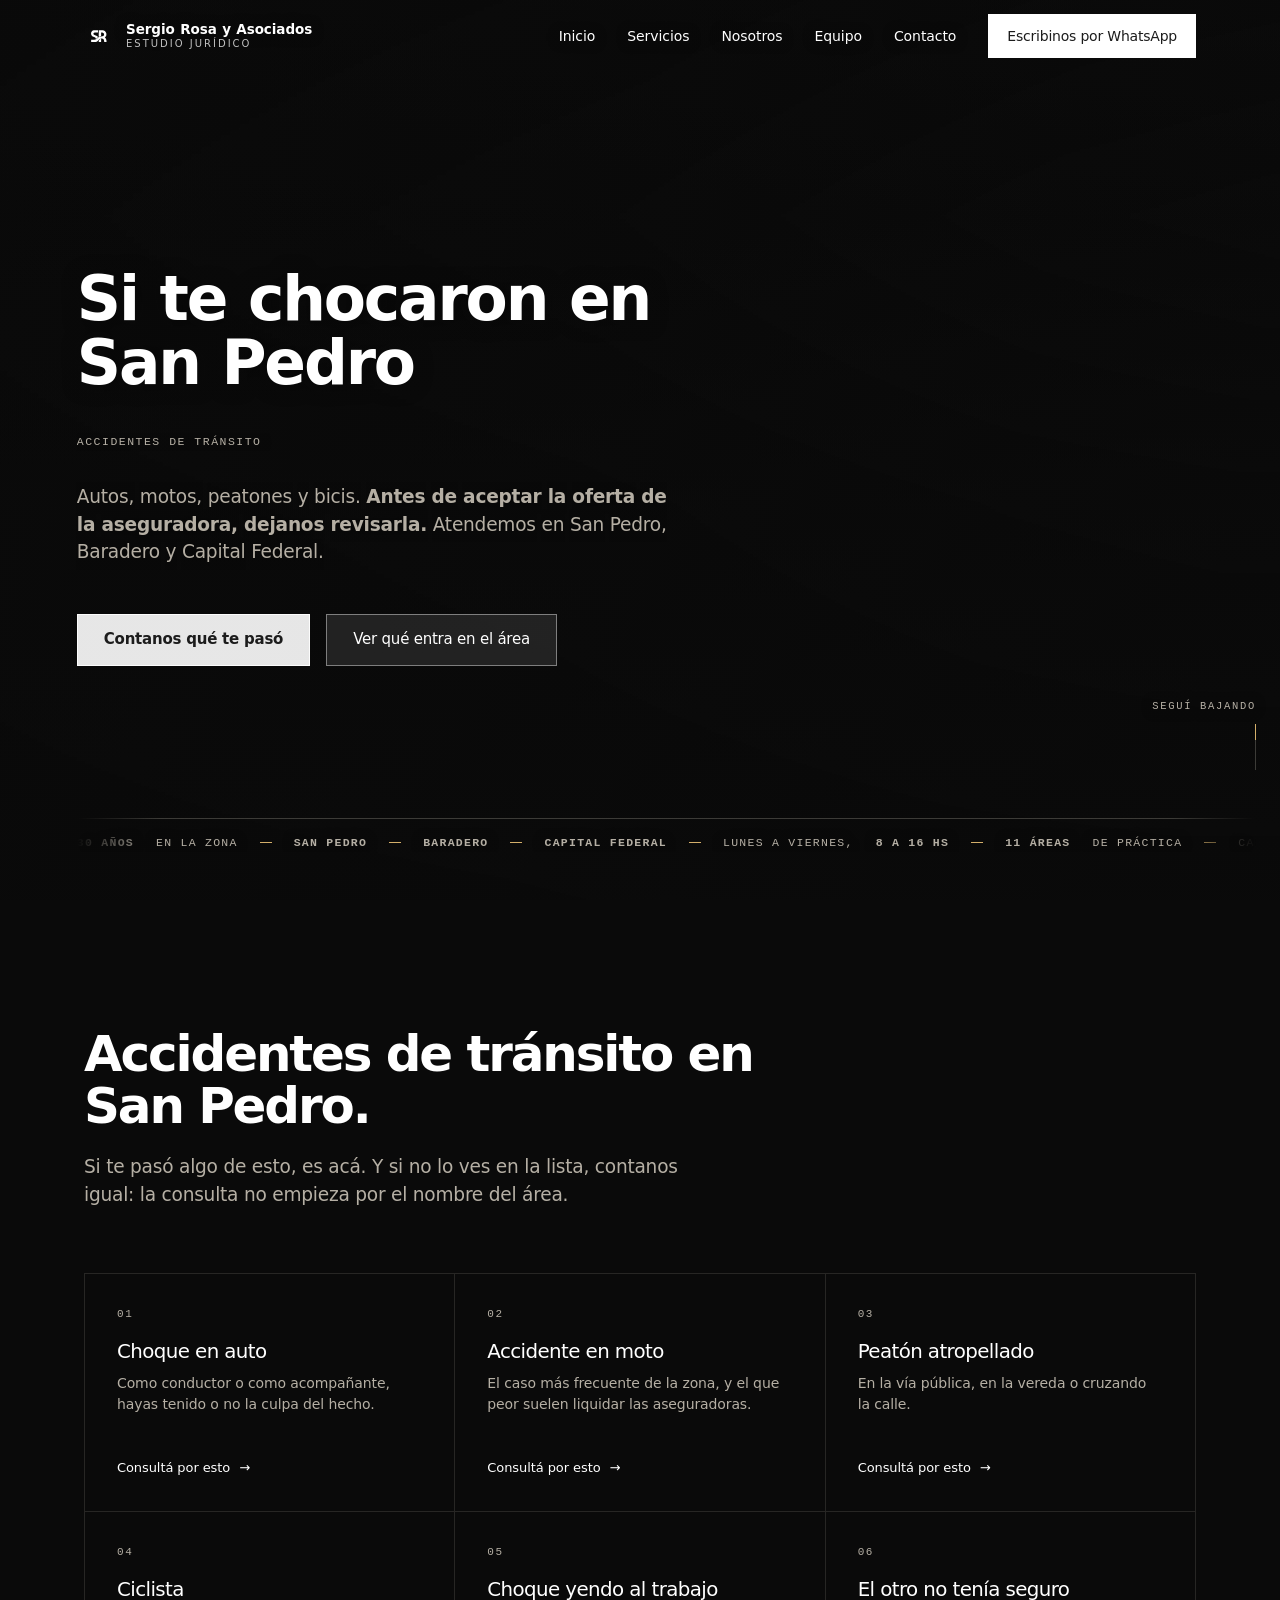
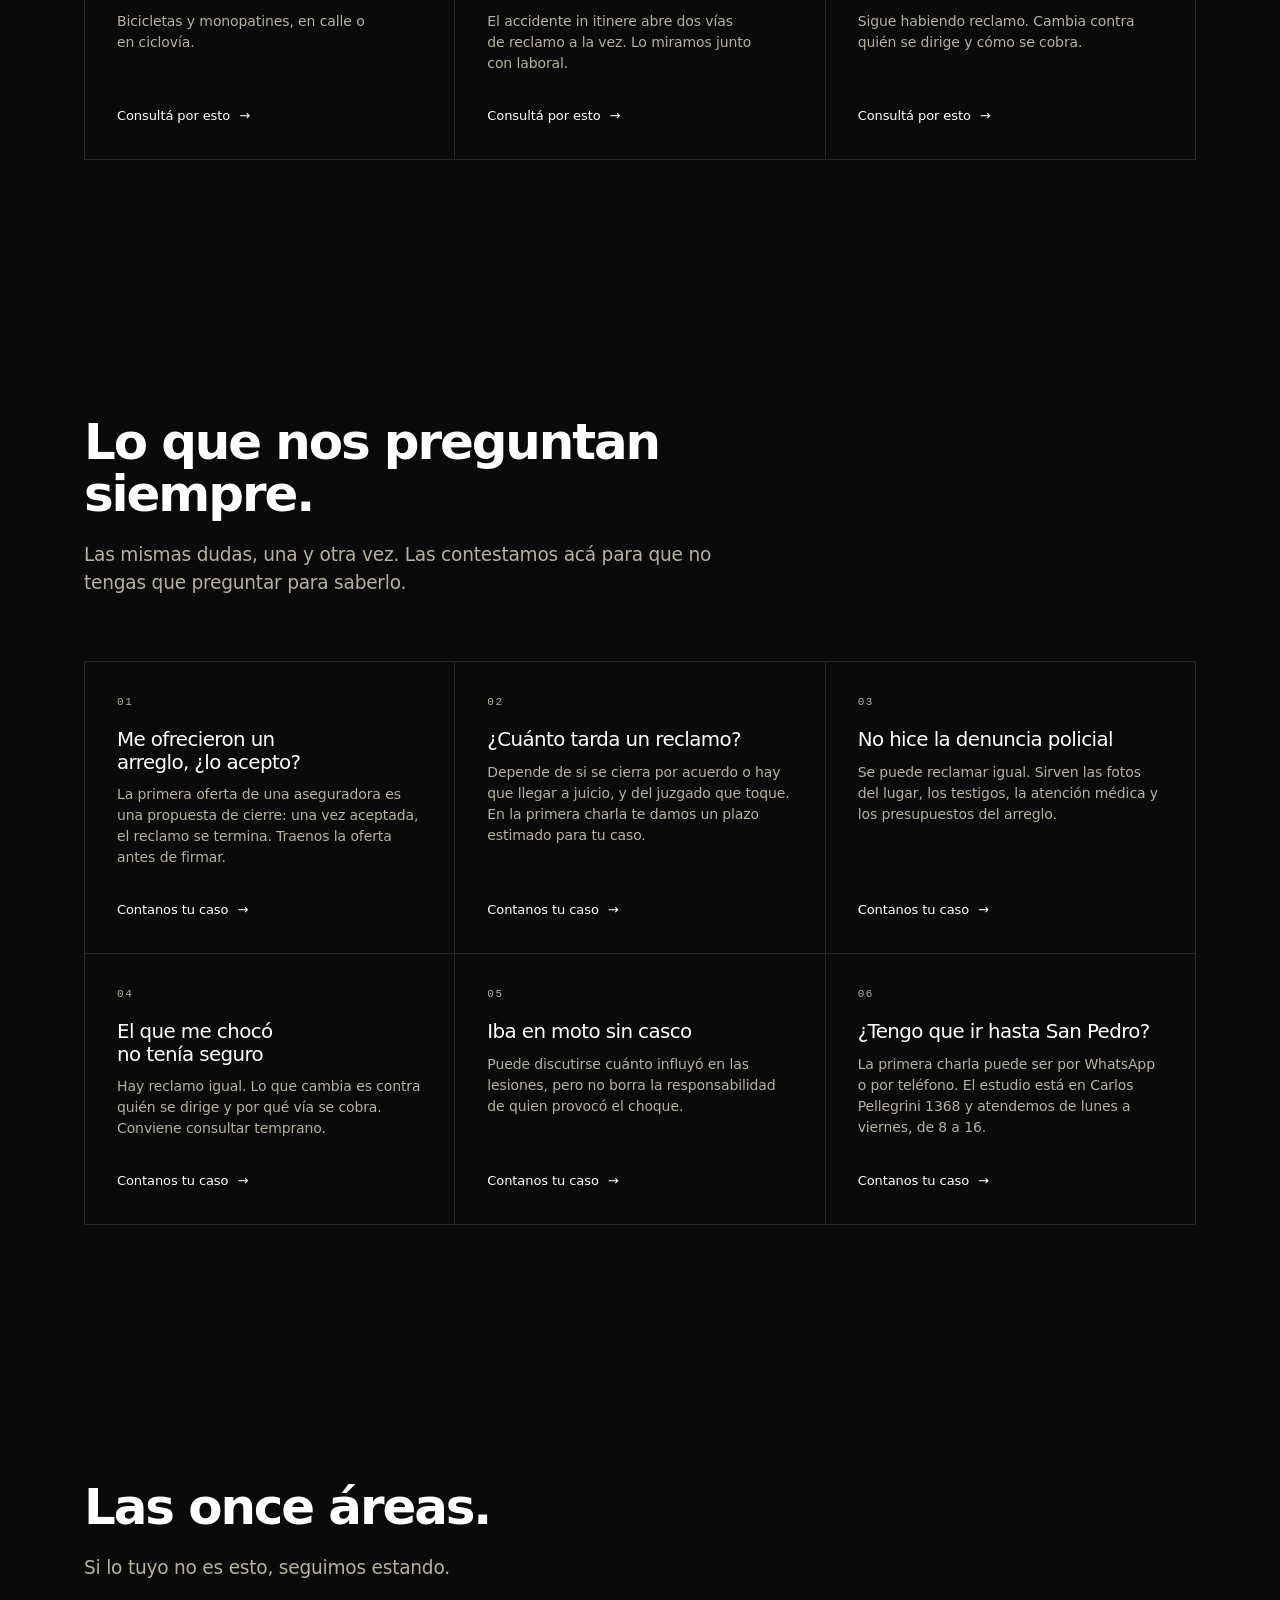
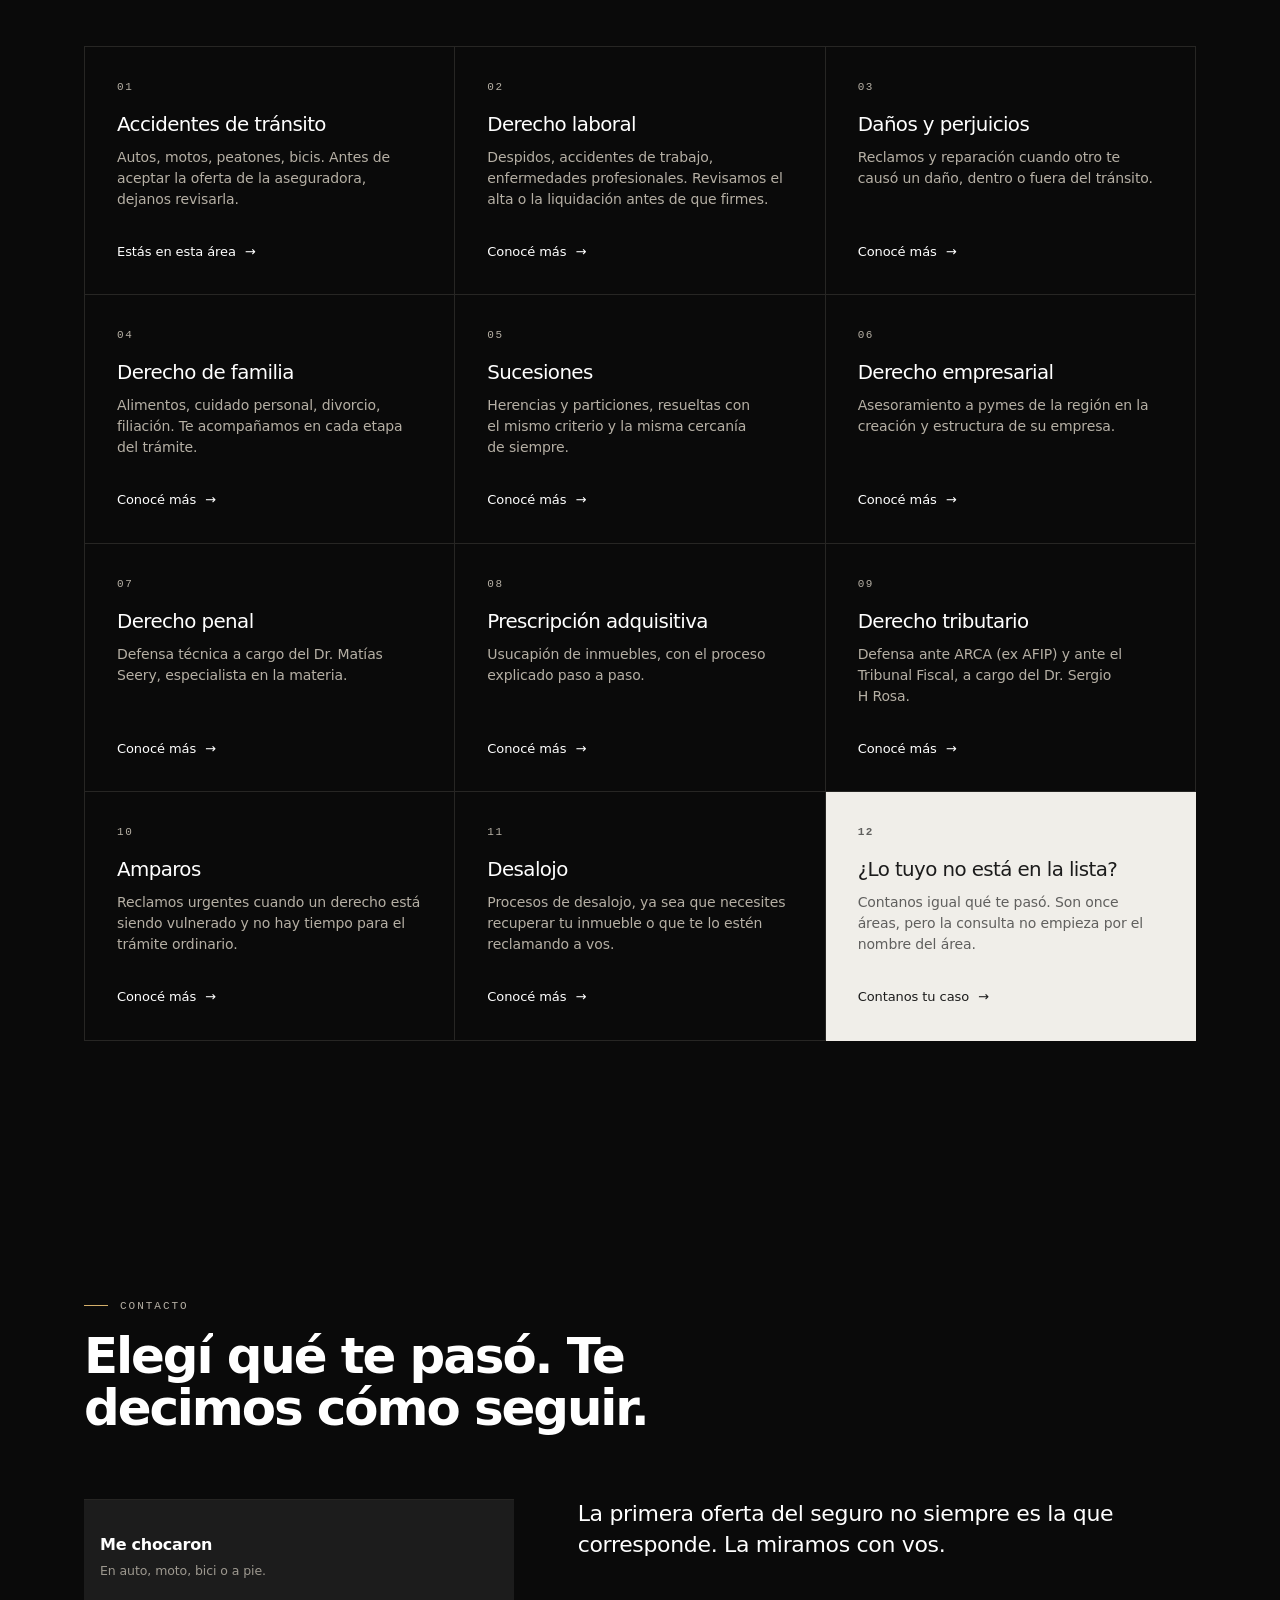
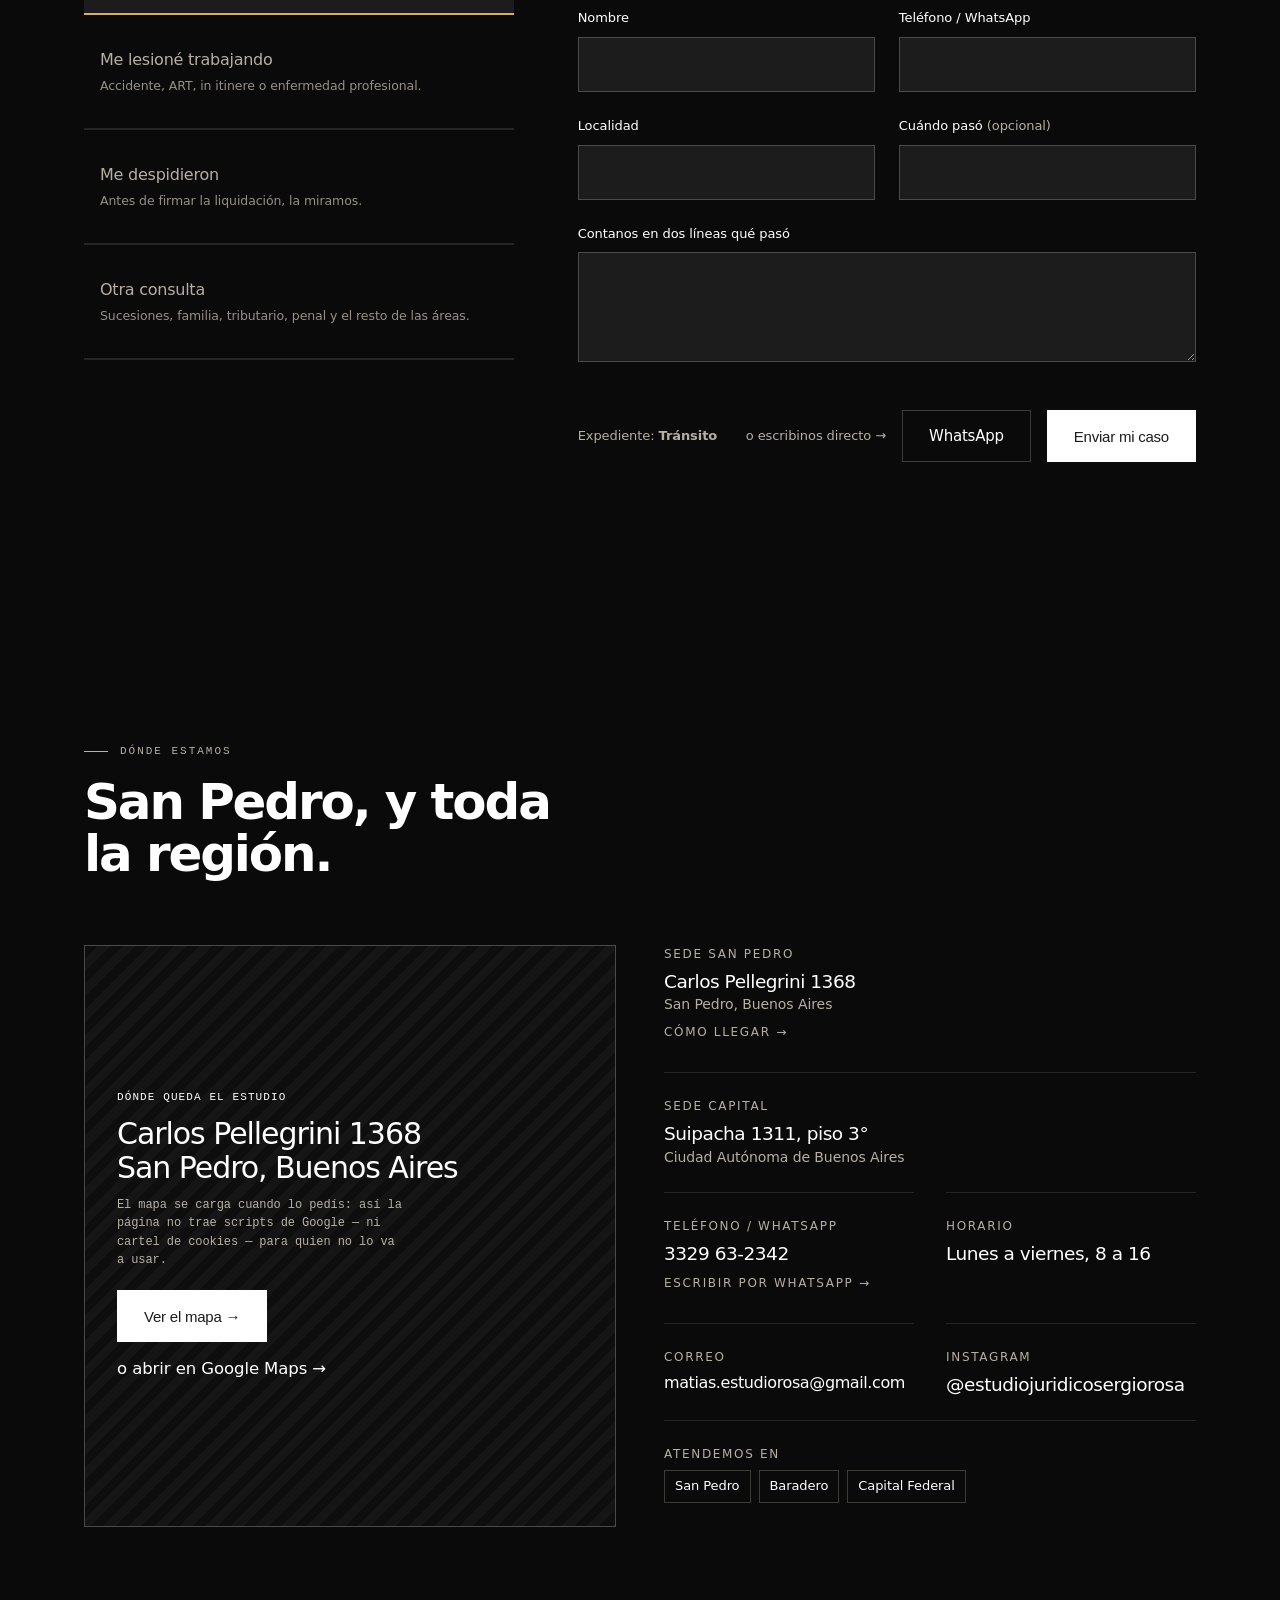
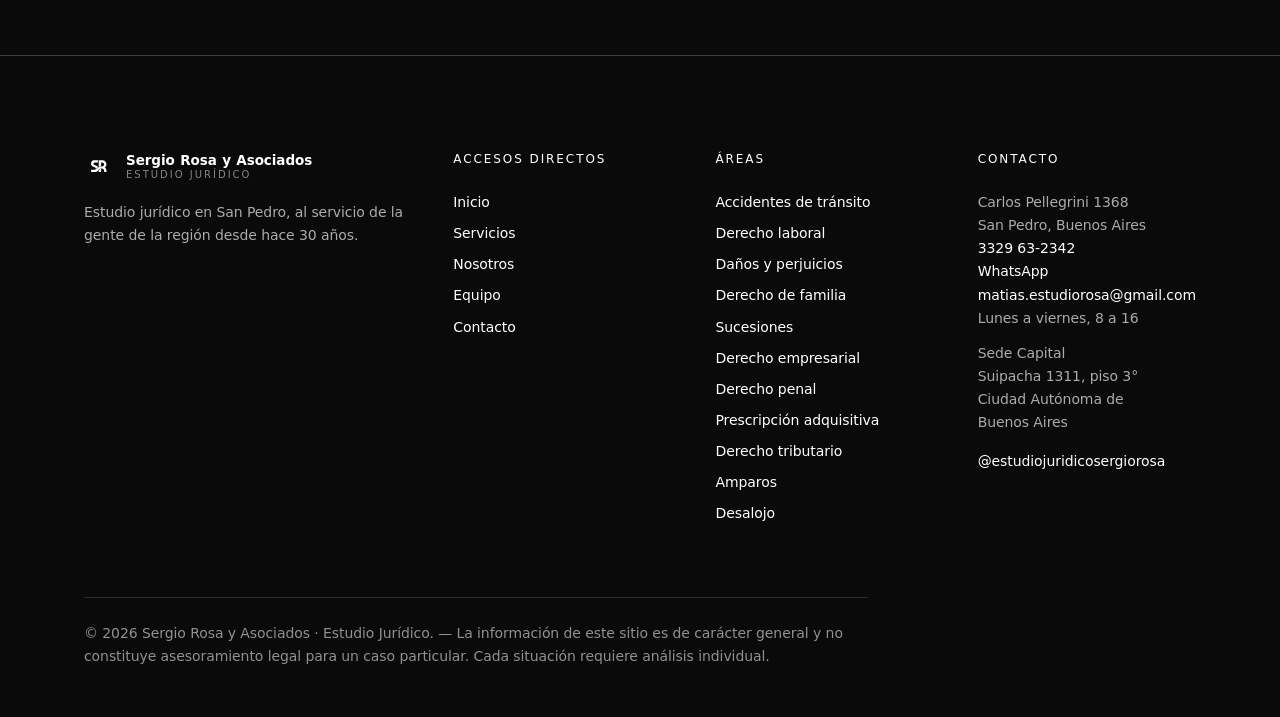
==== accidentes-de-transito/index.html @ 4fc7b3a5 "Arregla la foto rota de las once areas, el pie y los campos del formulario El srcset del hero, que e" ====
<!DOCTYPE html>
<html lang="es-AR">
<head>
<meta charset="utf-8">
<meta name="viewport" content="width=device-width, initial-scale=1">
<title>Abogados en accidentes de tránsito en San Pedro — Sergio Rosa y Asociados</title>
<meta name="description" content="Abogados de accidentes de tránsito en San Pedro. Autos, motos, peatones y bicis. Antes de aceptar la oferta de la aseguradora, dejanos revisarla.">

<!-- Inter e Inter Tight embebidas en base64 desde clientes/sergio-rosa/entregables/
     inter.b64 e intertight.b64 (06-08 y 09-08). Cero CDN, igual que carrusel-base.html
     — BRIEF §A. Subset "latin" de Google Fonts, variable 400-900: cubre español
     (incluye Latin-1 Supplement, o sea tildes, ñ, ¿¡) sin cargar cirílico ni griego. -->


<link rel="stylesheet" href="../assets/estilos.css">
<style>
.pag-area .hero h1{font-size:clamp(34px,4.8vw,64px);line-height:1.05;max-width:18ch}
.pag-area .hero .lead{margin-top:var(--s4)}
</style>
</head>

<body class="sin-js telonando pag-area">

<!-- Barra de lectura. Vacía a propósito: el script le escribe --p en cada
     cuadro. Si el script no corre, queda una hairline invisible de 2px. -->
<b class="lectura" aria-hidden="true"><i></i></b>

<!-- 00 · TELÓN DE APERTURA — ver el bloque 01bis del <style> y telon() en el
     script. Vive fuera de <main> porque no es contenido: es la puerta. Las dos
     piezas van aria-hidden y sin nada enfocable adentro, así que para un lector
     de pantalla la página empieza en el header, como si el telón no existiera.
     La cuenta tampoco se anuncia: es un reloj, no información. -->
<div class="telon" id="telon" aria-hidden="true">
  <b class="telon__hoja"></b>
  <div class="telon__carga"><b class="telon__n" id="telonN">00</b><span class="telon__pc">%</span></div>
  <b class="telon__barra"><i></i></b>
</div>
<!-- El símbolo va SUELTO, hermano del telón y no hijo: es lo único que no sube
     con la hoja — se queda y viaja hasta el logo del header. -->
<div class="telon__sim" id="telonSim" aria-hidden="true"><svg viewBox="0 0 457 400" aria-hidden="true" focusable="false"><g transform="matrix(1,0,0,1,-3923.354078,-158.025554)"><g transform="matrix(0.356776,0,0,0.555556,3448.841753,158.025554)"><g transform="matrix(2.802878,0,0,1.8,1236.584161,35.594531)"><path d="M258.048,99.5C258.078,93.491 257.628,93.314 258.483,92.484C259.584,91.413 307.264,91.829 316.451,92.914C346.125,96.418 371.962,115.927 376.005,146.579C381.258,186.409 351.3,201.871 351.451,203.509C351.551,204.592 377.373,219.098 377.834,258.494C377.932,266.887 378.706,272.646 375.508,272.681C372.946,272.709 349.258,272.97 343.488,272.68C340.162,272.513 341.296,265.444 341.23,260.502C340.918,237.223 325.502,214.862 291.483,221.414C245.831,230.206 252.517,272.878 191.5,272.678C142.924,272.519 142.022,273.547 141.359,271.555C140.894,270.159 141.195,242.054 141.222,239.489C141.257,236.24 143.247,237.23 187.5,237.123C238.66,236.998 238.598,201.641 278.624,188.931C294.86,183.775 333.405,190.224 339.122,164.405C347.506,126.538 299.865,124.809 295.595,126.717C293.698,127.566 294.889,152.628 294.604,177.504C294.561,181.219 289.948,179.3 278.487,182.455C263.169,186.672 257.847,193.965 257.923,189.47C258.05,182.019 258.049,182.032 258.048,99.5Z" style="fill:#FFFFFF"></path><path d="M182.438,93.039C187.383,92.597 206.771,90.863 244.482,91.919C247.77,92.011 246.756,99.046 246.755,106.5C246.752,124.997 247.821,127.551 243.501,127.556C197.184,127.608 179.642,124.742 176.884,140.578C172.396,166.348 208.242,162.283 231.679,180.225C233.549,181.657 235.34,183.229 237.025,184.967C242.688,190.808 246.248,198.343 246.216,199.541C246.134,202.605 211.42,232.283 212.926,224.536C218.326,196.763 179.887,203.649 154.678,180.305C131.675,159.004 131.346,102.297 182.438,93.039Z" style="fill:#FFFFFF"></path><path d="M258.034,264.501C257.982,260.584 257.538,249.121 258.766,247.705C271.79,232.69 287.699,228.707 290.606,227.979C295.001,226.878 294.602,229.029 294.603,233.499C294.609,271.275 294.875,272.562 292.515,272.671C292.154,272.687 260.01,272.682 259.467,272.653C257.344,272.538 258.03,266.775 258.034,264.501Z" style="fill:#FFFFFF"></path></g></g></g></svg></div>

<!-- 01 · HEADER -->
<header class="head" id="inicio">
  <div class="env head__in">
    <a class="marca" href="../index.html" aria-label="Sergio Rosa y Asociados — inicio">
      <svg viewBox="0 0 457 400" aria-hidden="true" focusable="false"><g transform="matrix(1,0,0,1,-3923.354078,-158.025554)"><g transform="matrix(0.356776,0,0,0.555556,3448.841753,158.025554)"><g transform="matrix(2.802878,0,0,1.8,1236.584161,35.594531)"><path d="M258.048,99.5C258.078,93.491 257.628,93.314 258.483,92.484C259.584,91.413 307.264,91.829 316.451,92.914C346.125,96.418 371.962,115.927 376.005,146.579C381.258,186.409 351.3,201.871 351.451,203.509C351.551,204.592 377.373,219.098 377.834,258.494C377.932,266.887 378.706,272.646 375.508,272.681C372.946,272.709 349.258,272.97 343.488,272.68C340.162,272.513 341.296,265.444 341.23,260.502C340.918,237.223 325.502,214.862 291.483,221.414C245.831,230.206 252.517,272.878 191.5,272.678C142.924,272.519 142.022,273.547 141.359,271.555C140.894,270.159 141.195,242.054 141.222,239.489C141.257,236.24 143.247,237.23 187.5,237.123C238.66,236.998 238.598,201.641 278.624,188.931C294.86,183.775 333.405,190.224 339.122,164.405C347.506,126.538 299.865,124.809 295.595,126.717C293.698,127.566 294.889,152.628 294.604,177.504C294.561,181.219 289.948,179.3 278.487,182.455C263.169,186.672 257.847,193.965 257.923,189.47C258.05,182.019 258.049,182.032 258.048,99.5Z" style="fill:#1C1C1C"></path><path d="M182.438,93.039C187.383,92.597 206.771,90.863 244.482,91.919C247.77,92.011 246.756,99.046 246.755,106.5C246.752,124.997 247.821,127.551 243.501,127.556C197.184,127.608 179.642,124.742 176.884,140.578C172.396,166.348 208.242,162.283 231.679,180.225C233.549,181.657 235.34,183.229 237.025,184.967C242.688,190.808 246.248,198.343 246.216,199.541C246.134,202.605 211.42,232.283 212.926,224.536C218.326,196.763 179.887,203.649 154.678,180.305C131.675,159.004 131.346,102.297 182.438,93.039Z" style="fill:#1C1C1C"></path><path d="M258.034,264.501C257.982,260.584 257.538,249.121 258.766,247.705C271.79,232.69 287.699,228.707 290.606,227.979C295.001,226.878 294.602,229.029 294.603,233.499C294.609,271.275 294.875,272.562 292.515,272.671C292.154,272.687 260.01,272.682 259.467,272.653C257.344,272.538 258.03,266.775 258.034,264.501Z" style="fill:#1C1C1C"></path></g></g></g></svg>
      <span class="marca__txt"><b>Sergio Rosa y Asociados</b><span>Estudio Jurídico</span></span>
    </a>
    <nav class="nav" aria-label="Principal">
      <a href="../index.html"><span class="barre">Inicio</span></a>
      <a href="../index.html#servicios"><span class="barre">Servicios</span></a>
      <a href="../index.html#nosotros"><span class="barre">Nosotros</span></a>
      <a href="../index.html#equipo"><span class="barre">Equipo</span></a>
      <a href="#contacto"><span class="barre">Contacto</span></a>
    </nav>
    <button class="head__menu" id="abrir" aria-label="Abrir menú" aria-expanded="false"><b></b><b></b><b></b></button>
    <a class="btn" href="https://wa.me/5493329632342?text=Hola%20Sergio%2C%20c%C3%B3mo%20est%C3%A1s%3F%20Necesito%20ayuda%20con%20mi%20situaci%C3%B3n%2C%20en%20el%20pr%C3%B3ximo%20mensaje%20te%20cuento%20m%C3%A1s." target="_blank" rel="noopener" aria-label="Escribinos por WhatsApp">
      <svg class="btn__ic" viewBox="0 0 24 24" aria-hidden="true" focusable="false"><path d="M12 2C6.48 2 2 6.48 2 12c0 1.85.5 3.58 1.36 5.07L2 22l5.05-1.33A9.94 9.94 0 0 0 12 22c5.52 0 10-4.48 10-10S17.52 2 12 2zm0 18.15c-1.6 0-3.1-.44-4.38-1.2l-.31-.19-3.05.8.81-2.97-.2-.31A8.15 8.15 0 1 1 20.15 12 8.16 8.16 0 0 1 12 20.15zm4.52-6.1c-.25-.12-1.47-.72-1.7-.81-.23-.08-.39-.12-.56.12-.17.25-.64.81-.78.97-.14.17-.29.19-.54.06-.25-.12-1.04-.38-1.99-1.22-.74-.65-1.23-1.46-1.38-1.71-.14-.25-.02-.38.11-.51.11-.11.25-.29.37-.43.12-.14.16-.25.25-.41.08-.17.04-.31-.02-.43-.06-.12-.56-1.35-.77-1.85-.2-.48-.41-.42-.56-.43h-.48c-.17 0-.43.06-.66.31-.23.25-.86.84-.86 2.04 0 1.2.88 2.37 1 2.53.12.17 1.73 2.64 4.2 3.7.59.25 1.05.4 1.41.51.59.19 1.13.16 1.56.1.48-.07 1.47-.6 1.68-1.18.21-.58.21-1.08.14-1.18-.06-.11-.23-.17-.48-.29z"/></svg>
      <span class="btn__txt">Escribinos por WhatsApp</span>
    </a>
  </div>
</header>

<div class="panel" id="panel" aria-hidden="true">
  <button id="cerrar" aria-label="Cerrar menú">✕</button>
  <a href="../index.html">Inicio</a>
  <a href="../index.html#servicios">Servicios</a>
  <a href="../index.html#nosotros">Nosotros</a>
  <a href="../index.html#equipo">Equipo</a>
  <a href="#contacto">Contacto</a>
</div>

<main>
<section class="hero sec--dark">
    <div class="hero__foto"><img src="../assets/img/sergio-rosa-abogado-san-pedro.webp" srcset="../assets/img/sergio-rosa-abogado-san-pedro-800.webp 800w, ../assets/img/sergio-rosa-abogado-san-pedro-1200.webp 1200w, ../assets/img/sergio-rosa-abogado-san-pedro.webp 1600w" sizes="100vw" fetchpriority="high" alt="Dr. Sergio Rosa" width="1600" height="1067"></div>
    <div class="env">
      <h1 data-anim data-no-split>Si te chocaron en San Pedro</h1>

      <!-- Doce situaciones, una por área de práctica. El ORDEN es el del
           bloque 04 de acá abajo: volumen real de consulta, tránsito y
           laboral primero. La palabra frena el scroll; el área evita que
           "negaron" o "intimaron" queden colgadas sin sujeto. -->
      <div class="hero__meta" aria-hidden="true" data-anim>
        <b class="hero__prog"></b>
        <span class="hero__area"><span class="hero__areavia"><span>Accidentes de tránsito</span></span></span>
      </div>

      <!-- La bajada del hero dice, desde el 18-08 y a pedido del cliente, lo que
           el estudio considera lo más importante de todo: qué hace con lo que le
           traés. Reemplaza a la de trayectoria + honorarios.
           Los dos <strong> no cambian de color: cambian de peso, 400 → 600.
           ⚠️ Lo que se fue con la bajada vieja: "recién entonces hablamos de
           honorarios", que era el reemplazo aprobado del §D-1 de "gratis". Los
           treinta años y las tres ciudades NO se perdieron — siguen en la cinta
           de acá abajo, en nosotros, en equipo y en el pie. La página vuelve a
           no decir en ninguna parte cómo se cobra. -->
      <p class="lead" data-anim>Autos, motos, peatones y bicis. <strong>Antes de aceptar la oferta de la aseguradora, dejanos revisarla.</strong> Atendemos en San Pedro, Baradero y Capital Federal.</p>

      <div class="hero__cta" data-anim>
        <a class="btn" href="https://wa.me/5493329632342?text=Hola%20Sergio%2C%20c%C3%B3mo%20est%C3%A1s%3F%20Necesito%20ayuda%20con%20mi%20situaci%C3%B3n%2C%20en%20el%20pr%C3%B3ximo%20mensaje%20te%20cuento%20m%C3%A1s." target="_blank" rel="noopener">Contanos qué te pasó</a>
        <a class="btn btn--gh" href="#situaciones">Ver qué entra en el área</a>
      </div>

      <a class="hero__baja" href="#situaciones" data-anim>
        <span class="hero__bajaT">Seguí bajando</span>
        <b class="hero__bajaL" aria-hidden="true"></b>
      </a>

      <!-- 03 · CONTADOR — pasó de tres fichas con count-up a esta cinta.
           Mismos datos (§1 del BRIEF), aria-hidden porque los mismos números
           están en texto accesible en nosotros, equipo, contacto y pie. -->
      <div class="hero__cinta" aria-hidden="true" data-anim>
        <div class="hero__pista">
          <div class="hero__set"><span class="hero__dato"><b>30 años</b> en la zona</span><span class="hero__dato"><b>San Pedro</b></span><span class="hero__dato"><b>Baradero</b></span><span class="hero__dato"><b>Capital Federal</b></span><span class="hero__dato">Lunes a viernes, <b>8 a 16 hs</b></span><span class="hero__dato"><b>11 áreas</b> de práctica</span><span class="hero__dato">Carlos Pellegrini <b>1368</b></span><span class="hero__dato">Suipacha <b>1311</b>, CABA</span></div>
          <div class="hero__set"><span class="hero__dato"><b>30 años</b> en la zona</span><span class="hero__dato"><b>San Pedro</b></span><span class="hero__dato"><b>Baradero</b></span><span class="hero__dato"><b>Capital Federal</b></span><span class="hero__dato">Lunes a viernes, <b>8 a 16 hs</b></span><span class="hero__dato"><b>11 áreas</b> de práctica</span><span class="hero__dato">Carlos Pellegrini <b>1368</b></span><span class="hero__dato">Suipacha <b>1311</b>, CABA</span></div>
        </div>
      </div>
    </div>
  </section>

  <section class="sec sec--dark" id="situaciones">
    <div class="env">
      <h2 data-anim style="margin:0 0 20px;max-width:22ch">Accidentes de tránsito en San Pedro.</h2>
      <p class="lead" data-anim>Si te pasó algo de esto, es acá. Y si no lo ves en la lista, contanos igual: la consulta no empieza por el nombre del área.</p>
      <div class="srv srvN">
          <a class="srv__c" href="#contacto" data-motivo="choque" data-anim="cortina">
            <div class="srv__b">
              <span class="srv__n">01</span>
              <h3>Choque en auto</h3>
              <p>Como conductor o como acompañante, hayas tenido o no la culpa del hecho.</p>
            </div>
            <span class="srv__mas">Consultá por esto <i>→</i></span>
          </a>
          <a class="srv__c" href="#contacto" data-motivo="choque" data-anim="cortina">
            <div class="srv__b">
              <span class="srv__n">02</span>
              <h3>Accidente en moto</h3>
              <p>El caso más frecuente de la zona, y el que peor suelen liquidar las aseguradoras.</p>
            </div>
            <span class="srv__mas">Consultá por esto <i>→</i></span>
          </a>
          <a class="srv__c" href="#contacto" data-motivo="choque" data-anim="cortina">
            <div class="srv__b">
              <span class="srv__n">03</span>
              <h3>Peatón atropellado</h3>
              <p>En la vía pública, en la vereda o cruzando la calle.</p>
            </div>
            <span class="srv__mas">Consultá por esto <i>→</i></span>
          </a>
          <a class="srv__c" href="#contacto" data-motivo="choque" data-anim="cortina">
            <div class="srv__b">
              <span class="srv__n">04</span>
              <h3>Ciclista</h3>
              <p>Bicicletas y monopatines, en calle o en ciclovía.</p>
            </div>
            <span class="srv__mas">Consultá por esto <i>→</i></span>
          </a>
          <a class="srv__c" href="#contacto" data-motivo="trabajo" data-anim="cortina">
            <div class="srv__b">
              <span class="srv__n">05</span>
              <h3>Choque yendo al trabajo</h3>
              <p>El accidente in itinere abre dos vías de reclamo a la vez. Lo miramos junto con laboral.</p>
            </div>
            <span class="srv__mas">Consultá por esto <i>→</i></span>
          </a>
          <a class="srv__c" href="#contacto" data-motivo="choque" data-anim="cortina">
            <div class="srv__b">
              <span class="srv__n">06</span>
              <h3>El otro no tenía seguro</h3>
              <p>Sigue habiendo reclamo. Cambia contra quién se dirige y cómo se cobra.</p>
            </div>
            <span class="srv__mas">Consultá por esto <i>→</i></span>
          </a>
        </div>
    </div>
  </section>


  <section class="sec sec--dark" id="preguntas">
    <div class="env">
      <h2 data-anim style="margin:0 0 20px;max-width:22ch">Lo que nos preguntan siempre.</h2>
      <p class="lead" data-anim>Las mismas dudas, una y otra vez. Las contestamos acá para que no tengas que preguntar para saberlo.</p>
      <div class="srv srvN">
          <a class="srv__c" href="#contacto" data-motivo="choque" data-anim="cortina">
            <div class="srv__b">
              <span class="srv__n">01</span>
              <h3>Me ofrecieron un arreglo, ¿lo acepto?</h3>
              <p>La primera oferta de una aseguradora es una propuesta de cierre: una vez aceptada, el reclamo se termina. Traenos la oferta antes de firmar.</p>
            </div>
            <span class="srv__mas">Contanos tu caso <i>→</i></span>
          </a>
          <a class="srv__c" href="#contacto" data-motivo="choque" data-anim="cortina">
            <div class="srv__b">
              <span class="srv__n">02</span>
              <h3>¿Cuánto tarda un reclamo?</h3>
              <p>Depende de si se cierra por acuerdo o hay que llegar a juicio, y del juzgado que toque. En la primera charla te damos un plazo estimado para tu caso.</p>
            </div>
            <span class="srv__mas">Contanos tu caso <i>→</i></span>
          </a>
          <a class="srv__c" href="#contacto" data-motivo="choque" data-anim="cortina">
            <div class="srv__b">
              <span class="srv__n">03</span>
              <h3>No hice la denuncia policial</h3>
              <p>Se puede reclamar igual. Sirven las fotos del lugar, los testigos, la atención médica y los presupuestos del arreglo.</p>
            </div>
            <span class="srv__mas">Contanos tu caso <i>→</i></span>
          </a>
          <a class="srv__c" href="#contacto" data-motivo="choque" data-anim="cortina">
            <div class="srv__b">
              <span class="srv__n">04</span>
              <h3>El que me chocó no tenía seguro</h3>
              <p>Hay reclamo igual. Lo que cambia es contra quién se dirige y por qué vía se cobra. Conviene consultar temprano.</p>
            </div>
            <span class="srv__mas">Contanos tu caso <i>→</i></span>
          </a>
          <a class="srv__c" href="#contacto" data-motivo="choque" data-anim="cortina">
            <div class="srv__b">
              <span class="srv__n">05</span>
              <h3>Iba en moto sin casco</h3>
              <p>Puede discutirse cuánto influyó en las lesiones, pero no borra la responsabilidad de quien provocó el choque.</p>
            </div>
            <span class="srv__mas">Contanos tu caso <i>→</i></span>
          </a>
          <a class="srv__c" href="#contacto" data-motivo="choque" data-anim="cortina">
            <div class="srv__b">
              <span class="srv__n">06</span>
              <h3>¿Tengo que ir hasta San Pedro?</h3>
              <p>La primera charla puede ser por WhatsApp o por teléfono. El estudio está en Carlos Pellegrini 1368 y atendemos de lunes a viernes, de 8 a 16.</p>
            </div>
            <span class="srv__mas">Contanos tu caso <i>→</i></span>
          </a>
        </div>
    </div>
  </section>


  <section class="sec sec--dark" id="otras">
    <div class="env">
      <h2 data-anim style="margin:0 0 20px;max-width:22ch">Las once áreas.</h2>
      <p class="lead" data-anim>Si lo tuyo no es esto, seguimos estando.</p>
      <div class="srv srvN">
          <a class="srv__c" href="#situaciones" data-anim="cortina">
            <div class="srv__b">
              <span class="srv__n">01</span>
              <h3>Accidentes de tránsito</h3>
              <p>Autos, motos, peatones, bicis. Antes de aceptar la oferta de la aseguradora, dejanos revisarla.</p>
            </div>
            <span class="srv__mas">Estás en esta área <i>→</i></span>
          </a>
          <a class="srv__c" href="../derecho-laboral/index.html" data-anim="cortina">
            <div class="srv__b">
              <span class="srv__n">02</span>
              <h3>Derecho laboral</h3>
              <p>Despidos, accidentes de trabajo, enfermedades profesionales. Revisamos el alta o la liquidación antes de que firmes.</p>
            </div>
            <span class="srv__mas">Conocé más <i>→</i></span>
          </a>
          <a class="srv__c" href="../danos-y-perjuicios/index.html" data-anim="cortina">
            <div class="srv__b">
              <span class="srv__n">03</span>
              <h3>Daños y perjuicios</h3>
              <p>Reclamos y reparación cuando otro te causó un daño, dentro o fuera del tránsito.</p>
            </div>
            <span class="srv__mas">Conocé más <i>→</i></span>
          </a>
          <a class="srv__c" href="../derecho-de-familia/index.html" data-anim="cortina">
            <div class="srv__b">
              <span class="srv__n">04</span>
              <h3>Derecho de familia</h3>
              <p>Alimentos, cuidado personal, divorcio, filiación. Te acompañamos en cada etapa del trámite.</p>
            </div>
            <span class="srv__mas">Conocé más <i>→</i></span>
          </a>
          <a class="srv__c" href="../sucesiones/index.html" data-anim="cortina">
            <div class="srv__b">
              <span class="srv__n">05</span>
              <h3>Sucesiones</h3>
              <p>Herencias y particiones, resueltas con el mismo criterio y la misma cercanía de siempre.</p>
            </div>
            <span class="srv__mas">Conocé más <i>→</i></span>
          </a>
          <a class="srv__c" href="../derecho-empresarial/index.html" data-anim="cortina">
            <div class="srv__b">
              <span class="srv__n">06</span>
              <h3>Derecho empresarial</h3>
              <p>Asesoramiento a pymes de la región en la creación y estructura de su empresa.</p>
            </div>
            <span class="srv__mas">Conocé más <i>→</i></span>
          </a>
          <a class="srv__c" href="../derecho-penal/index.html" data-anim="cortina">
            <div class="srv__b">
              <span class="srv__n">07</span>
              <h3>Derecho penal</h3>
              <p>Defensa técnica a cargo del Dr. Matías Seery, especialista en la materia.</p>
            </div>
            <span class="srv__mas">Conocé más <i>→</i></span>
          </a>
          <a class="srv__c" href="../prescripcion-adquisitiva/index.html" data-anim="cortina">
            <div class="srv__b">
              <span class="srv__n">08</span>
              <h3>Prescripción adquisitiva</h3>
              <p>Usucapión de inmuebles, con el proceso explicado paso a paso.</p>
            </div>
            <span class="srv__mas">Conocé más <i>→</i></span>
          </a>
          <a class="srv__c" href="../derecho-tributario/index.html" data-anim="cortina">
            <div class="srv__b">
              <span class="srv__n">09</span>
              <h3>Derecho tributario</h3>
              <p>Defensa ante ARCA (ex AFIP) y ante el Tribunal Fiscal, a cargo del Dr. Sergio H Rosa.</p>
            </div>
            <span class="srv__mas">Conocé más <i>→</i></span>
          </a>
          <a class="srv__c" href="../amparos/index.html" data-anim="cortina">
            <div class="srv__b">
              <span class="srv__n">10</span>
              <h3>Amparos</h3>
              <p>Reclamos urgentes cuando un derecho está siendo vulnerado y no hay tiempo para el trámite ordinario.</p>
            </div>
            <span class="srv__mas">Conocé más <i>→</i></span>
          </a>
          <a class="srv__c" href="../desalojo/index.html" data-anim="cortina">
            <div class="srv__b">
              <span class="srv__n">11</span>
              <h3>Desalojo</h3>
              <p>Procesos de desalojo, ya sea que necesites recuperar tu inmueble o que te lo estén reclamando a vos.</p>
            </div>
            <span class="srv__mas">Conocé más <i>→</i></span>
          </a>
          <a class="srv__c srv__c--cta" href="#contacto" data-motivo="otra" data-anim="cortina">
            <div class="srv__b">
              <span class="srv__n">12</span>
              <h3>¿Lo tuyo no está en la lista?</h3>
              <p>Contanos igual qué te pasó. Son once áreas, pero la consulta no empieza por el nombre del área.</p>
            </div>
            <span class="srv__mas">Contanos tu caso <i>→</i></span>
          </a>
        </div>
    </div>
  </section>

<section class="sec sec--dark" id="contacto">
    <div class="env">
      <p class="kick" data-anim>Contacto</p>
      <h2 data-anim style="margin:16px 0 20px;max-width:20ch">Elegí qué te pasó. Te decimos cómo seguir.</h2>

      <!-- DESTINO: matias.estudiorosa@gmail.com. Sin servidor, el envío arma el mail con los datos
           del formulario y lo abre en el cliente de correo de la persona. Es el
           único destino posible en un archivo que abre con doble clic; si más
           adelante hay un servicio de formularios, se cambia sólo el submit. -->
      <!-- El movimiento pasó del <form> entero a sus dos mitades (12-08): las
           pestañas entran desde la izquierda y el panel desde la derecha, y el
           bloque se abre como una carpeta. Va en .leg__rail y no en .leg__col
           porque la columna es sticky y no se le cuelga un filtro encima. -->
      <form class="leg" id="form" novalidate>
        <div class="leg__col">
          <!-- Patrón ARIA de pestañas completo (14-08): cada tab con id para que
               el panel lo pueda nombrar, y un solo tabindex=0 en la seleccionada
               —el resto en -1— porque declarar role="tablist" es un contrato:
               quien usa lector de pantalla espera moverse con las flechas y que
               el grupo entero ocupe una sola parada de tabulación. Las flechas
               las cablea el <script> del final. -->
          <div class="leg__rail" role="tablist" aria-label="Qué te pasó" id="rail" data-anim="izq">
            <button class="leg__tab" role="tab" id="tab-choque" aria-selected="true" aria-controls="panel-contacto" tabindex="0" data-motivo="choque" type="button">
              <span>Me chocaron</span><i>En auto, moto, bici o a pie.</i>
            </button>
            <button class="leg__tab" role="tab" id="tab-trabajo" aria-selected="false" aria-controls="panel-contacto" tabindex="-1" data-motivo="trabajo" type="button">
              <span>Me lesioné trabajando</span><i>Accidente, ART, in itinere o enfermedad profesional.</i>
            </button>
            <button class="leg__tab" role="tab" id="tab-despido" aria-selected="false" aria-controls="panel-contacto" tabindex="-1" data-motivo="despido" type="button">
              <span>Me despidieron</span><i>Antes de firmar la liquidación, la miramos.</i>
            </button>
            <button class="leg__tab" role="tab" id="tab-otra" aria-selected="false" aria-controls="panel-contacto" tabindex="-1" data-motivo="otra" type="button">
              <span>Otra consulta</span><i>Sucesiones, familia, tributario, penal y el resto de las áreas.</i>
            </button>
          </div>
        </div>

        <div class="leg__panel" role="tabpanel" id="panel-contacto" aria-labelledby="tab-choque" data-anim="der">
          <p class="leg__voz" id="voz">La primera oferta del seguro no siempre es la que corresponde. La miramos con vos.</p>

          <!-- Nada de subir documentación, fotos del accidente ni datos del
               expediente: son datos sensibles y el formulario no es el lugar. -->
          <div class="campos" style="margin-top:var(--s5)">
            <div class="campo">
              <label for="nombre">Nombre</label>
              <input id="nombre" name="nombre" type="text" autocomplete="name" required>
            </div>
            <div class="campo">
              <label for="tel">Teléfono / WhatsApp</label>
              <input id="tel" name="tel" type="tel" inputmode="tel" autocomplete="tel" required>
            </div>
            <div class="campo">
              <label for="loc">Localidad</label>
              <input id="loc" name="localidad" type="text" autocomplete="address-level2">
            </div>
            <div class="campo">
              <label for="cuando">Cuándo pasó <i>(opcional)</i></label>
              <input id="cuando" name="cuando" type="text">
            </div>
            <div class="campo campo--full">
              <label for="detalle">Contanos en dos líneas qué pasó</label>
              <textarea id="detalle" name="detalle"></textarea>
            </div>
          </div>

          <div class="form__pie">
            <span class="form__nota" style="margin:0">Expediente: <b class="leg__tag" id="voz-tag">Tránsito</b></span>
            <div class="form__der">
              <span class="form__o">o escribinos directo →</span>
              <a class="btn btn--gh" href="https://wa.me/5493329632342?text=Hola%20Sergio%2C%20c%C3%B3mo%20est%C3%A1s%3F%20Necesito%20ayuda%20con%20mi%20situaci%C3%B3n%2C%20en%20el%20pr%C3%B3ximo%20mensaje%20te%20cuento%20m%C3%A1s." target="_blank" rel="noopener">WhatsApp</a>
              <button class="btn form__env" type="submit">Enviar mi caso</button>
            </div>
          </div>
          <p class="form__nota" id="aviso" role="status"></p>
        </div>

        <input type="hidden" name="motivo" id="motivo-real" value="choque">
      </form>

      <!-- Reemplaza al formulario en el mismo lugar, sin que la página salte.
           El texto es el decidido en el BRIEF: pregunta que desafía arriba,
           "Caso aceptado." abajo. -->
      <div class="listo oculto" id="listo" role="status">
        <p class="paso__t" style="margin:0">Confirmación</p>
        <h3>Caso aceptado.</h3>
        <p>Te escribimos por WhatsApp para contarte si hay caso. Atendemos de lunes a viernes, de 8 a 16.</p>
        <p class="hueco__d" style="margin-top:20px">Se abre tu correo con la consulta armada. Si no se abrió, escribinos a <a href="mailto:matias.estudiorosa@gmail.com">matias.estudiorosa@gmail.com</a> o llamá al <a href="tel:+543329632342">3329 63-2342</a>.</p>
      </div>
    </div>
  </section>
<section class="sec sec--dark" id="donde">
    <div class="env">
      <p class="kick" data-anim>Dónde estamos</p>
      <h2 data-anim style="margin-top:16px;max-width:20ch">San Pedro, y toda la región.</h2>
      <div class="mapa-grid">
        <!-- El embed de Google carga scripts y arrastra cartel de cookies.
             Va una imagen del mapa embebida en el archivo, con link a Google Maps:
             cero scripts, cero cartel, un clic más. -->
        <div class="mapa" id="mapa" data-anim="izq">
          <div class="mapa__pre">
            <p class="hueco__t">Dónde queda el estudio</p>
            <h3>Carlos Pellegrini 1368<br>San Pedro, Buenos Aires</h3>
            <p class="hueco__d" style="max-width:40ch">El mapa se carga cuando lo pedís: así la página no trae scripts de Google — ni cartel de cookies — para quien no lo va a usar.</p>
            <button class="btn" type="button" id="mapa-load">Ver el mapa →</button>
            <p style="margin-top:4px"><a href="https://maps.app.goo.gl/MZXgna2a5sL994fv5" target="_blank" rel="noopener"><span class="barre">o abrir en Google Maps →</span></a></p>
          </div>
        </div>
        <div class="ficha" data-anim="der">
          <div class="f-full"><span>Sede San Pedro</span><h3>Carlos Pellegrini 1368</h3><p>San Pedro, Buenos Aires</p>
            <p style="margin-top:8px"><a href="https://maps.app.goo.gl/MZXgna2a5sL994fv5" target="_blank" rel="noopener"><span class="barre">Cómo llegar →</span></a></p></div>
          <div class="f-full"><span>Sede Capital</span><h3>Suipacha 1311, piso 3°</h3><p>Ciudad Autónoma de Buenos Aires</p></div>
          <div><span>Teléfono / WhatsApp</span><h3><a href="tel:+543329632342">3329 63-2342</a></h3>
            <p style="margin-top:8px"><a href="https://wa.me/5493329632342?text=Hola%20Sergio%2C%20c%C3%B3mo%20est%C3%A1s%3F%20Necesito%20ayuda%20con%20mi%20situaci%C3%B3n%2C%20en%20el%20pr%C3%B3ximo%20mensaje%20te%20cuento%20m%C3%A1s." target="_blank" rel="noopener"><span class="barre">Escribir por WhatsApp →</span></a></p></div>
          <div><span>Horario</span><h3>Lunes a viernes, 8 a 16</h3></div>
          <div><span>Correo</span><h3 style="font-size:16px"><a href="mailto:matias.estudiorosa@gmail.com">matias.estudiorosa@gmail.com</a></h3></div>
          <!-- Handle cerrado el 2026-08-07: @estudiojuridicosergiorosa.
               Se cambió antes de que la cuenta tuviera volumen — con un solo post
               publicado era el momento más barato y no vuelve. -->
          <div><span>Instagram</span><h3><a href="https://instagram.com/estudiojuridicosergiorosa" target="_blank" rel="noopener">@estudiojuridicosergiorosa</a></h3></div>
          <div class="f-full"><span>Atendemos en</span>
            <div class="pills"><i>San Pedro</i><i>Baradero</i><i>Capital Federal</i></div></div>
        </div>
      </div>
    </div>
  </section>
</main>

<!-- 10 · FOOTER -->
<footer class="foot">
  <div class="env">
    <div class="foot__grid">
      <div data-anim>
        <a class="marca" href="../index.html">
          <svg viewBox="0 0 457 400" aria-hidden="true" focusable="false"><g transform="matrix(1,0,0,1,-3923.354078,-158.025554)"><g transform="matrix(0.356776,0,0,0.555556,3448.841753,158.025554)"><g transform="matrix(2.802878,0,0,1.8,1236.584161,35.594531)"><path d="M258.048,99.5C258.078,93.491 257.628,93.314 258.483,92.484C259.584,91.413 307.264,91.829 316.451,92.914C346.125,96.418 371.962,115.927 376.005,146.579C381.258,186.409 351.3,201.871 351.451,203.509C351.551,204.592 377.373,219.098 377.834,258.494C377.932,266.887 378.706,272.646 375.508,272.681C372.946,272.709 349.258,272.97 343.488,272.68C340.162,272.513 341.296,265.444 341.23,260.502C340.918,237.223 325.502,214.862 291.483,221.414C245.831,230.206 252.517,272.878 191.5,272.678C142.924,272.519 142.022,273.547 141.359,271.555C140.894,270.159 141.195,242.054 141.222,239.489C141.257,236.24 143.247,237.23 187.5,237.123C238.66,236.998 238.598,201.641 278.624,188.931C294.86,183.775 333.405,190.224 339.122,164.405C347.506,126.538 299.865,124.809 295.595,126.717C293.698,127.566 294.889,152.628 294.604,177.504C294.561,181.219 289.948,179.3 278.487,182.455C263.169,186.672 257.847,193.965 257.923,189.47C258.05,182.019 258.049,182.032 258.048,99.5Z"></path><path d="M182.438,93.039C187.383,92.597 206.771,90.863 244.482,91.919C247.77,92.011 246.756,99.046 246.755,106.5C246.752,124.997 247.821,127.551 243.501,127.556C197.184,127.608 179.642,124.742 176.884,140.578C172.396,166.348 208.242,162.283 231.679,180.225C233.549,181.657 235.34,183.229 237.025,184.967C242.688,190.808 246.248,198.343 246.216,199.541C246.134,202.605 211.42,232.283 212.926,224.536C218.326,196.763 179.887,203.649 154.678,180.305C131.675,159.004 131.346,102.297 182.438,93.039Z"></path><path d="M258.034,264.501C257.982,260.584 257.538,249.121 258.766,247.705C271.79,232.69 287.699,228.707 290.606,227.979C295.001,226.878 294.602,229.029 294.603,233.499C294.609,271.275 294.875,272.562 292.515,272.671C292.154,272.687 260.01,272.682 259.467,272.653C257.344,272.538 258.03,266.775 258.034,264.501Z"></path></g></g></g></svg>
          <span class="marca__txt"><b>Sergio Rosa y Asociados</b><span>Estudio Jurídico</span></span>
        </a>
        <p style="margin-top:20px">Estudio jurídico en San Pedro, al servicio de la gente de la región desde hace 30 años.</p>
      </div>
      <div data-anim>
        <h3>Accesos directos</h3>
        <ul>
          <li><a href="../index.html">Inicio</a></li>
          <li><a href="../index.html#servicios">Servicios</a></li>
          <li><a href="../index.html#nosotros">Nosotros</a></li>
          <li><a href="../index.html#equipo">Equipo</a></li>
          <li><a href="#contacto">Contacto</a></li>
        </ul>
      </div>
      <div data-anim>
        <h3>Áreas</h3>
        <ul>
          <li><a href="../accidentes-de-transito/index.html">Accidentes de tránsito</a></li>
          <li><a href="../derecho-laboral/index.html">Derecho laboral</a></li>
          <li><a href="../danos-y-perjuicios/index.html">Daños y perjuicios</a></li>
          <li><a href="../derecho-de-familia/index.html">Derecho de familia</a></li>
          <li><a href="../sucesiones/index.html">Sucesiones</a></li>
          <li><a href="../derecho-empresarial/index.html">Derecho empresarial</a></li>
          <li><a href="../derecho-penal/index.html">Derecho penal</a></li>
          <li><a href="../prescripcion-adquisitiva/index.html">Prescripción adquisitiva</a></li>
          <li><a href="../derecho-tributario/index.html">Derecho tributario</a></li>
          <li><a href="../amparos/index.html">Amparos</a></li>
          <li><a href="../desalojo/index.html">Desalojo</a></li>
        </ul>
      </div>
      <div data-anim>
        <h3>Contacto</h3>
        <p>Carlos Pellegrini 1368<br>San Pedro, Buenos Aires<br><a href="tel:+543329632342">3329 63-2342</a><br><a href="https://wa.me/5493329632342?text=Hola%20Sergio%2C%20c%C3%B3mo%20est%C3%A1s%3F%20Necesito%20ayuda%20con%20mi%20situaci%C3%B3n%2C%20en%20el%20pr%C3%B3ximo%20mensaje%20te%20cuento%20m%C3%A1s." target="_blank" rel="noopener">WhatsApp</a><br><a href="mailto:matias.estudiorosa@gmail.com">matias.estudiorosa@gmail.com</a><br>Lunes a viernes, 8 a 16</p>
        <p style="margin-top:12px">Sede Capital<br>Suipacha 1311, piso 3°<br>Ciudad Autónoma de Buenos Aires</p>
        <p style="margin-top:16px"><a href="https://instagram.com/estudiojuridicosergiorosa" target="_blank" rel="noopener">@estudiojuridicosergiorosa</a></p>
      </div>
    </div>
    <!-- El descargo va acá y en ningún otro lado. -->
    <p class="legal" data-anim>© 2026 Sergio Rosa y Asociados · Estudio Jurídico. — La información de este sitio es de carácter general y no constituye asesoramiento legal para un caso particular. Cada situación requiere análisis individual.</p>
  </div>
</footer>

<!-- 11 · BARRA FIJA — solo celular. Aparece después del hero y se esconde
     mientras el formulario está en pantalla, para no competir con "Enviar mi caso".
     WhatsApp confirmado el 06-08: es el atajo de quien ya decidió escribir. -->
<nav class="barra" id="barra" aria-label="Acciones rápidas">
  <a href="https://wa.me/5493329632342?text=Hola%20Sergio%2C%20c%C3%B3mo%20est%C3%A1s%3F%20Necesito%20ayuda%20con%20mi%20situaci%C3%B3n%2C%20en%20el%20pr%C3%B3ximo%20mensaje%20te%20cuento%20m%C3%A1s." target="_blank" rel="noopener">Escribir por WhatsApp</a>
  <a href="tel:+543329632342">Llamar</a>
</nav>

<!-- GSAP 3.13.0 + ScrollTrigger, embebidos (2026-08-18). La regla del BRIEF §A
     "sin GSAP ni ninguna librería" quedó levantada por decisión del usuario;
     la que NO se levanta es "cero CDN", así que la librería viaja adentro del
     archivo y el sitio sigue abriendo offline y sin un solo pedido externo.
     La usa un solo bloque: el zoom de palabra del equipo. La copia maestra
     está en sergio-rosa-web/design/vendor/. -->
<script src="../assets/sitio.js"></script>

<script src="../assets/sitio-2.js"></script>

<script type="application/ld+json">
{
  "@context": "https://schema.org",
  "@graph": [
    {
      "@type": "LegalService",
      "name": "Sergio Rosa y Asociados",
      "description": "Estudio jurídico en San Pedro, Buenos Aires. Once áreas de práctica.",
      "areaServed": [
        {"@type": "City", "name": "San Pedro"},
        {"@type": "City", "name": "Baradero"},
        {"@type": "City", "name": "Ciudad Autónoma de Buenos Aires"}
      ],
      "address": {
        "@type": "PostalAddress",
        "streetAddress": "Carlos Pellegrini 1368",
        "addressLocality": "San Pedro",
        "addressRegion": "Buenos Aires",
        "addressCountry": "AR"
      },
      "telephone": "+54-3329-63-2342",
      "email": "matias.estudiorosa@gmail.com",
      "openingHours": "Mo-Fr 08:00-16:00",
      "knowsAbout": ["Accidentes de tránsito","Derecho laboral","Daños y perjuicios","Derecho de familia","Sucesiones","Derecho empresarial","Derecho penal","Prescripción adquisitiva","Derecho tributario","Amparos","Desalojo"]
    },
    {
      "@type": "BreadcrumbList",
      "itemListElement": [
        {"@type": "ListItem", "position": 1, "name": "Inicio"},
        {"@type": "ListItem", "position": 2, "name": "Áreas de práctica"},
        {"@type": "ListItem", "position": 3, "name": "Accidentes de tránsito"}
      ]
    },
    {
      "@type": "FAQPage",
      "mainEntity": [
        {"@type": "Question", "name": "Me ofrecieron un arreglo, ¿lo acepto?",
         "acceptedAnswer": {"@type": "Answer", "text": "La primera oferta de una aseguradora es una propuesta de cierre: una vez aceptada, el reclamo se termina. Traenos la oferta antes de firmar."}},
        {"@type": "Question", "name": "¿Cuánto tarda un reclamo?",
         "acceptedAnswer": {"@type": "Answer", "text": "Depende de si se cierra por acuerdo o hay que llegar a juicio, y del juzgado que toque. En la primera charla te damos un plazo estimado para tu caso."}},
        {"@type": "Question", "name": "No hice la denuncia policial",
         "acceptedAnswer": {"@type": "Answer", "text": "Se puede reclamar igual. Sirven las fotos del lugar, los testigos, la atención médica y los presupuestos del arreglo."}},
        {"@type": "Question", "name": "El que me chocó no tenía seguro",
         "acceptedAnswer": {"@type": "Answer", "text": "Hay reclamo igual. Lo que cambia es contra quién se dirige y por qué vía se cobra. Conviene consultar temprano."}},
        {"@type": "Question", "name": "Iba en moto sin casco",
         "acceptedAnswer": {"@type": "Answer", "text": "Puede discutirse cuánto influyó en las lesiones, pero no borra la responsabilidad de quien provocó el choque."}},
        {"@type": "Question", "name": "¿Tengo que ir hasta San Pedro?",
         "acceptedAnswer": {"@type": "Answer", "text": "La primera charla puede ser por WhatsApp o por teléfono. El estudio está en Carlos Pellegrini 1368 y atendemos de lunes a viernes, de 8 a 16."}}
      ]
    }
  ]
}
</script>
</body>
</html>
---- assets/estilos.css ----
/* ══════════════════════════════════════════════════════════════════════════
   Hoja de estilos del sitio, fuera del HTML (2026-08-23).
   La comparten la home y las once páginas de área: el navegador la baja UNA
   vez. Las únicas url() que tiene son las de las tipografías, relativas a este
   archivo, así que vale igual desde cualquier carpeta.
   Generada por design/externalizar-css-js.mjs — no editar a mano.
   ══════════════════════════════════════════════════════════════════════════ */

/* Las dos tipografías, ya no escritas adentro del HTML sino apuntando a los
   archivos de assets/fonts/ (2026-08-23). Subset "latin" de Google Fonts,
   variable 400-900: cubre español —incluido Latin-1 Supplement, o sea tildes,
   ñ, ¿¡— sin cargar cirílico ni griego. Sigue sin haber CDN: los archivos son
   nuestros.

   Este bloque queda como <style> a propósito: el paso siguiente
   (externalizar-css-js.mjs) lo funde con la hoja grande en un solo
   assets/estilos.css. Así el navegador descubre la tipografía apenas parsea la
   hoja que ya iba a pedir igual, sin un archivo aparte ni un <link rel=preload>.

   🔴 El preload se probó y se sacó. Precargar una tipografía obliga a poner
   crossorigin, y por file:// Chromium rechaza ese pedido —origen "null"— y
   deja un error rojo en la consola cada vez que alguien abre la página con
   doble clic, que es justo como se revisa acá. Lo que ganaba era poco:
   font-display:swap ya evita el texto invisible, y el telón de apertura tapa
   esos milisegundos. Fundirla en la hoja da casi lo mismo y no rompe nada. */
@font-face{
  font-family:'Inter';
  src:url(fonts/inter.woff2) format('woff2');
  font-weight:400 900;
  font-display:swap;
}
@font-face{
  font-family:'Inter Tight';
  src:url(fonts/inter-tight.woff2) format('woff2');
  font-weight:400 900;
  font-display:swap;
}


:root{
  /* PRIMITIVAS — los cuatro del manual, más el hueso.
     🔴 El hueso NO está en el manual de marca: es un color nuevo, pedido el
     06-08 porque el blanco puro resultaba duro. Es un neutro tibio, o sea que
     no rompe el "predominio de neutros", pero es una decisión de marca y la
     valida Sergio antes de publicar. Está tirado al mismo hue que el dorado
     (~40°) con saturación bajísima, así que lee emparentado y no amarillo. */
  --blanco:#FFFFFF;
  --hueso:#F0EEE9;
  --grafito:#1C1C1C;
  --onix:#0A0A0A;
  --dorado:#D4AF6A;

  /* ROLES — esto es lo que remapea .sec--dark. Todo lo que abajo use estos
     tokens cambia de tema solo, sin una regla por selector. */
  --fondo:var(--hueso);
  --superficie:#F7F5F1;                 /* elevada: va hacia el blanco */
  --texto:var(--grafito);
  --linea:rgba(28,28,28,.14);
  --linea-suave:rgba(28,28,28,.08);
  --tenue:rgba(28,28,28,.68);           /* .62 -> .68: sobre hueso el .62 caía debajo de 4.5:1 */
  /* el rayado de los huecos marcados, también como rol: se da vuelta con el tema */
  --trama:repeating-linear-gradient(135deg,#FFFFFF,#FFFFFF 9px,#F7F5F1 9px,#F7F5F1 18px);
  --trama-borde:rgba(28,28,28,.34);

  --s1:8px; --s2:16px; --s3:24px; --s4:32px; --s5:48px;
  --s6:64px; --s7:96px; --s8:128px;

  /* La marca es Inter. Inter Tight es la misma familia con letras más angostas
     y espaciado más cerrado: se pide primero y se cae a Inter si no está.
     Embebida el 09-08, ya no debería caer a la variante ancha. */
  --tipo:'Inter Tight','Inter',system-ui,-apple-system,'Segoe UI',Helvetica,Arial,sans-serif;
  --ancho:1160px;
  --ease:cubic-bezier(.22,.61,.24,1);
  --mono:ui-monospace,SFMono-Regular,Menlo,Consolas,monospace;

  /* --- las tres curvas del movimiento (2026-08-12) ---
     Antes había una sola (--ease) y todo entraba igual: 16px y opacidad. Para
     que la página se sienta viva bajando hacen falta tres gestos distintos y
     no tres velocidades del mismo:
       --salida  expo-out. Frena larguísimo al final. Es la de las entradas:
                 el elemento llega rápido y se acomoda sin rebote. Ya estaba
                 escrita a mano en cuatro lugares del archivo; ahora es token.
       --resorte overshoot corto. Se pasa un 4% y vuelve. Va sólo en el
                 desplazamiento, NUNCA en opacidad ni en blur: un fundido que
                 se pasa de 1 parpadea.
       --ease    la de siempre, para hovers y estados. No se toca. */
  --salida:cubic-bezier(.16,1,.3,1);
  --resorte:cubic-bezier(.22,1.12,.36,1);
}

*{box-sizing:border-box}
html{-webkit-text-size-adjust:100%;scroll-behavior:smooth}
body{
  margin:0;background:var(--fondo);color:var(--texto);
  font-family:var(--tipo);
  font-size:16.5px;font-weight:400;line-height:1.58;letter-spacing:-.005em;
  font-optical-sizing:auto;
  overflow-x:hidden;text-wrap:pretty;-webkit-font-smoothing:antialiased;
}
img,svg{max-width:100%;display:block}
a{color:var(--texto);text-decoration:none}
a:hover{text-decoration:underline;text-decoration-color:var(--dorado);text-underline-offset:4px;text-decoration-thickness:2px}
:focus-visible{outline:2px solid var(--texto);outline-offset:3px;border-radius:2px}
h1,h2,h3,p,ul,ol,figure{margin:0}
ul{padding:0;list-style:none}

.env{width:100%;max-width:var(--ancho);margin:0 auto;padding:0 var(--s3)}
.sec{padding:var(--s8) 0;border-top:1px solid var(--linea-suave)}

/* Cabecera de sección centrada. Nace en servicios y equipo (08-08) y va como
   clase y no como estilo inline en cada h2 porque son dos secciones que tienen
   que quedar iguales: con inline, la próxima que se centre vuelve a copiar tres
   propiedades a mano y a la tercera ya no coinciden.
   El max-width va acá adentro y no en el h2 porque un max-width con margin:0
   no centra: hace falta margin-inline:auto, y si el h2 trae el margen escrito
   inline —como venían los dos— la regla de la hoja pierde por especificidad. */
.cab{text-align:center;margin-bottom:var(--s6)}
.cab h2{max-width:22ch;margin:0 auto}
.cab .lead{max-width:58ch;margin:18px auto 0}

/* Texto solo para lector de pantalla — usado por primera vez en el titular
   del hero, que rota visualmente pero necesita anunciarse como una frase
   completa una sola vez. Utilidad general, no scoped a una sección. */
.sr{
  position:absolute;width:1px;height:1px;padding:0;margin:-1px;overflow:hidden;
  clip:rect(0 0 0 0);clip-path:inset(50%);white-space:nowrap;border:0;
}

/* ---------- alternancia de fondo: hueso / ónix ----------
   Pedido el 06-08. El ritmo lo lleva una clase explícita y NO un :nth-child, a
   propósito: el bloque 07 (reseñas) se saca entero si no aparece la ficha de
   Google, y con nth-child se daría vuelta toda la página sola. Si ese día llega,
   se le pasa .sec--dark a #contacto y listo.

   No es una inversión mecánica del tema claro: el oscuro tiene su propia
   elevación (grafito sobre ónix), su propio secundario —crema tibia, tirada al
   dorado, en vez de gris lavado— y sus propias hairlines. Lo único que se
   repite son las primitivas del manual.

   Todo lo que abajo usa --texto / --tenue / --linea / --superficie / --trama
   cambia de tema solo. Las reglas sueltas de acá son para lo que se pinta con
   una primitiva y no con un rol. */
.sec--dark{
  background:var(--onix);
  --fondo:var(--onix);
  --superficie:var(--grafito);          /* la elevación sube, no baja */
  --texto:var(--blanco);
  --tenue:rgba(242,234,219,.74);        /* crema tibia: sale del dorado, no es gris */
  --linea:rgba(242,234,219,.22);
  --linea-suave:rgba(242,234,219,.12);
  --trama:repeating-linear-gradient(135deg,#0E0E0E,#0E0E0E 9px,#151515 9px,#151515 18px);
  --trama-borde:rgba(242,234,219,.30);
  color:var(--texto);
  border-top-color:transparent;         /* el cambio de color ya separa */
}
.sec--dark + .sec{border-top-color:transparent}
/* el botón sólido se da vuelta: sobre ónix, grafito sobre grafito no existe */
.sec--dark .btn{background:var(--blanco);color:var(--grafito);border-color:var(--blanco)}
.sec--dark .btn:hover{background:#E8E4DB;color:var(--grafito)}
.sec--dark .btn--gh{background:transparent;color:var(--texto);border-color:var(--linea)}
.sec--dark .btn--gh:hover{background:rgba(242,234,219,.07);color:var(--texto);border-color:var(--texto)}
.sec--dark :focus-visible{outline-color:var(--texto)}
/* Los campos del formulario, por la misma razón que el botón: estaban pintados
   con primitivas (--blanco de fondo, --grafito de texto y de borde al foco), no
   con roles, así que #contacto se fue a ónix y los cinco campos se quedaron
   blancos — cinco rectángulos duros sobre negro. Acá siguen al tema como el
   resto: la superficie sube a grafito, igual que cualquier otra elevación
   oscura, y el foco se marca con --texto, que sobre ónix se ve.
   `color-scheme` es lo que hace que el cursor, la selección y la barra del
   textarea los pinte oscuros el propio navegador; el bloque de autocompletado
   de abajo existe porque Chrome pisa el fondo con un amarillo suyo y sin eso
   el rectángulo blanco volvía apenas la persona autocompletaba el nombre. */
.sec--dark .campo input,.sec--dark .campo textarea{
  background:var(--superficie);color:var(--texto);
  border-color:var(--linea);color-scheme:dark;
}
.sec--dark .campo input:focus,.sec--dark .campo textarea:focus{border-color:var(--texto)}
.sec--dark .campo input:-webkit-autofill,
.sec--dark .campo input:-webkit-autofill:hover,
.sec--dark .campo input:-webkit-autofill:focus{
  -webkit-text-fill-color:var(--texto);
  -webkit-box-shadow:0 0 0 100px var(--superficie) inset;
  caret-color:var(--texto);
}

/* pesos con rol: 600 titulares · 500 subtítulos · 450 destacados · 400 cuerpo.
   Bajados el 06-08: con Inter Tight apretada, 900 se veía cargado.

   ── EL DESTAQUE ES PESO, NUNCA COLOR (2026-08-14) ────────────────────────
   La regla que ya regía el lead del hero y las pestañas del formulario pasa
   a valer en todo el archivo. Tres puntos:

     1 · Adentro de un párrafo nadie cambia de color. <strong> y <b> heredan
         el color del texto que los rodea (color:inherit) y sólo suben de
         peso, 400 → 600. La Inter Tight variable embebida da los dos pesos
         sin pedir un archivo más.
     2 · El dorado no toca una sola letra. Sigue siendo el acento de la marca
         —§2 del BRIEF— pero como MARCA GRÁFICA: la rayita del kicker, el
         punto del riel, el frente del riel, la barra de lectura, el guion de
         la cinta, el borde de la pestaña activa, el subrayado del hover.
         Nunca como color de tipografía. De paso saca de la cancha el único
         par que el manual desaconseja (dorado sobre claro en texto chico).
     3 · Activo / inactivo se dice con peso. El color sigue marcando ROL
         —principal (--texto) contra metadato (--tenue)—, que es otra cosa:
         eso no es énfasis, es de qué tipo de dato se trata.               */
h1{font-size:clamp(42px,7.2vw,88px);line-height:1;letter-spacing:-.035em;font-weight:600;color:var(--texto);word-spacing:.04em}
h2{font-size:clamp(30px,3.9vw,50px);line-height:1.04;letter-spacing:-.042em;font-weight:600;color:var(--texto)}
h3{font-size:18.5px;line-height:1.28;letter-spacing:-.025em;font-weight:500;color:var(--texto)}
.lead{font-size:clamp(16.5px,1.45vw,19.5px);line-height:1.5;letter-spacing:-.012em;color:var(--tenue);max-width:54ch}
.lead strong{font-weight:600;color:inherit}

.kick{font-family:var(--mono);font-size:11px;letter-spacing:.18em;text-transform:uppercase;font-weight:400;color:var(--tenue)}
/* la rayita dorada se dibuja sola cuando el rótulo entra: el guiño más chico
   del sistema, y el que más se repite (cinco bloques). transform-origin:left
   para que crezca hacia el texto y no desde el aire. */
.kick::before{
  content:"";display:inline-block;width:24px;height:1px;background:var(--dorado);
  vertical-align:middle;margin-right:12px;
  transform:scaleX(0);transform-origin:left center;
  transition:transform .62s var(--salida) var(--d,0ms);
}
.kick.vista::before,.sin-js .kick::before{transform:none}

/* ---------- botones ---------- */
.btn{
  display:inline-flex;align-items:center;justify-content:center;gap:10px;
  min-height:52px;padding:0 26px;border:1px solid var(--grafito);
  font-size:15px;font-weight:450;letter-spacing:-.015em;
  background:var(--grafito);color:var(--blanco);cursor:pointer;white-space:nowrap;
  transition:background .28s var(--ease),transform .28s var(--ease),border-color .28s var(--ease);
}
.btn:hover{background:var(--onix);color:var(--blanco);text-decoration:none;transform:translateY(-1px)}
.btn:active{transform:scale(.97)}
.btn--gh{background:transparent;color:var(--grafito);border-color:var(--linea)}
.btn--gh:hover{background:transparent;color:var(--grafito);border-color:var(--grafito)}
/* marcador de dato pendiente dentro de un control: mismo lenguaje que los huecos */
.pend{
  font-family:var(--mono);font-size:10px;letter-spacing:.08em;text-transform:uppercase;
  border:1px dashed currentColor;padding:3px 6px;opacity:.75;white-space:nowrap;
}

.barre{position:relative;display:inline-block}
.barre::after{
  content:"";position:absolute;left:0;bottom:-4px;height:2px;width:100%;
  background:var(--dorado);transform:scaleX(0);transform-origin:left center;
  transition:transform .42s var(--ease);
}
a:hover>.barre::after,.barre:hover::after{transform:scaleX(1)}

/* ---------- huecos marcados ---------- */
.hueco{
  border:1px dashed var(--trama-borde);
  background:var(--trama);
  padding:var(--s4);display:flex;flex-direction:column;justify-content:center;gap:8px;
}
.hueco__t{font-family:var(--mono);font-size:11px;letter-spacing:.1em;text-transform:uppercase;color:var(--texto)}
/* nota al pie de un bloque incompleto. Era un style inline con el dashed
   escrito a mano en tres lugares; como clase se da vuelta con el tema. */
.nota{border:1px dashed var(--trama-borde);padding:12px 14px}
.hueco__d{font-family:var(--mono);font-size:12px;color:var(--tenue);line-height:1.55}

/* ---------- 01 header ---------- */
.head{
  position:fixed;top:0;left:0;right:0;z-index:40;
  background:transparent;border-bottom:1px solid transparent;
  transition:background .24s var(--ease),border-color .24s var(--ease),backdrop-filter .24s var(--ease),
             transform .42s var(--salida);
}
/* Se esconde bajando y vuelve al primer scroll hacia arriba (2026-08-12).
   Devuelve 72px de alto real en celular, que es donde se lee esta página, y
   el gesto de volver hace que la barra se sienta viva y no pegada. Nunca se
   esconde arriba de todo, con el menú abierto, ni con un campo del
   formulario enfocado — ver alScroll() en el script. */
.head[data-oculto="si"]{transform:translate3d(0,-102%,0)}
/* 🔴 Y el quinto caso, que es al revés: con una ficha del equipo abierta el
   header se ESCONDE sí o sí (18-08). La ficha ocupa la pantalla entera y su ✕
   vive en la esquina de arriba a la derecha con z-index 7, adentro de la
   sección; el header es fixed con z-index 40, así que le caía justo encima y
   se comía el clic —medido: elementFromPoint sobre el ✕ devolvía el header y
   no el botón, o sea que en escritorio la ficha no se podía cerrar con el
   mouse; sólo con Escape—. Va por clase y no por data-oculto porque ese
   atributo lo reescribe alScroll() en cada scroll y volvería a taparlo. Gana
   por especificidad (0,2,1 contra 0,2,0) sin necesidad de !important. */
body.ficha-abierta .head{transform:translate3d(0,-102%,0)}

/* --- barra de lectura ---
   Hairline dorada arriba de todo, fuera del header para que no se vaya con
   él cuando se esconde. Es la única pieza nueva de interfaz: dice cuánto
   falta, que en una página larga de una sola columna no se ve de otra forma. */
.lectura{
  position:fixed;top:0;left:0;right:0;height:2px;z-index:60;pointer-events:none;
  background:transparent;
}
.lectura i{
  display:block;height:100%;background:var(--dorado);
  transform:scaleX(var(--p,0));transform-origin:left center;
}
.head[data-fijo="si"]{
  background:rgba(240,238,233,.92);backdrop-filter:saturate(1.4) blur(12px);
  border-bottom-color:var(--dorado);
}
/* Sobre la foto del hero el header no tiene fondo: todo pasa a blanco, con
   sombra de texto para que aguante cualquier zona de la imagen. Al ganar el
   fondo blanco (data-fijo="si") vuelve a grafito. */
.head:not([data-fijo="si"]) .marca__txt b{color:#fff;text-shadow:0 1px 12px rgba(10,10,10,.5)}
.head:not([data-fijo="si"]) .marca__txt span{color:rgba(255,255,255,.74)}
/* !important y no a secas: los tres <path> del simbolo traen style="fill:#1C1C1C"
   escrito en el archivo, y un estilo en linea le gana a la hoja. Sin esto la
   regla existia pero no hacia nada: el simbolo quedaba grafito sobre la foto
   del hero, o sea invisible - se veia el texto de la marca y al lado un hueco.
   Con data-fijo="si" (header con fondo) el inline vuelve a mandar y el logo es
   grafito otra vez, como siempre. */
.head:not([data-fijo="si"]) .marca svg path{fill:#fff!important}
.head:not([data-fijo="si"]) .nav a{color:#fff;text-shadow:0 1px 12px rgba(10,10,10,.5)}
.head:not([data-fijo="si"]) .head__menu{color:#fff}
.head:not([data-fijo="si"]) .btn{background:var(--blanco);color:var(--grafito);border-color:var(--blanco)}
.head:not([data-fijo="si"]) .btn:hover{background:var(--blanco);color:var(--grafito);transform:translateY(-1px)}
.head:not([data-fijo="si"]) :focus-visible{outline-color:#fff}
.head__in{display:flex;align-items:center;gap:var(--s4);min-height:72px}
.marca{display:flex;align-items:center;gap:12px;flex:none}
.marca:hover{text-decoration:none}
.marca svg{width:30px;height:26px}
.marca__txt{display:flex;flex-direction:column;line-height:1.25}
.marca__txt b{font-size:13.5px;font-weight:600;letter-spacing:-.005em;word-spacing:.06em;color:var(--grafito)}
.marca__txt span{font-size:10px;letter-spacing:.2em;text-transform:uppercase;color:var(--tenue)}
.nav{display:flex;gap:var(--s4);margin-left:auto;align-items:center}
.nav a{font-size:14px;color:var(--grafito)}
.nav a:hover{text-decoration:none}
.head .btn{min-height:44px;padding:0 18px;font-size:14px;flex:none;gap:8px}
.head .btn__ic{display:none;width:20px;height:20px;flex:none;fill:currentColor}
/* padding 14 y no 10: es el control principal de navegación en celular y con
   10 medía 42×35, por debajo del objetivo táctil. Con 14 queda 50×43 sin que
   cambie un pixel de lo que se ve —las tres barras siguen igual (14-08). */
.head__menu{display:none;margin-left:auto;background:none;border:0;padding:14px;cursor:pointer;color:var(--grafito)}
.head__menu b{display:block;width:22px;height:1.5px;background:currentColor}
.head__menu b+b{margin-top:5px}
@media (max-width:980px){
  .head__in{min-height:60px;gap:var(--s2)}
  .nav{display:none}
  .head__menu{display:block}
  /* el botón de WhatsApp no se colapsa nunca */
  .head .btn{margin-left:0}
}
/* Auditoría 08-08: a 375px el logo (203px) + hamburguesa (42px) + este botón
   (201px) no entran — el botón queda con el 63% fuera de la pantalla e
   inclicable, oculto en silencio por el overflow-x:hidden del body. Achicar
   la bajada del logo no libera ancho (marca__txt estira ambas líneas al
   ancho del título, medido en el DOM). Colapsa a ícono-only en vez de
   desaparecer: sigue siendo el CTA #1 del sitio en el dispositivo real de
   Carlos/Roberto/Diego, solo que ahora entra. 560px porque a esa medida el
   botón entero todavía respeta el padding del .env (var(--s3)); por debajo
   ya lo pisa. */
@media (max-width:560px){
  .head .btn{width:44px;min-height:44px;padding:0;gap:0}
  .head .btn__txt{
    position:absolute;width:1px;height:1px;padding:0;margin:-1px;overflow:hidden;
    clip:rect(0 0 0 0);clip-path:inset(50%);white-space:nowrap;border:0;
  }
  .head .btn__ic{display:block}
}
/* panel a pantalla completa, entra desde la derecha */
.panel{
  position:fixed;inset:0;z-index:45;background:var(--hueso);
  display:flex;flex-direction:column;justify-content:center;gap:var(--s2);padding:var(--s6) var(--s3);
  transform:translate3d(100%,0,0);transition:transform .32s var(--ease);
  visibility:hidden;
}
.panel[data-abierto="si"]{transform:none;visibility:visible}
.panel a{font-size:28px;font-weight:600;letter-spacing:-.04em}
.panel button{
  position:absolute;top:14px;right:14px;background:none;border:1px solid var(--linea);
  width:44px;height:44px;font-size:20px;cursor:pointer;color:var(--grafito);
}

/* ---------- 01bis · telón de apertura (2026-08-19) ----------
   Pedido del usuario con ario.law y roeh.com de referencia. Se compararon seis
   variantes en `design/telon-variantes.html` — está elegida la F.

   QUÉ ES: una hoja ónix a pantalla completa con el símbolo enorme colgado del
   borde izquierdo, y la cuenta de carga en la esquina de abajo a la derecha.
   Cuando la página termina de cargar, la hoja sube y el símbolo se contrae
   hasta su lugar exacto en el header.

   Cuatro decisiones que valen el comentario:
   · EL SÍMBOLO NO SE DESVANECE: viaja. El clon nace calzado sobre el logo real
     —el script le copia left/top/width/height— y volver a transform:none ES el
     vuelo, así que el destino no puede desviarse. Por eso vive FUERA de .telon:
     si fuera hijo, subiría con la hoja en vez de quedarse.
   · EL SÍMBOLO CUELGA DEL MISMO MARGEN QUE EL TITULAR DEL HERO
     (clamp(24px,6vw,80px)). No está centrado: la página entera cuelga sus cosas
     del borde izquierdo real y el telón no es la excepción.
   · LA CUENTA Y LA BARRA SON EL MISMO DATO, y no dos adornos sueltos: las dos
     salen de cuenta.v. Suben hasta 92 con el reloj y saltan a 100 cuando el load
     llega de verdad — el 100 significa "cargó", no "se cumplió el tiempo".
   · NO EXISTE sin JS, sin GSAP, con reduce, ni al recargar a mitad de página, y
     el script lo saca por tiempo (tope de 4s) aunque el load nunca llegue. Son
     las únicas formas de quedar tapado para siempre, y todas tienen salida.   */
.telon{position:fixed;inset:0;z-index:90}
.sin-js .telon,.sin-js .telon__sim{display:none}
.telon__hoja{
  position:absolute;inset:0;display:block;background:var(--onix);
  will-change:transform;
}
/* el ónix no queda plano detrás de un símbolo de este porte: el resplandor va
   corrido a la izquierda, o sea detrás del símbolo y no en el medio de la nada */
.telon__hoja::before{
  content:"";position:absolute;inset:0;
  background:radial-gradient(90% 70% at 26% 50%,rgba(212,175,106,.13),transparent 66%);
}
/* LA CARGA. Abajo a la derecha: el símbolo se fue a la izquierda y esa esquina
   quedó vacía — es el contrapeso, y de paso lo único que dice cuánto falta. */
.telon__carga{
  position:absolute;right:0;bottom:0;left:0;z-index:3;
  padding:0 clamp(24px,6vw,80px) clamp(26px,4vw,40px);
  display:flex;align-items:flex-end;justify-content:flex-end;gap:8px;
  pointer-events:none;
}
.telon__n{
  font-family:var(--mono);font-weight:500;color:#fff;
  font-size:clamp(38px,6.4vw,86px);line-height:.86;letter-spacing:-.03em;
  font-variant-numeric:tabular-nums;   /* si no, el número baila mientras cuenta */
}
.telon__pc{
  font-family:var(--mono);font-size:clamp(11px,1.2vw,15px);color:var(--dorado);
  letter-spacing:.12em;padding-bottom:6px;
}
/* la barra va a sangre contra el borde de abajo: es el piso de la pantalla
   llenándose, no un widget apoyado en el medio */
.telon__barra{
  position:absolute;left:0;right:0;bottom:0;height:2px;z-index:4;
  background:rgba(255,255,255,.1);overflow:hidden;
}
.telon__barra>i{display:block;height:100%;background:var(--dorado);transform:scaleX(0);transform-origin:left center}
/* el clon que viaja: nace con las medidas del logo del header y el script le
   escribe el transform que lo lleva a su tamaño grande */
.telon__sim{
  position:fixed;z-index:94;pointer-events:none;visibility:hidden;
  transform-origin:0 0;color:#fff;
}
.telon__sim svg{display:block;width:100%;height:100%}
/* el logo real espera apagado y vuelve con un cruce de 240ms cuando el clon
   aterriza: así un píxel de diferencia en la medición no se lee como salto */
.marca{transition:opacity .22s var(--ease)}
.telonando:not(.sin-js) .marca{opacity:0}

/* ---------- 02 hero ---------- */
/* Retrato de Sergio en el estudio (estantería con códigos y biblioteca),
   a sangre — reemplaza a la foto de la fachada el 2026-08-10, pedido directo
   del usuario: la cara del titular pesa más que el edificio. La sección
   sigue en tema oscuro completo con .sec--dark: los roles (--texto, --tenue,
   --linea) se dan vuelta solos, en vez de un puñado de rgba(255,255,255,…)
   escritos a mano. */
.hero{
  position:relative;min-height:100svh;display:flex;flex-direction:column;
  align-items:flex-start;justify-content:flex-end;
  text-align:left;padding:var(--s7) 0 var(--s5);overflow:hidden;
}
/* El encuadre está resuelto EN EL ARCHIVO (recortado a 1600×1067, aspecto
   1,5, Sergio a la derecha del centro) y no acá, mismo motivo que con la
   fachada: object-position por porcentaje recortaba distinto en cada ancho
   de viewport. Sin blur (pedido del usuario 2026-08-10: se veía como foto
   rota) — el ruido de los lomos de libros de la estantería se controla solo
   con brightness/saturate más bajos, no con desenfoque. object-position
   corrido a la derecha (68%) y no al centro: al 50% la cara quedaba
   demasiado cerca de la columna de texto en anchos intermedios (tablet/
   notebook chico), donde el recorte de cover ya no muestra el archivo
   entero. */
/* Dos capas para dos movimientos que no se pisan: la ENTRADA vive en el
   contenedor (aparece y se acomoda de 1,04 a 1 al abrir la página) y el
   PARALAJE vive en la imagen (--py, que reescribe el script en cada cuadro
   mientras bajás). Si los dos escribieran transform sobre el mismo nodo, el
   último en pintar borraría al otro. */
.hero__foto{
  position:absolute;inset:0;z-index:0;
  opacity:0;transform:scale(1.04);
}
.hero.entra .hero__foto{
  opacity:1;transform:none;
  transition:opacity 1s var(--salida),transform 1.8s var(--salida);
}
.sin-js .hero__foto{opacity:1;transform:none}
.hero__foto img{
  width:100%;height:100%;object-fit:cover;object-position:68% 46%;
  /* 1,08 y no 1,04: el 8% de sobrante es lo que se come el paralaje sin
     dejar ver el borde de la foto por arriba o por abajo (±28px, ver el
     tope en el script). */
  transform:translate3d(0,var(--py,0px),0) scale(1.08);transform-origin:center;
  filter:saturate(.5) contrast(1.02) brightness(.6);
}
/* El vertical deja respirar arriba y cierra fuerte de la mitad para abajo,
   que es donde vive todo el texto; el horizontal cierra fuerte la columna
   izquierda (donde cae el h1) y deja ver a Sergio, que en el archivo ya
   quedó ubicado a la derecha. */
.hero__foto::after{
  content:"";position:absolute;inset:0;
  background:
    linear-gradient(180deg,rgba(10,10,10,.42) 0%,rgba(10,10,10,.14) 24%,rgba(10,10,10,.55) 56%,rgba(10,10,10,.85) 100%),
    linear-gradient(100deg,rgba(10,10,10,.72) 0%,rgba(10,10,10,.42) 46%,rgba(10,10,10,.1) 76%,transparent 92%);
}
/* El resto del sitio usa .env centrado a --ancho (1160px) porque son
   bloques de contenido, no fotos a sangre. El hero es la única sección con
   foto de borde a borde: con el mismo .env, en una pantalla ancha el título
   arranca 150-400px adentro del borde real de la ventana, un hueco enorme de
   pared vacía antes de la primera letra — pedido del usuario 2026-08-10.
   Acá el texto cuelga del borde real con su propio padding, no del centrado
   del sitio. */
.hero .env{position:relative;z-index:1;max-width:none;width:100%;padding-left:clamp(24px,6vw,80px);padding-right:var(--s3)}
.hero h1,.hero .lead{text-shadow:0 1px 18px rgba(10,10,10,.62)}
.hero__areavia>span,.hero__bajaT,.hero__dato{text-shadow:0 1px 12px rgba(10,10,10,.7)}

/* --- el titular: "Si te" fijo + doce situaciones que rotan, una por área ---
   En el orden de volumen real de consulta, el mismo de la retícula de
   servicios: tránsito y laboral se llevan los primeros siete segundos de
   cada vuelta, que es lo que ve el 90% de las visitas. Sin ese orden el hero
   volvía a ser el "hacemos todo" que el §C del BRIEF marca como el error del
   único reel publicado — la compensación es el orden, más que el CTA siga
   anclado en "contanos qué te pasó" y no en un menú. */
.hero__fijo{display:block}
/* Sin JS y con motion reducido esto queda como texto plano en línea — el
   contenido nunca depende de que el script corra (ver el fallback dentro del
   span en el HTML). */
.hero__rot{display:inline}
.hero__rot.on{
  display:inline-block;position:relative;overflow:hidden;vertical-align:top;
  height:1.16em;margin-bottom:-.14em;white-space:nowrap;
}
.hero__via{display:block}
.hero__rot.on .hero__via{transition:transform .46s var(--ease)}
/* width:max-content y no block a secas: si el ítem estirara al ancho de la
   caja, el medidor del script devolvería doce veces el mismo número.
   El cruce es de OPACIDAD, asimétrico: la máscara mide 1,16em y las
   mayúsculas de Inter ocupan ~0,72, así que a mitad de giro entrarían DOS
   palabras legibles en el mismo hueco si sólo se desplazara. La que entra
   tarda .2s y la que sale .34s — cuando la nueva ya está al 100%, la vieja
   todavía se está yendo, y nunca hay un frame sin titular. */
.hero__pal{display:block;width:max-content;height:1.16em;line-height:1.16}
.hero.on .hero__pal{opacity:0;transition:opacity .34s var(--ease)}
.hero.on .hero__pal.act{opacity:1;transition:opacity .2s var(--ease)}

/* --- el pie del titular: hairline de compás + el área que nombra la palabra ---
   Sin esto "negaron" o "intimaron" quedan colgadas sin sujeto: la palabra
   frena el scroll, el área explica. Rota con el mismo reloj que la palabra. */
.hero__meta{margin-top:var(--s3);max-width:100%}
.hero__prog{
  display:block;height:2px;width:0;background:var(--dorado);
  transform:scaleX(0);transform-origin:left center;
}
.hero.corre .hero__prog{animation:prog var(--hold,2400ms) linear forwards}
@keyframes prog{from{transform:scaleX(0)}to{transform:scaleX(1)}}
.hero.quieto .hero__prog{animation-play-state:paused}
.sin-js .hero__prog{width:140px;transform:scaleX(1)}
.hero__area{display:block;overflow:hidden;height:18px;margin-top:11px}
.hero__areavia{display:block}
.hero.on .hero__areavia{transition:transform .46s var(--ease)}
/* > y no el descendiente a secas: .hero__areavia es ELLA MISMA un <span>, así
   que ".hero__area span" también la agarraba a ella. Con su propio opacity:0
   (heredado de esa regla) apagaba a todos sus hijos aunque cada uno tuviera
   opacity:1 — el área nunca se veía. El hijo directo la deja afuera. */
.hero__areavia>span{
  display:block;height:18px;line-height:18px;
  font-family:var(--mono);font-size:11.5px;letter-spacing:.13em;text-transform:uppercase;
  color:var(--tenue);white-space:nowrap;
}
.hero.on .hero__areavia>span{opacity:0;transition:opacity .34s var(--ease)}
.hero.on .hero__areavia>span.act{opacity:1;transition:opacity .2s var(--ease)}

.hero .lead{margin:var(--s5) 0 0;max-width:50ch}
/* El <strong> del lead ya no necesita regla propia acá: desde el 14-08 la
   regla sitewide (.lead strong) hace exactamente esto —heredar el color del
   párrafo y subir a 600— en toda la página. Ver el bloque "el destaque es
   peso, nunca color" arriba de h1. */
.hero__cta{display:flex;flex-wrap:wrap;gap:var(--s2);margin-top:var(--s5)}

/* --- botones: vidrio en reposo, dorado al pasar el cursor ---
   Con la fachada detrás el backdrop-filter tiene qué desenfocar de verdad: la
   reja y el cartel se ven corridos abajo del botón — sobre un fondo macizo no
   haría nada. El barrido dorado reusa el MISMO mecanismo que la retícula de
   servicios (bloque 04): un [data-desde] que escribe el JS con el borde por
   donde entró el cursor, y una transición de transform-origin en el CSS. */
.hero__cta .btn{
  position:relative;overflow:hidden;isolation:isolate;
  -webkit-backdrop-filter:blur(16px) saturate(1.5);
          backdrop-filter:blur(16px) saturate(1.5);
  transition:color .01s linear .24s,border-color .42s var(--ease),transform .28s var(--ease);
}
/* el sólido no llega al blanco opaco a propósito: al 90% la fachada se
   insinúa abajo y se nota que es vidrio. Grafito encima da 11,7:1. */
/* Auditoría 08-08: ninguno de los dos puede llevar dorado de fondo (regla de
   contraste), así que en mobile —donde se apilan y se leen uno debajo del
   otro sin el orden horizontal ayudando— quedaban con el mismo peso. La
   diferencia pasa a la tipografía: 600 en el primario contra los 450 base
   del ghost, mismo truco que ya usa el <strong> del lead. */
.hero__cta .btn:not(.btn--gh){background:rgba(255,255,255,.9);color:var(--grafito);border-color:rgba(255,255,255,.9);font-weight:600}
.hero__cta .btn--gh{background:rgba(255,255,255,.1);color:#fff;border-color:rgba(255,255,255,.42)}
.hero__cta .btn::before{
  content:"";position:absolute;inset:0;z-index:-1;background:var(--dorado);
  transform:scaleX(0);transform-origin:left;
  transition:transform .52s cubic-bezier(.16,1,.3,1);
}
.hero__cta .btn[data-desde="top"]::before   {transform:scaleY(0);transform-origin:top}
.hero__cta .btn[data-desde="bottom"]::before{transform:scaleY(0);transform-origin:bottom}
.hero__cta .btn[data-desde="left"]::before  {transform:scaleX(0);transform-origin:left}
.hero__cta .btn[data-desde="right"]::before {transform:scaleX(0);transform-origin:right}
.hero__cta .btn:hover::before,.hero__cta .btn:focus-visible::before{transform:scale(1,1)}
.hero__cta .btn:hover,.hero__cta .btn:focus-visible{color:var(--grafito);border-color:var(--dorado);transform:translateY(-1px)}
/* al salir el texto vuelve antes de que el oro termine de irse */
.hero__cta .btn:not(:hover):not(:focus-visible){transition-delay:.12s,0s,0s}

/* --- invitación a seguir bajando: un pip dorado por una hairline ---
   Ni flecha rebotando ni mouse dibujado. Mismo vocabulario que el riel del
   bloque 05 y que la hairline del titular, a escala de señal. Es un <a> real
   a #servicios, no decorativo. */
.hero__baja{
  display:flex;flex-direction:column;align-items:flex-end;gap:9px;
  margin-top:var(--s4);color:var(--tenue);
}
.hero__baja:hover{color:var(--tenue);text-decoration:none}
.hero__bajaT{font-family:var(--mono);font-size:10.5px;letter-spacing:.16em;text-transform:uppercase}
.hero__bajaL{position:relative;display:block;width:1px;height:46px;background:var(--linea);overflow:hidden}
.hero__bajaL::after{
  content:"";position:absolute;left:0;top:0;width:1px;height:16px;background:var(--dorado);
  animation:baja 2.6s var(--ease) infinite;
}
@keyframes baja{0%{transform:translateY(-16px)}58%,100%{transform:translateY(46px)}}

/* --- la franja de datos, en movimiento ---
   Reemplaza al contador de fichas de vidrio con count-up: la misma
   información —30 años, las tres ciudades, el horario, las 11 áreas, las dos
   sedes— corre ahora en una cinta en vez de tres tarjetas. aria-hidden:
   los mismos datos están en texto accesible más abajo (nosotros, equipo,
   contacto, pie), así que la cinta no le saca nada a nadie.
   El separador es una raya dorada de 12px y no un "·": el punto sería texto y
   fuera de --onix el dorado no llega a 3:1; la raya es hairline. */
.hero__cinta{
  position:relative;margin-top:var(--s5);border-top:1px solid var(--linea);
  padding:15px 0 0;overflow:hidden;
  -webkit-mask-image:linear-gradient(90deg,transparent,#000 7%,#000 93%,transparent);
          mask-image:linear-gradient(90deg,transparent,#000 7%,#000 93%,transparent);
}
.hero__pista{display:flex;width:max-content;animation:cinta 38s linear infinite}
.hero__cinta:hover .hero__pista{animation-play-state:paused}
.hero__cinta.quieta .hero__pista{animation-play-state:paused}
.hero__set{display:flex;flex:none}
.hero__dato{
  flex:none;display:flex;align-items:center;gap:22px;padding-right:22px;
  font-family:var(--mono);font-size:11.5px;letter-spacing:.11em;text-transform:uppercase;
  color:var(--tenue);white-space:nowrap;
}
/* el dato duro contra el conector: antes era blanco contra crema, ahora es
   peso contra peso — el mismo cambio que hicieron los <strong> del lead */
.hero__dato b{font-weight:600;color:inherit}
.hero__dato::after{content:"";width:12px;height:1px;background:var(--dorado);flex:none}
@keyframes cinta{from{transform:translate3d(0,0,0)}to{transform:translate3d(-50%,0,0)}}

/* SplitText a mano: los títulos entran por palabras, con máscara.
   Sin React, sin GSAP, sin ScrollTrigger — mismo from/to (opacity 0 → 1, y 40 → 0),
   ease power3.out traducida a cubic-bezier, stagger por palabra. */
.sp-w{
  display:inline-block;overflow:hidden;vertical-align:bottom;
  padding:.06em .04em .2em;margin:-.06em -.04em -.2em;
}
/* Sin will-change acá (14-08): son 69 palabras partidas en la página y cada
   una se quedaba con una capa de GPU PARA SIEMPRE, porque el will-change del
   CSS no se retira nunca. Animan una sola vez al revelarse. Ahora la capa se
   pide por JS justo antes de encender y se devuelve en transitionend. */
.sp-i{
  display:inline-block;opacity:0;transform:translate3d(0,1em,0);
  filter:blur(5px);
  /* la palabra sube con el resorte y se enfoca con la salida: el
     desplazamiento se pasa apenas del cero y vuelve, el fundido nunca. */
  transition:opacity .42s var(--salida),filter .46s var(--salida),transform .58s var(--resorte);
}
.sp-i.on{opacity:1;transform:none;filter:blur(0)}

@media (max-width:900px){.hero{min-height:auto;padding:var(--s6) 0 var(--s5)}}



/* ---------- 04 servicios: retícula de 12 celdas ----------
   Tarjetas, sí, pero no once cajas flotando con un iconito adentro — que es
   exactamente cómo se ve la web de todos los estudios jurídicos. Acá las celdas
   COMPARTEN el hairline: la grilla lleva el borde de arriba y el de la izquierda,
   cada celda el de la derecha y el de abajo. Resultado: una sola retícula
   continua, cero bordes dobles, cero sombras, cero radio.
   Sin iconos: el manual prohíbe los clichés jurídicos y ninguna metáfora
   dibujada dice más que el nombre del área.
   El número se queda porque el orden ES un dato: van por volumen real de
   consulta (tránsito y laboral primero), no alfabéticas. Si el orden no
   informara, los números serían decoración y no irían.
   La celda 12 cierra la grilla en 4×3 y es el CTA de "otra consulta".

   EL GESTO — el relleno entra por el borde por donde entró el cursor y se retira
   por donde salió. Cruzando la grilla en diagonal, el grafito persigue al mouse
   en vez de prenderse y apagarse celda por celda. Son cuatro custom properties
   que escribe el JS; sin JS el barrido sube desde abajo y el bloque anda igual. */
.srv{
  margin-top:var(--s6);
  display:grid;grid-template-columns:repeat(3,1fr);
  border-top:1px solid var(--linea-suave);
  border-left:1px solid var(--linea-suave);
}
.srv__c{
  position:relative;isolation:isolate;
  /* número y título anclados arriba, la acción abajo: alinean las dos cosas que
     se escanean y la diferencia de largo de las bajadas la absorbe el hueco del
     medio. Con el bloque entero abajo, los títulos flotaban fila por fila. */
  display:flex;flex-direction:column;justify-content:space-between;gap:var(--s4);
  min-height:238px;padding:var(--s4);
  border-right:1px solid var(--linea-suave);
  border-bottom:1px solid var(--linea-suave);
  background:var(--hueso);color:inherit;
  /* el texto vira apenas después de que el barrido lo alcanzó */
  transition:color .3s var(--ease) .07s;
}
.srv__c:hover,.srv__c:focus-visible{color:var(--blanco);text-decoration:none}
.srv__c:focus-visible{outline-offset:-3px;z-index:2}
/* El barrido. z-index:-1 dentro del propio isolate: queda debajo del texto y
   encima del fondo de la celda, sin tocar el resto de la página.
   Cuatro reglas explícitas por atributo en vez de custom properties adentro de
   scale(): var() dentro de una función de transform no resuelve de forma
   confiable en un pseudo-elemento, y acá además se lee mejor. */
.srv__c::before{
  content:"";position:absolute;inset:0;z-index:-1;background:var(--grafito);
  transform:scaleY(0);transform-origin:bottom;   /* sin JS, sube desde abajo */
  transition:transform .52s cubic-bezier(.16,1,.3,1);
}
.srv__c[data-desde="top"]::before   {transform:scaleY(0);transform-origin:top}
.srv__c[data-desde="bottom"]::before{transform:scaleY(0);transform-origin:bottom}
.srv__c[data-desde="left"]::before  {transform:scaleX(0);transform-origin:left}
.srv__c[data-desde="right"]::before {transform:scaleX(0);transform-origin:right}
/* va después de las cuatro de arriba a propósito: misma especificidad, gana el orden */
.srv__c:hover::before,.srv__c:focus-visible::before{transform:scale(1,1)}

.srv__n{
  font-family:var(--mono);font-size:11px;letter-spacing:.14em;
  color:var(--tenue);font-variant-numeric:tabular-nums;
  transition:color .3s var(--ease) .07s;
}
/* El número también se enciende por peso y no por dorado. Antes había que
   explicar por qué en reposo era gris (dorado sobre claro no pasa contraste)
   y en hover dorado; con el peso el mecanismo es uno solo en los dos fondos. */
.srv__c:hover .srv__n,.srv__c:focus-visible .srv__n{font-weight:600;color:inherit}
.srv__b{display:flex;flex-direction:column;gap:10px}
.srv__b .srv__n{margin-bottom:8px}   /* 18px hasta el título: el número respira */
.srv__c h3{
  font-size:clamp(19px,1.55vw,23px);letter-spacing:-.03em;line-height:1.14;
  font-weight:500;color:inherit;text-wrap:balance;
}
.srv__c p{
  font-size:14px;line-height:1.5;letter-spacing:-.008em;color:var(--tenue);
  transition:color .3s var(--ease) .07s;
}
/* sobre el grafito el secundario se entibia hacia el dorado en vez de agrisarse */
.srv__c:hover p,.srv__c:focus-visible p{color:rgba(242,234,219,.74)}
.srv__mas{
  display:inline-flex;align-items:center;gap:9px;
  font-size:13px;font-weight:500;color:inherit;
}
.srv__mas i{font-style:normal;transition:transform .38s var(--ease),color .3s var(--ease)}
.srv__c:hover .srv__mas i,.srv__c:focus-visible .srv__mas i{transform:translate3d(6px,0,0);color:var(--dorado)}

/* La celda 12 es el negativo de las once: arranca en grafito y al pasar el
   mouse se vacía a blanco. Mismo gesto, dado vuelta — cierra la grilla y
   marca que ahí la acción es otra. */
.srv__c--cta{background:var(--grafito);color:var(--blanco)}
.srv__c--cta::before{background:var(--hueso)}
.srv__c--cta .srv__n{font-weight:600;color:rgba(242,234,219,.74)}
.srv__c--cta p{color:rgba(242,234,219,.74)}
.srv__c--cta:hover,.srv__c--cta:focus-visible{color:var(--grafito)}
.srv__c--cta:hover .srv__n,.srv__c--cta:focus-visible .srv__n,
.srv__c--cta:hover p,.srv__c--cta:focus-visible p{color:var(--tenue)}
.srv__c--cta:hover .srv__mas i,.srv__c--cta:focus-visible .srv__mas i{color:var(--grafito)}

@media (max-width:1024px){
  .srv{grid-template-columns:repeat(2,1fr)}
  .srv__c{min-height:212px;gap:var(--s5)}
}
@media (max-width:620px){
  .srv{grid-template-columns:1fr}
  .srv__c{min-height:0;gap:var(--s3);padding:var(--s3) var(--s3) 26px}
}
/* sin hover, el color va en el toque */
@media (hover:none){
  .srv__c:active{color:var(--blanco)}
  .srv__c:active::before{transform:scale(1,1)}
  .srv__c--cta:active{color:var(--grafito)}
}

/* ---------- 04ter · la retícula en negro ----------
   El bloque 04 pasa a ónix el 2026-08-17. La sección lleva .sec--dark, que
   remapea los roles, así que todo lo que se pinta con un rol se da vuelta
   solo: el título, las bajadas, el numeral, las hairlines de la retícula.
   Lo de acá abajo es para lo que la hoja pinta con una PRIMITIVA —el fondo
   de la celda, el relleno del hover, la celda 12—, que por definición no
   cambia de tema sola. Es la deuda que estaba anotada arriba de .srv el
   17-08 ("con sec--dark el texto hereda blanco/crema y queda crema sobre
   hueso, casi sin contraste"), acá pagada.

   Dos decisiones que NO son una inversión mecánica:

   · La celda arranca en ÓNIX y no en grafito, aunque el tema oscuro tenga el
     grafito como superficie elevada. La celda clara era hueso sobre fondo
     hueso: esta retícula no es una fila de cajas, es una tabla que existe
     sólo por sus hairlines. En grafito sobre ónix serían doce cajas
     flotando, que es el cliché que el bloque evita desde el principio.

   · El relleno del hover se da vuelta —hueso en vez de grafito— y con él el
     texto, pero la flecha deja el dorado y pasa a grafito: sobre el hueso
     del relleno el dorado no llega al contraste. Mismo motivo por el que el
     numeral se enciende por peso y no por dorado. */
.srvN .srv__c{background:var(--onix)}
.srvN .srv__c::before{background:var(--hueso)}
.srvN .srv__c:hover,.srvN .srv__c:focus-visible{color:var(--grafito)}
.srvN .srv__c:hover p,.srvN .srv__c:focus-visible p{color:rgba(28,28,28,.68)}
.srvN .srv__c:hover .srv__mas i,.srvN .srv__c:focus-visible .srv__mas i{color:var(--grafito)}
/* La 12 sigue siendo el negativo de las once, ahora del otro lado: arranca
   clara y al pasar el mouse se vacía a ónix. Mismo gesto, dado vuelta dos
   veces — que es lo que la mantiene distinta de las once en los dos temas. */
.srvN .srv__c--cta{background:var(--hueso);color:var(--grafito)}
.srvN .srv__c--cta::before{background:var(--onix)}
.srvN .srv__c--cta .srv__n,.srvN .srv__c--cta p{color:rgba(28,28,28,.68)}
.srvN .srv__c--cta:hover,.srvN .srv__c--cta:focus-visible{color:var(--blanco)}
.srvN .srv__c--cta:hover .srv__n,.srvN .srv__c--cta:focus-visible .srv__n,
.srvN .srv__c--cta:hover p,.srvN .srv__c--cta:focus-visible p{color:var(--tenue)}
.srvN .srv__c--cta:hover .srv__mas i,.srvN .srv__c--cta:focus-visible .srv__mas i{color:var(--dorado)}
@media (hover:none){
  .srvN .srv__c:active{color:var(--grafito)}
  .srvN .srv__c--cta:active{color:var(--blanco)}
}

/* ---------- 04quater · la carpeta que se abre y tira las once áreas ----------
   Cómo ENTRA el bloque al bajar. Hasta el 17-08 entraba con el gesto
   "cortina" de la gramática general —el mismo que usa la fachada de
   "nosotros"—, después con una pila abstracta al medio de la retícula, y
   desde hoy con la carpeta a la vista: al llegar está cerrada y llena, se
   abre sola al bajar y va tirando las doce celdas a su casilla.

   Se probó en design/servicios-carpeta.src.html contra las dos versiones
   anteriores. El objeto es la traducción a mano del <Folder /> de React Bits
   que vive en design/carpeta-objeto.src.html — sin React, sin build, sin CDN,
   mismo camino que ScrollStack y DecryptedText.

/* =========================================================================
   LA CARPETA QUE REPARTE.

   El objeto es el mismo que design/carpeta-objeto.html —cuerpo de grafito
   dibujado por hairline, pestaña, dos hojas de tapa con la costura dorada—,
   con dos diferencias: no tiene papeles propios (los papeles son las celdas
   de la retícula) y no se abre con un clic sino con el scroll.
   ========================================================================= */
.cpo{position:relative}
/* La retícula tiene que ser el ancestro posicionado de las celdas: el motor
   mide la boca de la carpeta contra el rect de la retícula y la casilla de
   cada celda con offsetTop/offsetLeft, que se miden contra el offsetParent.
   Sin esto el offsetParent era .cpo —que incluye la banda de la carpeta— y
   los dos números salían de orígenes distintos: las celdas aparecían medio
   bloque más arriba de la carpeta. */
.cpo .srv{position:relative}
/* La banda propia de la carpeta. Su alto es lo que le da lugar arriba de la
   retícula, y el sticky de adentro es lo que la mantiene a la vista mientras
   reparte. */
/* NO VA STICKY, y esto se probó al revés primero. Pinchada arriba, la carpeta
   quedaba a la vista todo el reparto —que era la idea— pero flotando ENCIMA de
   la retícula: apenas pasabas la primera fila, el objeto se le montaba a las
   celdas ya puestas. La retícula mide más que una pantalla, así que un objeto
   pinchado sobre ella la tapa siempre.
   Ahora la carpeta vive en su banda, en el flujo, y el reparto entero está
   calibrado para que termine mientras la carpeta todavía se ve: las celdas de
   las filas de abajo aterrizan fuera de pantalla y cuando bajás ya están
   puestas, que es lo que pasa cuando alguien reparte cartas en una mesa más
   grande que tu campo de visión. */
/* La banda arranca OCULTA y la muestra el motor. Es lo que cubre de una sola
   vez los tres casos donde el reparto no corre —sin JS, con motion reducido y
   en una sola columna—: en los tres la carpeta sería un objeto decorativo
   parado arriba de la retícula sin hacer nada. Con display en la clase que
   escribe el motor, sólo existe mientras hay algo que repartir.

   🔴 El display va en .cpo--banda y NO en .cpo--on, y son dos clases distintas
   a propósito (18-08). .cpo--on es el motor: se la saca en el cuadro en que el
   reparto termina, y ahí la retícula vuelve exactamente a su CSS de siempre.
   .cpo--banda es el LUGAR que ocupa la carpeta en el flujo, y ése sobrevive un
   rato más: se lo saca recién cuando la banda quedó fuera de la ventana. Ver
   soltarBanda() en el motor — juntas en una sola clase, la sección se acortaba
   383px con la retícula a la vista. */
.cpo__banda{display:none}
.cpo--banda .cpo__banda{
  display:flex;
  position:relative;z-index:6;
  display:flex;justify-content:center;
  /* el aire de arriba no es decorativo: los papeles guardados asoman media
     celda por encima de la carpeta, y sin este margen se le montaban a la
     bajada de la sección */
  margin:var(--s7) 0 var(--s6);
  pointer-events:none;                /* la carpeta no come clics de la grilla */
}
.cpo__f{
  --ancho-carp:360px;
  --alto-carp:calc(var(--ancho-carp) * .8);
  position:relative;
  width:var(--ancho-carp);height:var(--alto-carp);
  /* la abre y la cierra el motor con --abre, de 0 a 1 */
  opacity:var(--vive,1);
  transition:opacity .5s var(--ease);
}
.cpo__back{
  position:absolute;inset:0;z-index:0;
  background:var(--superficie);
  border:1px solid var(--linea);
}
/* la pestaña, montada 1px sobre el borde de arriba del cuerpo para que la
   boca de la carpeta no quede cruzada por una línea */
.cpo__back::after{
  content:"";position:absolute;left:-1px;bottom:calc(100% - 1px);
  width:30%;height:calc(var(--alto-carp) * .13);
  background:var(--superficie);
  border:1px solid var(--linea);border-bottom:0;
}
/* Las dos hojas de la tapa. El plegado es el del componente original
   —skew(±15deg) scaleY(.6)— interpolado por --abre en vez de disparado por
   una clase, porque acá lo maneja el scroll y tiene que poder quedar a mitad
   de camino. La costura dorada es la única aparición del dorado. */
.cpo__tapa{
  position:absolute;inset:0;z-index:3;
  background:var(--superficie);
  border:1px solid var(--linea);
  border-top:1px solid rgba(212,175,106,.55);
  transform-origin:bottom;
  transform:skew(calc(var(--abre,0) * 15deg)) scaleY(calc(1 - var(--abre,0) * .4));
}
.cpo__tapa--der{
  transform:skew(calc(var(--abre,0) * -15deg)) scaleY(calc(1 - var(--abre,0) * .4));
}

/* LAS CELDAS. Mientras están adentro de la carpeta o viajando, el motor les
   escribe el transform cuadro a cuadro. El z-index se lo escribe también:
   quietas van DEBAJO de la tapa (parecen guardadas), y en vuelo por encima. */
.cpo--on .srv__c{backface-visibility:hidden}
/* EL PAPEL QUE SE DRENA.

   Éste es el problema de fondo de mezclar las dos piezas: en la retícula en
   negro la celda ES ónix —es la mesa, no un papel—, así que adentro de la
   carpeta no se veía nada: doce rectángulos ónix sobre grafito, con hairlines
   al 12%. La carpeta se veía vacía justo cuando tenía que verse llena.

   La salida no es aclarar la celda para siempre —doce bloques claros sobre
   ónix son doce cajas flotando, el cliché que este bloque evita— sino que la
   celda sea PAPEL mientras viaja y se vuelva MESA al llegar: sale de la
   carpeta en hueso y el hueso se le drena en el camino. El texto entra
   después, cuando el fondo ya es ónix, así que nunca hay un cuadro con
   grafito sobre ónix ni blanco sobre hueso.

   Va en ::after y no en el background de la celda: ::before es el barrido del
   hover y no se toca, y una capa aparte se interpola con un solo número sin
   pelearle al fondo que ya tiene la hoja. */
.cpo--on .srv__c::after{
  content:"";position:absolute;inset:0;z-index:-1;pointer-events:none;
  background:var(--hueso);
  opacity:var(--papel,0);
}
/* el contenido aparece con el crecimiento: a escala chica el texto no se lee
   y amontonado adentro de la carpeta sería suciedad */
.cpo--on .srv__b,.cpo--on .srv__mas{opacity:var(--tinta,1)}
/* el marco de la grilla entra con las primeras celdas, como en index.html */
.cpo--on .srv{
  border-top-color:rgba(242,234,219,calc(var(--red,1) * .12));
  border-left-color:rgba(242,234,219,calc(var(--red,1) * .12));
}
.cpo--on .srv__c{
  box-shadow:-1px 0 0 rgba(242,234,219,calc(var(--marco,0) * .13)),
              0 -1px 0 rgba(242,234,219,calc(var(--marco,0) * .13));
}
.cpo--suelta .srv__c{will-change:transform}

@media (max-width:900px){
  .cpo__f{--ancho-carp:260px}
  /* el top era del sticky, que se cayó: la banda va en el flujo */
}
/* motion reducido no necesita regla propia: la banda ya está oculta por
   omisión y el motor, que es el único que la muestra, no corre. */

/* ---------- 04bis · servicios en pila apilada al scroll ----------
   ScrollStack (React Bits) traducido a mano a vanilla — sin Lenis, sin
   React, mismo criterio que el resto del sitio. Reemplaza la retícula
   .srv como forma principal de mostrar las once áreas; .srv se conserva
   tal cual como red de seguridad sin JS y con motion reducido del todo
   (ver .pila__respaldo/.sin-js acá abajo y el motor en el <script> del
   final del body). */
.pila{position:relative}
.pila__inner{position:relative}
/* will-change lo pone y lo saca el motor de la pila según el observador: la
   capa hace falta mientras la pila se está apilando, no durante toda la
   sesión (14-08). Son doce tarjetas a pantalla completa. */
.pila__card{
  position:relative;box-sizing:border-box;
  backface-visibility:hidden;
  transform-origin:top center;
}
.pila__end{width:100%;height:1px}
.pila--reducida .pila__card{
  position:static!important;transform:none!important;
  margin-bottom:var(--s4)!important;
}
/* HUD lateral: numeral actual / total + barra que se llena con el progreso
   real de la pila (mismo scrollTop que mueve las tarjetas). No tiene
   principio ni fin propios — sólo existe mientras la pila está activa
   (.pila--activa, que pone el mismo observer que ya prende/apaga will-change
   más abajo en el <script>). Fuera de eso queda a opacity:0 e inerte. */
.pila__hud{
  position:fixed;right:var(--s4);bottom:var(--s4);z-index:30;
  display:flex;align-items:center;gap:10px;
  font-family:var(--mono);font-size:12px;letter-spacing:.04em;color:var(--tenue);
  opacity:0;pointer-events:none;transition:opacity .35s var(--ease);
}
.pila--activa .pila__hud{opacity:1}
.pila__hudActual{color:var(--texto);font-weight:700;min-width:2ch;text-align:right}
.pila__hudBarra{position:relative;width:2px;height:56px;background:var(--tenue);border-radius:2px;overflow:hidden}
.pila__hudBarra i{position:absolute;left:0;top:0;width:100%;height:0%;background:var(--dorado);display:block;font-style:normal}
.pila__hudTotal{opacity:.6}
@media (max-width:900px){.pila__hud{display:none}}
/* Vuelta a la versión en bloques (17-08): la pila (ScrollStack) se apaga y
   la retícula .srv, que hasta acá era sólo la red de seguridad sin JS, pasa
   a ser la versión que se ve siempre. El motor de la pila queda intacto —
   .pila nunca mide layout con display:none, así que alcanza con invertir
   estas dos líneas para volver atrás el día de mañana. */
.pila{display:none}
.pila__respaldo{display:block;margin-top:var(--s5)}
@media (prefers-reduced-motion:reduce){
  .pila__card{transition:none!important}
}

.pilaH__c{
  position:relative;isolation:isolate;overflow:hidden;
  max-width:820px;margin-left:auto;margin-right:auto;
  min-height:60vh;padding:var(--s6) 0 var(--s5);
  background:var(--fondo);
  display:flex;flex-direction:column;justify-content:center;
  text-decoration:none;color:inherit;
}
.pilaH__c:focus-visible{outline:2px solid var(--dorado);outline-offset:6px}
.pilaH__n{
  position:absolute;bottom:0;left:0;z-index:0;
  font-family:var(--tipo);font-weight:800;font-size:min(18vw,150px);line-height:1;
  letter-spacing:-.05em;color:var(--texto);opacity:.05;pointer-events:none;
}
.pilaH__c--par .pilaH__n{left:auto;right:-.02em}
/* Era dorado. Ahora es el mismo secundario que el resto de los rótulos mono
   del sitio y se distingue por PESO: sigue siendo el único rótulo que llevan
   las dos primeras tarjetas, o sea que la señal de prioridad no se pierde. */
.pilaH__eyebrow{position:relative;z-index:1;font-family:var(--mono);font-size:11px;letter-spacing:.16em;text-transform:uppercase;font-weight:600;color:var(--tenue)}
.pilaH__c h3{position:relative;z-index:1;margin-top:14px;font-size:clamp(36px,5.6vw,70px);line-height:.98;letter-spacing:-.03em;font-weight:700;max-width:14ch;color:var(--texto)}
.pilaH__c p{position:relative;z-index:1;margin-top:20px;font-size:16.5px;line-height:1.6;color:var(--tenue);max-width:44ch}
/* El "conocé más" de la pila deja el dorado y la mono y pasa a ser el mismo
   objeto que .srv__mas de la retícula: Inter Tight, 600, color del texto.
   Son la misma acción en las dos versiones del bloque, ahora se ven igual. */
.pilaH__mas{position:relative;z-index:1;margin-top:22px;display:inline-flex;align-items:center;gap:9px;font-size:13.5px;font-weight:600;letter-spacing:-.01em;color:var(--texto)}
.pilaH__mas i{font-style:normal;display:inline-block;transition:transform .38s var(--ease)}
.pilaH__c:hover .pilaH__mas i,.pilaH__c:focus-visible .pilaH__mas i{transform:translate3d(6px,0,0)}
.pilaH__c--cta h3{font-weight:900}
@media (max-width:640px){
  .pilaH__c{min-height:auto;padding:var(--s5) 0}
  .pilaH__c h3{font-size:32px}
  .pilaH__n{font-size:22vw}
}

/* ---------- 05 nosotros ----------
   Rediseñado el 07-08 ("variación A · riel", elegida contra la de filas).
   Antes eran cuatro columnas iguales de número + título + texto colgadas de
   una hairline que se dibujaba sola una vez. Dos problemas: un proceso en
   cuatro columnas se lee como un menú —no se ve dónde empieza ni cuánto
   falta— y la línea dorada tenía forma de mecanismo sin serlo.

   Ahora la foto queda FIJA mientras el texto y los pasos pasan al lado (el
   argumento de la sección —te acompaña una persona— hecho estructura), y la
   línea dorada es vertical y se llena atada al scroll: cada paso se enciende
   exactamente cuando el frente dorado lo alcanza. Es la misma regla que ya
   rige los títulos partidos ("si frenás a mitad de camino, la frase queda a
   mitad"), llevada a la estructura.

   Los números bajan de 44 px a la mono de 11 px del bloque 04: el que tiene
   que crecer es el verbo, que es lo que se lee de un vistazo. */
.nos{display:grid;grid-template-columns:minmax(280px,.82fr) 1.18fr;gap:var(--s6);align-items:start}
.nos p+p{margin-top:var(--s3)}
.nos__col{position:sticky;top:100px}      /* 72 del header + aire */
.nos__foto{aspect-ratio:4/5;overflow:hidden;border-radius:22px}
/* Mismo paralaje que el hero, misma variable: la fachada se mueve más lento
   que la columna de texto de al lado. Acá el sobrante es 10% porque el
   recorrido es más largo (la foto queda fija mientras pasan los cuatro pasos
   del riel) y con 8% se veía el borde al final. */
.nos__foto img{
  width:100%;height:100%;object-fit:cover;object-position:30% center;
  transform:translate3d(0,var(--py,0px),0) scale(1.1);
}
.nos__pie{
  margin-top:14px;font-family:var(--mono);font-size:11px;letter-spacing:.09em;
  text-transform:uppercase;color:var(--tenue);
}
.nos__pie b{font-weight:600;color:inherit}
.nos h2{max-width:20ch}
.nos .lead,.nos .nota{margin-top:var(--s3)}
.hair{height:1px;background:var(--linea-suave);margin:var(--s6) 0 var(--s4)}

.riel{position:relative;margin-top:var(--s4)}
.riel__lista{list-style:none;margin:0;padding:0}
/* Riel apagado. El top/height se los reescribe el JS para que la línea nazca
   y muera en el centro del primer y del último punto; lo de acá es el estado
   sin JS. */
.riel__via{position:absolute;left:5px;top:9px;bottom:9px;width:1px;background:var(--linea)}
/* Riel dorado: lo escala el scroll. Elemento real y no un pseudo — var()
   adentro de transform en un ::before ya dio problemas en este archivo. */
.riel__frente{
  position:absolute;left:5px;top:9px;bottom:9px;width:1px;background:var(--dorado);
  transform:scaleY(0);transform-origin:top center;
}
.riel__p{position:relative;padding-left:40px;padding-bottom:var(--s5)}
.riel__p:last-child{padding-bottom:0}
.riel__p::before{
  content:"";position:absolute;left:0;top:4px;width:11px;height:11px;border-radius:50%;
  background:var(--onix);border:1px solid var(--linea);box-sizing:border-box;
  transition:border-color .45s var(--ease),background .45s var(--ease),transform .45s var(--ease);
}
.riel__p.on::before{border-color:var(--dorado);background:var(--dorado);transform:scale(1.06)}
/* El paso que el frente dorado ya alcanzó se enciende por PESO. El número
   pasaba de gris a dorado y el verbo de tenue a texto: dos saltos de color
   para decir una sola cosa. Ahora el dorado se queda donde es marca y no
   letra —el punto y la línea vertical, que están justo al lado— y el texto
   dice lo suyo engordando. El color sigue subiendo de tenue a texto porque
   acá no es énfasis: los pasos que todavía no llegaste a leer están
   literalmente atenuados, igual que el párrafo que entra desenfocado. */
.riel__n{
  display:block;margin-bottom:9px;font-family:var(--mono);font-size:11px;letter-spacing:.14em;
  font-weight:400;color:var(--tenue);font-variant-numeric:tabular-nums;
  transition:color .45s var(--ease),font-weight .45s var(--ease);
}
.riel__p.on .riel__n{font-weight:600;color:var(--texto)}
.riel__p h3{
  font-size:clamp(21px,2.05vw,28px);line-height:1.08;letter-spacing:-.035em;font-weight:450;
  color:var(--tenue);transition:color .5s var(--ease),font-weight .5s var(--ease);
}
.riel__p.on h3{font-weight:600;color:var(--texto)}
/* ScrollReveal de React Bits, en bloque en vez de por palabra: el párrafo
   entra desenfocándose y subiendo, atado al mismo frente dorado. */
.riel__p p{
  margin-top:10px;font-size:15px;line-height:1.55;color:var(--tenue);max-width:46ch;
  opacity:.34;filter:blur(3px);transform:translate3d(0,7px,0);
  transition:opacity .6s var(--ease),filter .6s var(--ease),transform .6s var(--ease);
}
.riel__p.on p{opacity:1;filter:blur(0);transform:none}

@media (max-width:1000px){
  .nos{grid-template-columns:1fr;gap:var(--s5)}
  .nos__col{position:static}
  .nos__foto{aspect-ratio:4/3}
}
@media (max-width:560px){.riel__p{padding-left:30px;padding-bottom:var(--s4)}}

/* sin JS el riel queda lleno y todos los pasos legibles */
.sin-js .riel__frente{transform:scaleY(1)}
.sin-js .riel__p h3{font-weight:600;color:var(--texto)}
.sin-js .riel__p p{opacity:1;filter:none;transform:none}
.sin-js .riel__p::before{border-color:var(--dorado);background:var(--dorado)}
.sin-js .riel__n{font-weight:600;color:var(--texto)}

/* ---------- 06 equipo: la palabra que se te viene encima ----------
   Copiado de la sección Team de ario.law y reescrito acá con GSAP (2026-08-18,
   ver design/equipo-zoom-palabra.html y design/equipo-nuevo.html). Reemplaza al
   carrusel de profundidad, que mostraba UNA cara por vez y escondía dos, y con
   él se fueron el radio de 22px, las sombras difusas, el vidrio esmerilado, las
   flechas, los puntos y el arrastre. Lo que queda es la gramática de Servicios:
   sin cajas, sólo hairlines, y el peso de la tipografía haciendo la jerarquía.

   El pin y el scrub los hace ScrollTrigger; el CSS sólo pone el escenario. */
.zm{position:relative;height:100svh}
/* Red de contención (18-08). El pin-spacer que GSAP arma alrededor de la
   sección es un div pelado: no hereda .sec--dark y no tiene fondo. Mientras el
   pin esté bien medido no se ve nunca, pero cualquier píxel que sobre —un
   refresh que llegue tarde, un alto que cambie a destiempo— deja pasar el hueso
   del body y en medio del tramo oscuro se lee como un fogonazo blanco. Pintado
   de ónix, el peor caso es una franja oscura de más y no un agujero.
   Es defensa, no el arreglo: el arreglo está en el JS (ver el guard de
   scroll-behavior en equipoZoom). El :has ya se usa acá abajo en .eqn. */
.pin-spacer:has(> .zm){background:var(--onix)}
.zm__fijo{position:relative;height:100%;overflow:hidden;background:var(--fondo);color:var(--texto)}
/* El texto chico y la palabra van absolutos: fuera de flujo, el relayout de la
   palabra creciendo no se propaga a nada. */
.zm__ante{
  position:absolute;left:50%;top:30%;transform:translate(-50%,-50%);
  width:min(90%,30ch);margin:0;text-align:center;
  font-size:clamp(17px,2vw,26px);line-height:1.32;color:var(--tenue);letter-spacing:-.01em;
}
.zm__palabra{
  position:absolute;left:50%;top:52%;transform:translate(-50%,-50%);
  margin:0;white-space:nowrap;
  font-family:var(--tipo);font-weight:800;line-height:1;letter-spacing:-.05em;
  font-size:clamp(58px,13vw,190px);         /* de acá sale la medida base; después manda el JS */
  /* 🔴 A propósito NO hay will-change ni translate3d acá. Promover la palabra a
     capa de GPU es lo que la deja borrosa al agrandarse: el navegador rasteriza
     la capa UNA vez, al tamaño de partida, y después estira el mapa de bits. Por
     eso el JS anima el font-size y no un transform. */
}
.zm__cards{position:absolute;inset:0;display:grid;place-items:stretch}

/* ---- el equipo: bandas de piso a techo ----
   Sin margen, sin gap y sin caja: sólo un hairline entre una y otra. La banda
   que se mira se abre y las otras se achican; la que se elige se queda con la
   pantalla y la ficha se lee sobre el propio retrato.
   Cuatro bandas desde el 24-08 (se sumó Lucía Patthey, ficha en preparación):
   grid-template-columns y las reglas :has() de abajo están en cuatro. */
.eqn{position:relative;display:grid;height:100%;min-height:0;grid-template-columns:1fr 1fr 1fr 1fr;transition:grid-template-columns .6s var(--ease)}
.eqn details{position:relative;min-width:0;min-height:0;overflow:hidden}
.eqn details + details{border-left:1px solid rgba(242,234,219,.22)}
.eqn summary{display:grid;grid-template-rows:1fr;height:100%;min-height:0;cursor:pointer;list-style:none}
.eqn summary::-webkit-details-marker{display:none}
.eqn summary::marker{content:""}
.eqn summary:focus-visible{outline:2px solid var(--dorado);outline-offset:-4px}
.eqn__foto{position:absolute;inset:0;margin:0;overflow:hidden;background:#101010}
.eqn__foto::after{
  content:"";position:absolute;inset:0;
  background:linear-gradient(to top,rgba(10,10,10,.92) 0%,rgba(10,10,10,.5) 34%,rgba(10,10,10,.12) 70%);
}
.eqn__foto img{
  display:block;width:100%;height:100%;object-fit:cover;
  object-position:var(--fx,50%) var(--fy,45%);
  filter:grayscale(1) brightness(.72) contrast(1.05);
  transition:filter .6s var(--ease),transform .8s var(--ease);
}
/* ---- el encuadre, cara por cara ----
   object-fit:cover recorta, y con qué criterio lo decide object-position. Un
   mismo valor para las tres dejaba las caras donde caía: la banda cambia de
   proporción tres veces (angosta, abierta y, en celular, acostada) y cada foto
   tiene la cara en otro lado. Los dos números salen de medir el archivo:
     --fx = a qué % del ANCHO está el eje de la cara. Manda con la banda angosta.
     --fy = cuánto correr el recorte VERTICAL para que la cara caiga en el tercio
            de arriba cuando la banda se abre o se acuesta. No es la posición de
            la cara: es esa posición compensada por cuánto sobra de alto.
   Cuando llegue la foto buena de Matías se vuelven a medir estos dos y listo. */
.eqn details:nth-child(1){--fx:51%;--fy:47%}   /* Sergio: parado, cara alta y centrada */
.eqn details:nth-child(2){--fx:47%;--fy:60%}   /* Matías: sentado, cara baja y algo a la izquierda */
.eqn details:nth-child(3){--fx:49%;--fy:56%}   /* Ayelén: sentada, cara baja */
.eqn details:nth-child(4){--fx:28%;--fy:57%}   /* Lucía: parada contra la biblioteca, bien a la izquierda del cuadro */
/* el premio de pasar el mouse es la cara, no un efecto */
.eqn details:hover .eqn__foto img,
.eqn details:focus-within .eqn__foto img{filter:grayscale(0) brightness(.94) contrast(1)}
.eqn__datos{position:relative;z-index:2;align-self:end;display:grid;gap:8px;padding:clamp(20px,2.6vw,34px)}
.eqn__num{font:600 11px/1 var(--mono);letter-spacing:.18em;color:rgba(242,234,219,.5)}
.eqn__nom{
  margin:0;font-family:var(--tipo);font-weight:800;letter-spacing:-.05em;line-height:.98;
  font-size:clamp(24px,3vw,44px);max-width:9ch;color:var(--hueso);
}
.eqn__esp{font:600 11px/1 var(--mono);letter-spacing:.16em;text-transform:uppercase;color:var(--dorado)}
.eqn__esp--vacio{color:rgba(242,234,219,.5)}   /* hoy no lo usa nadie: es el badge
   apagado para un rol sin confirmar. Lo usó Ayelén hasta el 28-08 y Lucía hasta el 07-09;
   a las dos se les sacó el badge cuando llegaron los datos y quedó sólo el cargo. Queda
   la regla por si entra alguien nuevo con la ficha a medias. */
.eqn__cargo{font-size:13.5px;line-height:1.35;color:rgba(242,234,219,.72);margin:0}
.eqn__ver{
  display:inline-flex;align-items:center;gap:7px;
  font:600 11px/1 var(--mono);letter-spacing:.12em;text-transform:uppercase;color:var(--hueso);
}
.eqn__ver i{font-style:normal;transition:transform .3s var(--ease)}
.eqn details:hover .eqn__ver i{transform:translateX(4px)}
.eqn details[open] .eqn__ver{opacity:0;transition:opacity .2s var(--ease)}
/* la banda que se mira se abre */
.eqn:has(> details:nth-child(1):hover),.eqn:has(> details:nth-child(1):focus-within){grid-template-columns:1.6fr .7fr .7fr .7fr}
.eqn:has(> details:nth-child(2):hover),.eqn:has(> details:nth-child(2):focus-within){grid-template-columns:.7fr 1.6fr .7fr .7fr}
.eqn:has(> details:nth-child(3):hover),.eqn:has(> details:nth-child(3):focus-within){grid-template-columns:.7fr .7fr 1.6fr .7fr}
.eqn:has(> details:nth-child(4):hover),.eqn:has(> details:nth-child(4):focus-within){grid-template-columns:.7fr .7fr .7fr 1.6fr}
/* la que se elige se queda con casi todo.
   🔴 CASI, y no con todo (18-08). Antes las otras dos iban a 0fr y quedaban de
   1px: con una ficha abierta no había forma de pasar a otro abogado —el ✕ era
   la única salida y encima estaba tapado por el header—. Ahora sobrevive un
   canto de cada banda cerrada, del ancho de un dedo, que sigue siendo el
   <summary> de esa persona: se toca y se salta directo. De paso, las tres
   siguen a la vista, que es lo que dice la sección. */
.eqn{--canto:clamp(52px,4.8vw,76px)}
.eqn:has(> details:nth-child(1)[open]){grid-template-columns:1fr var(--canto) var(--canto) var(--canto)}
.eqn:has(> details:nth-child(2)[open]){grid-template-columns:var(--canto) 1fr var(--canto) var(--canto)}
.eqn:has(> details:nth-child(3)[open]){grid-template-columns:var(--canto) var(--canto) 1fr var(--canto)}
.eqn:has(> details:nth-child(4)[open]){grid-template-columns:var(--canto) var(--canto) var(--canto) 1fr}
/* en el canto no entra un nombre de 9ch: se va el texto y queda la cara, que
   es la que identifica. El aclarado de la foto al pasar por encima —que ya
   existía— es el que avisa que eso se toca. */
.eqn:has(> details[open]) > details:not([open]) .eqn__datos{
  opacity:0;transition:opacity .3s var(--ease);pointer-events:none;
}
/* la ficha: ónix sólido sobre el propio retrato, sin vidrio y sin blur */
.eqn__ficha{
  position:absolute;inset:0;z-index:6;display:grid;grid-template-columns:1fr;justify-items:end;
  visibility:hidden;pointer-events:none;opacity:0;
  transition:opacity .45s var(--ease),visibility 0s .45s;
}
.eqn details[open] .eqn__ficha{visibility:visible;pointer-events:auto;opacity:1;transition:opacity .45s var(--ease) .15s,visibility 0s}
.eqn details[open] .eqn__foto img{filter:grayscale(0) brightness(.8);transform:scale(1.04)}
.eqn__txt{
  width:min(100%,54ch);height:100%;overflow-y:auto;align-content:center;display:grid;gap:10px;
  padding:clamp(20px,3vw,40px);padding-left:clamp(24px,6vw,90px);
  background:linear-gradient(to left,rgba(10,10,10,.94) 0%,rgba(10,10,10,.9) 62%,transparent 100%);
}
.eqn__txt h3{
  margin:0 0 6px;font-family:var(--tipo);font-weight:800;letter-spacing:-.04em;line-height:1;
  font-size:clamp(24px,2.6vw,38px);color:var(--hueso);
}
/* en pantalla ancha el nombre grande de abajo sigue a la vista con la ficha
   abierta, así que el h3 del panel decía el nombre dos veces */
@media (min-width:761px){ .eqn__txt h3{display:none} }
.eqn__txt p{font-size:14.5px;line-height:1.55;color:rgba(242,234,219,.84);margin:0}
.eqn__txt p.hueco__d{
  font:12px/1.5 var(--mono);color:rgba(242,234,219,.72);
  border:1px dashed rgba(242,234,219,.34);padding:10px 12px;background:none;
}
.eqn__pie{display:flex;gap:10px;flex-wrap:wrap;margin-top:8px}
.eqn__x{
  all:unset;position:absolute;top:14px;right:14px;z-index:7;width:38px;height:38px;
  display:grid;place-items:center;cursor:pointer;
  border:1px solid rgba(242,234,219,.34);color:var(--hueso);font-size:15px;
  transition:background .25s var(--ease),border-color .25s var(--ease);
}
.eqn__x:hover{background:rgba(242,234,219,.1);border-color:var(--hueso)}
/* el círculo se queda en 38 pero el área que recibe el dedo se estira a 44,
   mismo criterio que el resto del sitio */
.eqn__x::after{content:"";position:absolute;top:50%;left:50%;width:44px;height:44px;transform:translate(-50%,-50%)}
@media (max-width:760px){
  .eqn{grid-template-columns:1fr;grid-template-rows:1fr 1fr 1fr 1fr;transition:grid-template-rows .6s var(--ease)}
  .eqn details + details{border-left:0;border-top:1px solid rgba(242,234,219,.22)}
  /* 🔴 Acá el reparto es por FILAS, y hay que apagarle las columnas a mano
     (18-08). Las reglas de arriba son `.eqn:has(> details…)`: puntúan (0,2,1)
     contra el (0,1,0) del `.eqn` de esta media query, y una media query no
     suma especificidad — así que su grid-template-columns seguía mandando y la
     banda abierta quedaba de 44px de ANCHO en vez de repartir a lo alto.
     Antes no se notaba porque el valor viejo era 0fr y colapsaba igual de las
     dos maneras. Estas empatan en especificidad y van después: ganan.
     Extendido a un cuarto abogado (Lucía Patthey) el 24-08. */
  .eqn:has(> details:nth-child(1)[open]),
  .eqn:has(> details:nth-child(2)[open]),
  .eqn:has(> details:nth-child(3)[open]),
  .eqn:has(> details:nth-child(4)[open]),
  .eqn:has(> details:nth-child(1):hover),.eqn:has(> details:nth-child(1):focus-within),
  .eqn:has(> details:nth-child(2):hover),.eqn:has(> details:nth-child(2):focus-within),
  .eqn:has(> details:nth-child(3):hover),.eqn:has(> details:nth-child(3):focus-within),
  .eqn:has(> details:nth-child(4):hover),.eqn:has(> details:nth-child(4):focus-within){
    grid-template-columns:1fr;
  }
  .eqn:has(> details:nth-child(1)[open]){grid-template-rows:1fr var(--canto) var(--canto) var(--canto)}
  .eqn:has(> details:nth-child(2)[open]){grid-template-rows:var(--canto) 1fr var(--canto) var(--canto)}
  .eqn:has(> details:nth-child(3)[open]){grid-template-rows:var(--canto) var(--canto) 1fr var(--canto)}
  .eqn:has(> details:nth-child(4)[open]){grid-template-rows:var(--canto) var(--canto) var(--canto) 1fr}
  .eqn__txt{width:100%;background:rgba(10,10,10,.92);padding-left:24px}
}
/* Con una ficha abierta en celular los dos cantos se apilan al pie, y ahí vive
   la barra fija de WhatsApp/Llamar (59px de alto, aparece a los 900px). El
   canto de la tercera persona caía justo debajo: medido, el toque en su centro
   se lo llevaba un <a> de la barra y esa persona era inalcanzable.
   Va sólo con ficha abierta a propósito: sin ella los tres nombres terminan en
   761 sobre 785 y entran holgados, así que no hay nada que corregir. */
@media (max-width:900px){
  .zm__cards:has(.eqn details[open]){bottom:60px}
}
/* Sin JS y con movimiento reducido: el bloque entero a la vista, sin pin y sin
   viaje. La palabra queda a tamaño natural arriba de las tres bandas. */
.zm--quieto,.sin-js .zm{height:auto}
.zm--quieto .zm__fijo,.sin-js .zm__fijo{height:auto;overflow:visible;padding:var(--s7) 0}
.zm--quieto .zm__ante,.zm--quieto .zm__palabra,
.sin-js .zm__ante,.sin-js .zm__palabra{position:static;transform:none;margin:0 auto;text-align:center}
.zm--quieto .zm__cards,.sin-js .zm__cards{position:static;margin-top:var(--s6);opacity:1}
.zm--quieto .eqn,.sin-js .eqn{height:70svh}
.sin-js .eqn details,.zm--quieto .eqn details{opacity:1!important;transform:none!important}

/* ---------- 07 reseñas: tres columnas en marcha lenta ----------
   Adaptación de TestimonialsColumn: sin React, sin motion/react — el loop es
   un @keyframes y la máscara de bordes, un mask-image. Las tarjetas son huecos
   marcados: no se rellenan con reseñas ni con caras inventadas. */
.mq{
  display:flex;justify-content:center;gap:var(--s3);margin-top:var(--s6);
  max-height:740px;overflow:hidden;
  --m:linear-gradient(to bottom,transparent,#000 25%,#000 75%,transparent);
  mask-image:var(--m);-webkit-mask-image:var(--m);
}
.mq__t{display:flex;flex-direction:column;gap:var(--s3);padding-bottom:var(--s3);animation:mq 15s linear infinite}
.mq:hover .mq__t{animation-play-state:paused}
@keyframes mq{to{transform:translate3d(0,-50%,0)}}
.mq__c{width:320px;flex:none}
.rs{
  border:1px dashed var(--trama-borde);
  background:var(--trama);
  padding:var(--s4);display:flex;flex-direction:column;gap:12px;
}
.rs__e{letter-spacing:.3em;color:var(--tenue);font-size:14px}
@media (max-width:1024px){.mq__c--lg{display:none}}
@media (max-width:768px){.mq__c--md{display:none}}

/* ---------- 08 formulario ---------- */
.paso__t{font-family:var(--mono);font-size:11px;letter-spacing:.16em;text-transform:uppercase;color:var(--tenue);margin-bottom:var(--s3)}
/* ---------- legajo: pestañas por expediente + panel ----------
   Reemplaza al asistente de dos pasos (2026-08-09): elegir el expediente
   reemplaza al "Seguir →" de antes en vez de sumarse a él, y la frase de
   arriba del panel dice, con las palabras del buyer persona del BRIEF §1,
   lo que esa persona necesita oír — antes de pedirle un solo dato. */
.leg{display:grid;grid-template-columns:minmax(240px,.82fr) 1.18fr;gap:var(--s6);margin-top:var(--s6);align-items:start}
.leg__col{position:sticky;top:100px}
.leg__rail{display:flex;flex-direction:column;border-top:1px solid var(--linea-suave)}
.leg__tab{
  all:unset;cursor:pointer;display:block;padding:var(--s4) var(--s2);
  border-bottom:2px solid var(--linea-suave);
  transition:background .3s var(--ease),border-color .3s var(--ease);
}
.leg__tab span{display:block;font-size:16px;font-weight:500;letter-spacing:-.015em;color:var(--tenue);transition:color .3s var(--ease)}
.leg__tab i{display:block;font-style:normal;font-size:12.5px;line-height:1.5;color:var(--tenue);margin-top:5px;opacity:.82}
.leg__tab:hover{background:rgba(242,234,219,.06)}
/* estado activo por peso y relleno, nunca por un borde lateral de color —
   misma regla que ya rige el hero (B) y la ficha de equipo */
.leg__tab[aria-selected="true"]{background:var(--superficie);border-bottom-color:var(--dorado)}
.leg__tab[aria-selected="true"] span{color:var(--texto);font-weight:600}
.leg__panel{min-width:0}
.leg__voz{
  font-size:clamp(18px,2vw,22px);line-height:1.4;letter-spacing:-.015em;font-weight:500;
  color:var(--texto);max-width:46ch;transition:opacity .28s var(--ease);
}
.leg__tag{font-weight:600;color:inherit}
@media (max-width:900px){
  .leg{grid-template-columns:1fr;gap:var(--s4)}
  .leg__col{position:static}
  .leg__rail{flex-direction:row;flex-wrap:wrap;border-top:0}
  .leg__tab{flex:1 1 46%;border-bottom:2px solid var(--linea-suave)}
}
@media (prefers-reduced-motion:reduce){
  .leg__voz{transition:none}
}
/* pantalla de confirmación: reemplaza al formulario en el mismo lugar */
.listo{border:1px solid var(--dorado);background:var(--superficie);padding:var(--s5);margin-top:var(--s6)}
.listo h3{font-size:clamp(26px,3.4vw,40px);letter-spacing:-.035em;font-weight:600;margin-top:6px}
.listo>p{margin-top:14px;font-size:16px;color:var(--tenue);max-width:46ch}
.campos{display:grid;grid-template-columns:1fr 1fr;gap:var(--s3)}
.campo{display:flex;flex-direction:column;gap:8px}
.campo--full{grid-column:1/-1}
.campo label{font-size:13px;font-weight:500}
.campo label i{font-style:normal;color:var(--tenue)}
.campo input,.campo textarea{
  font:inherit;font-size:16px;color:var(--grafito);background:var(--blanco);
  border:1px solid var(--linea);padding:14px 16px;border-radius:0;
  transition:border-color .28s var(--ease);
}
.campo input:focus,.campo textarea:focus{border-color:var(--grafito)}
.campo textarea{min-height:110px;resize:vertical}
.form__pie{display:flex;flex-wrap:wrap;gap:var(--s2);align-items:center;justify-content:space-between;margin-top:var(--s5)}
.form__der{display:flex;flex-wrap:wrap;gap:var(--s2);align-items:center}
/* el envío es el último de la fila pero nunca el más débil: queda pegado a la
   derecha, y cuando el pie envuelve toma el ancho completo */
.form__env{margin-left:auto}
@media (max-width:760px){
  .form__der{width:100%}
  .form__env{width:100%;margin-left:0;order:3}
}
.form__o{font-size:13px;color:var(--tenue)}
.form__nota{font-size:13px;color:var(--tenue);margin-top:var(--s3)}
.oculto{display:none}
@media (max-width:760px){
  .campos{grid-template-columns:1fr}
  .form{padding:var(--s4)}
  .form__pie{justify-content:flex-start}
}
@media (max-width:560px){.ops{grid-template-columns:1fr}}

/* ---------- 09 mapa ---------- */
.mapa-grid{display:grid;grid-template-columns:1fr 1fr;gap:var(--s5);margin-top:var(--s6);align-items:stretch}
/* Mapa interactivo de Google, con carga por clic: no se piden scripts de Google
   hasta que la persona lo pide, así que la página no arrastra cartel de cookies
   mientras nadie toca el mapa. Antes del clic, la dirección es el contenido. */
.mapa{
  position:relative;min-height:340px;height:100%;overflow:hidden;
  border:1px solid var(--linea);background:var(--superficie);
}
.mapa__pre{
  position:absolute;inset:0;display:flex;flex-direction:column;justify-content:center;gap:10px;
  padding:var(--s4);
  background:var(--trama);
}
.mapa__pre h3{font-size:clamp(22px,2.4vw,30px);letter-spacing:-.035em;line-height:1.15}
.mapa__pre .btn{align-self:flex-start;margin-top:10px}
.mapa iframe{position:absolute;inset:0;width:100%;height:100%;border:0;display:block;filter:saturate(.9)}
.mapa[data-cargado="si"] .mapa__pre{display:none}
/* la ficha en dos columnas: los datos cortos se leen de un barrido y la
   dirección, las ciudades y lo pendiente ocupan el ancho completo */
.ficha{display:grid;grid-template-columns:1fr 1fr;column-gap:var(--s4)}
.ficha>*{border-top:1px solid var(--linea-suave);padding:var(--s3) 0}
.ficha>*:first-child{border-top:0;padding-top:0}
.ficha .f-full{grid-column:1/-1}
@media (max-width:560px){.ficha{grid-template-columns:1fr}}
.ficha span{font-size:12px;letter-spacing:.14em;text-transform:uppercase;color:var(--tenue);font-weight:500;display:block;margin-bottom:6px}
.ficha p{font-size:14px;color:var(--tenue)}
.pills{display:flex;flex-wrap:wrap;gap:8px}
.pills i{font-style:normal;font-size:13px;border:1px solid var(--linea);padding:5px 10px;color:var(--texto)}
@media (max-width:900px){.mapa-grid{grid-template-columns:1fr}}

/* ---------- 10 footer ---------- */
/* Sin margen: el bloque 09 ya es oscuro y el pie continúa esa base. Los
   separa una hairline dorada, que es como el manual permite usar el dorado. */
.foot{background:var(--onix);color:rgba(255,255,255,.66);padding:var(--s7) 0 var(--s5);border-top:1px solid rgba(212,175,106,.30)}
.foot a{color:#fff}
.foot a:hover{text-decoration-color:var(--dorado)}
/* !important por lo mismo que en el header (ver el bloque 01): los tres <path>
   del símbolo traen style="fill:#1C1C1C" escrito en el archivo, y un estilo en
   línea le gana a la hoja. Sin esto la regla existía y no hacía nada — el
   símbolo quedaba grafito sobre ónix, o sea invisible, y en el pie se veía el
   nombre del estudio con un hueco al lado. El único <svg> del pie es el
   símbolo, así que la regla no toca nada más. */
.foot svg path{fill:#fff!important}
.foot__grid{display:grid;grid-template-columns:1.5fr 1fr 1fr 1fr;gap:var(--s5)}
.foot h3{color:#fff;font-size:12px;letter-spacing:.16em;text-transform:uppercase;font-weight:500;margin-bottom:var(--s3)}
.foot li{margin-bottom:9px;font-size:14px}
.foot p{font-size:14px;line-height:1.65}
.foot .marca__txt b{color:#fff}
.foot .marca__txt span{color:rgba(255,255,255,.5)}
.foot .hueco__d{color:rgba(255,255,255,.82);border:1px dashed rgba(255,255,255,.34);padding:8px 10px;display:inline-block}
.legal{
  margin-top:var(--s6);padding-top:var(--s3);border-top:1px solid rgba(255,255,255,.14);
  font-size:12.5px;line-height:1.65;color:rgba(255,255,255,.55);max-width:88ch;
}
@media (max-width:980px){.foot__grid{grid-template-columns:1fr 1fr}}
@media (max-width:560px){.foot__grid{grid-template-columns:1fr;gap:var(--s4)}.foot{padding-top:var(--s6)}}

/* ---------- 11 barra fija, solo celular ---------- */
.barra{
  position:fixed;left:0;right:0;bottom:0;z-index:50;display:none;
  grid-template-columns:1.4fr 1fr;background:var(--hueso);border-top:1px solid var(--linea);
  padding-bottom:env(safe-area-inset-bottom);
  transform:translate3d(0,110%,0);transition:transform .26s var(--ease);
}
.barra[data-visible="si"]{transform:none}
.barra a{
  display:flex;align-items:center;justify-content:center;gap:8px;
  min-height:58px;font-size:15px;font-weight:500;color:var(--grafito);
  border-left:1px solid var(--linea-suave);
}
.barra a:first-child{border-left:0;background:var(--grafito);color:var(--blanco)}
@media (max-width:900px){.barra{display:grid}body{padding-bottom:58px}}

/* ---------- movimiento: una sola gramática, cinco gestos ----------
   Antes había un solo gesto —16px hacia arriba y opacidad— para las setenta
   y pico de piezas de la página, y por eso bajar se sentía plano: todo
   llegaba igual, desde el mismo lado, a la misma velocidad. Ahora hay CINCO,
   y cada uno dice algo distinto sobre lo que entra:

     (sin valor)  sube. El texto corrido: párrafos, rótulos, botones.
     izq / der    entra de costado. Sólo para las mitades de un bloque en dos
                  columnas — se abren como una carpeta, y el ojo entiende que
                  son dos partes de lo mismo.
     escala       crece de 0,94. Las fotos con esquina redondeada y las
                  tarjetas de equipo, que con blur se ven sucias.
     cortina      se descubre de abajo hacia arriba. La retícula de servicios
                  y la fachada: la pieza no se mueve, se revela.
     linea        una hairline que se dibuja de izquierda a derecha.

   Los cinco comparten el mismo motor: cuatro custom properties (--ax, --ay,
   --as, --ab) que sólo cambian de valor, un único .vista que las manda a
   cero, y un retardo propio (--d) que escribe el script para escalonar a los
   hermanos. Una sola transición para todo el sitio, cinco declaraciones de
   una línea para las variantes. */
[data-anim]{
  opacity:0;
  transform:translate3d(var(--ax,0px),var(--ay,30px),0) scale(var(--as,1));
  filter:blur(var(--ab,6px));
}
[data-anim].vista{
  opacity:1;transform:none;filter:blur(0);
  transition:opacity .55s var(--salida) var(--d,0ms),
             filter .6s var(--salida) var(--d,0ms),
             transform .78s var(--resorte) var(--d,0ms),
             clip-path .86s var(--salida) var(--d,0ms);
}
[data-anim="izq"]{--ax:-42px;--ay:0px}
[data-anim="der"]{--ax:42px;--ay:0px}
[data-anim="escala"]{--as:.94;--ay:26px;--ab:0px}
/* el cierre no es inset(0) sino un 3% negativo: la máscara termina UN POCO
   MÁS GRANDE que la caja, así no recorta ni el anillo de foco, ni la sombra
   del hover, ni el borde compartido de la retícula. Sigue siendo la misma
   función inset(), o sea que interpola. */
[data-anim="cortina"]{--ay:0px;--ab:0px;clip-path:inset(0% 0% 100% 0%)}
[data-anim="cortina"].vista{clip-path:inset(-3% -3% -3% -3%)}
[data-anim="linea"]{--ab:0px;opacity:1;transform:scaleX(0);transform-origin:left center}

.sin-js [data-anim]{opacity:1;transform:none;filter:none;clip-path:none}

/* En celular el blur sale del sistema: son diez o doce capas desenfocándose
   a la vez sobre fotos de 1600px, y el costo se paga justo donde el aparato
   es más chico. El gesto se sostiene igual con desplazamiento y opacidad. */
@media (max-width:620px){
  [data-anim]{--ab:0px;--ay:22px}
  [data-anim="izq"],[data-anim="der"]{--ax:0px;--ay:22px}
}

@media (prefers-reduced-motion:reduce){
  *,*::before,*::after{animation:none!important;transition:none!important}
  [data-anim]{opacity:1!important;transform:none!important;filter:none!important;clip-path:none!important}
  .barra,.panel{transform:none!important}
  .sp-i{opacity:1!important;transform:none!important;filter:none!important}
  /* La regla universal apaga transiciones, no estados iniciales: todo lo que
     arranca desplazado, recortado o invisible necesita su línea acá o se
     queda así para siempre. Van juntas las cinco piezas nuevas del 12-08. */
  .kick::before{transform:none!important}
  .head{transform:none!important}
  .lectura{display:none}
  .hero__foto{opacity:1!important;transform:none!important}
  .hero__foto img{--py:0px!important}
  .nos__foto img{--py:0px!important}
  /* La regla universal de arriba ya frena animación y transición en todo. Lo
     único que hace falta acá es el estado final que esa regla no fija sola:
     el pip del scroll-cue quedaría a mitad de camino si no se lo manda a
     home. El rotador ni entra en este caso — heroRotador() corta apenas ve
     reduce=true y el h1/el área se quedan con su fallback plano del HTML. */
  .hero__bajaL::after{transform:none}
  .mq{max-height:none;mask-image:none;-webkit-mask-image:none}
  .mq__t{animation:none}
  .panel{visibility:hidden}
  .panel[data-abierto="si"]{visibility:visible}
  .barre::after{transform:scaleX(1)}
  /* el riel del bloque 05 queda lleno y todos los pasos en su estado final */
  .riel__frente{transform:scaleY(1)!important}
  .riel__p h3{font-weight:600!important;color:var(--texto)!important}
  .riel__p p{opacity:1!important;filter:none!important;transform:none!important}
  .riel__p::before{border-color:var(--dorado)!important;background:var(--dorado)!important}
  .riel__n{font-weight:600!important;color:var(--texto)!important}
  /* el telón directamente no se pone: sin transiciones sería una pantalla negra
     que aparece y desaparece de golpe, que es peor que no tenerlo */
  .telon,.telon__sim{display:none!important}
  .telonando .marca{opacity:1!important}
  html{scroll-behavior:auto}
}
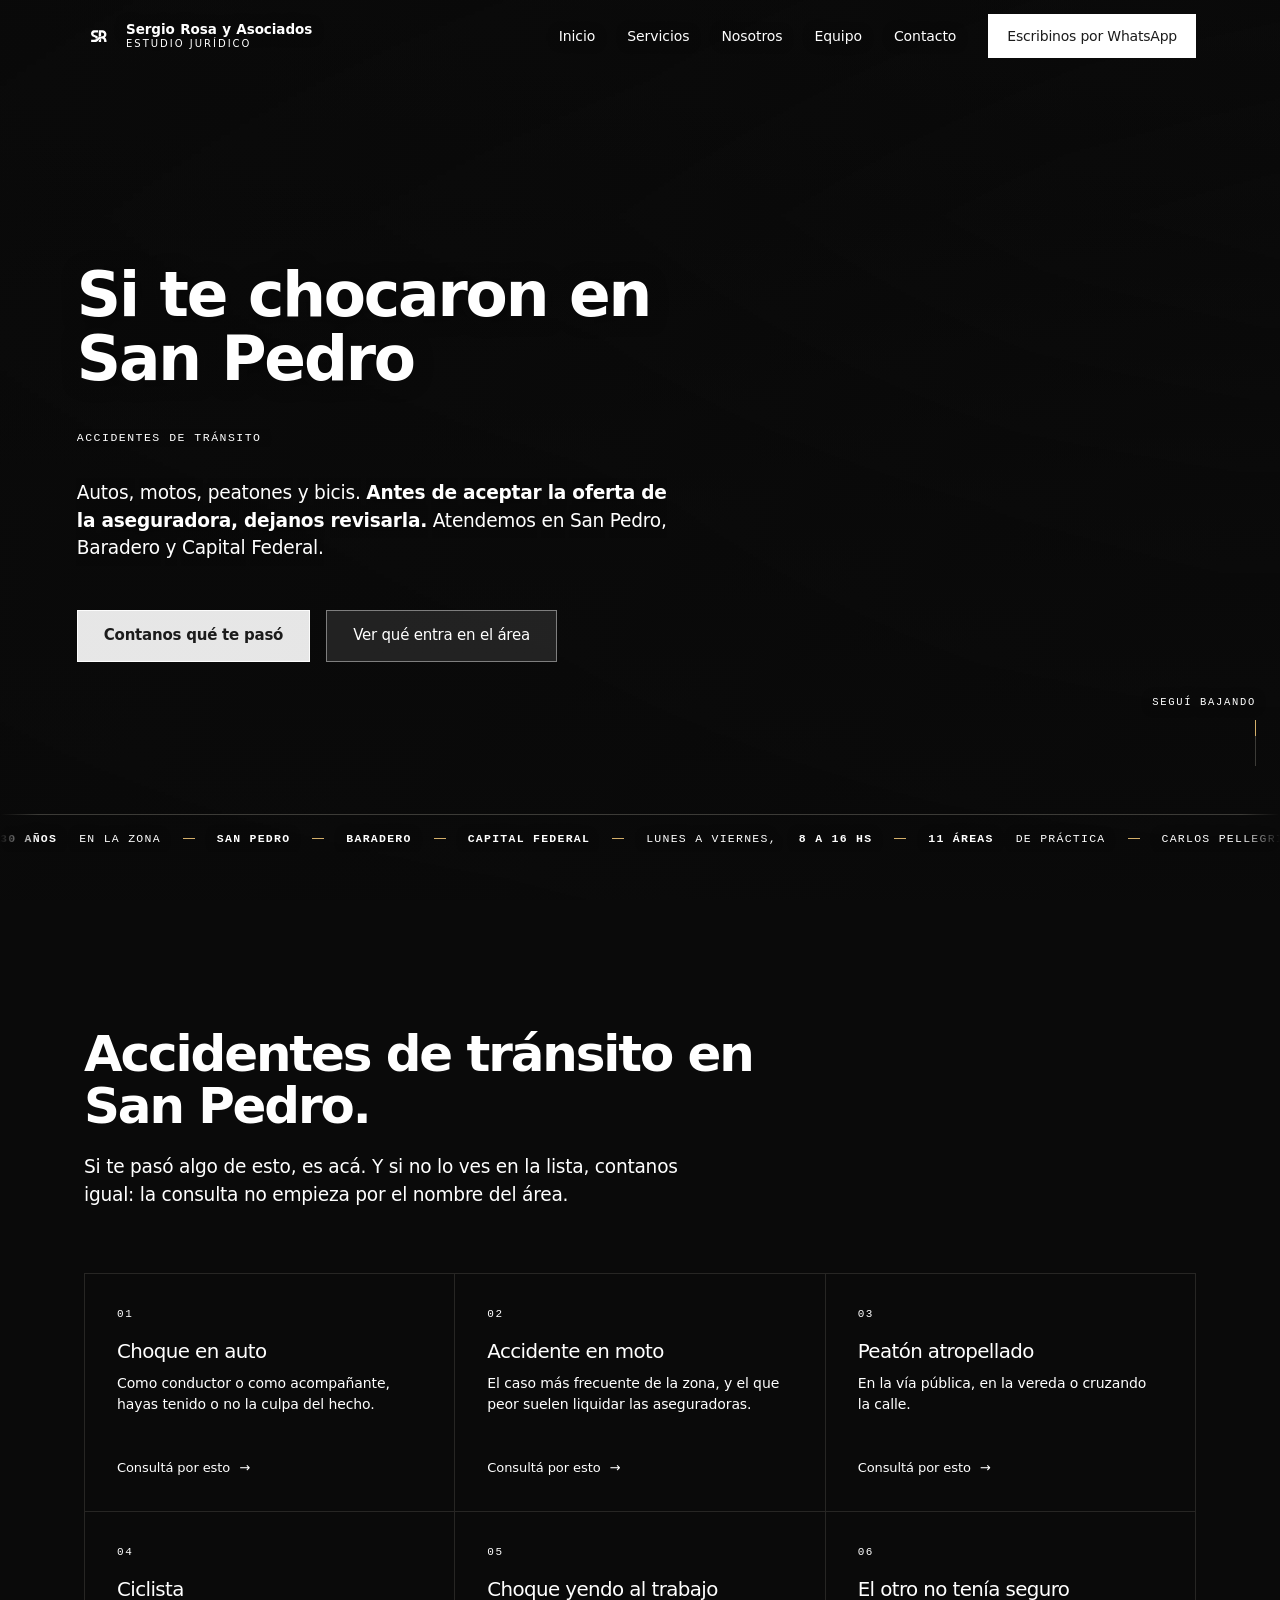
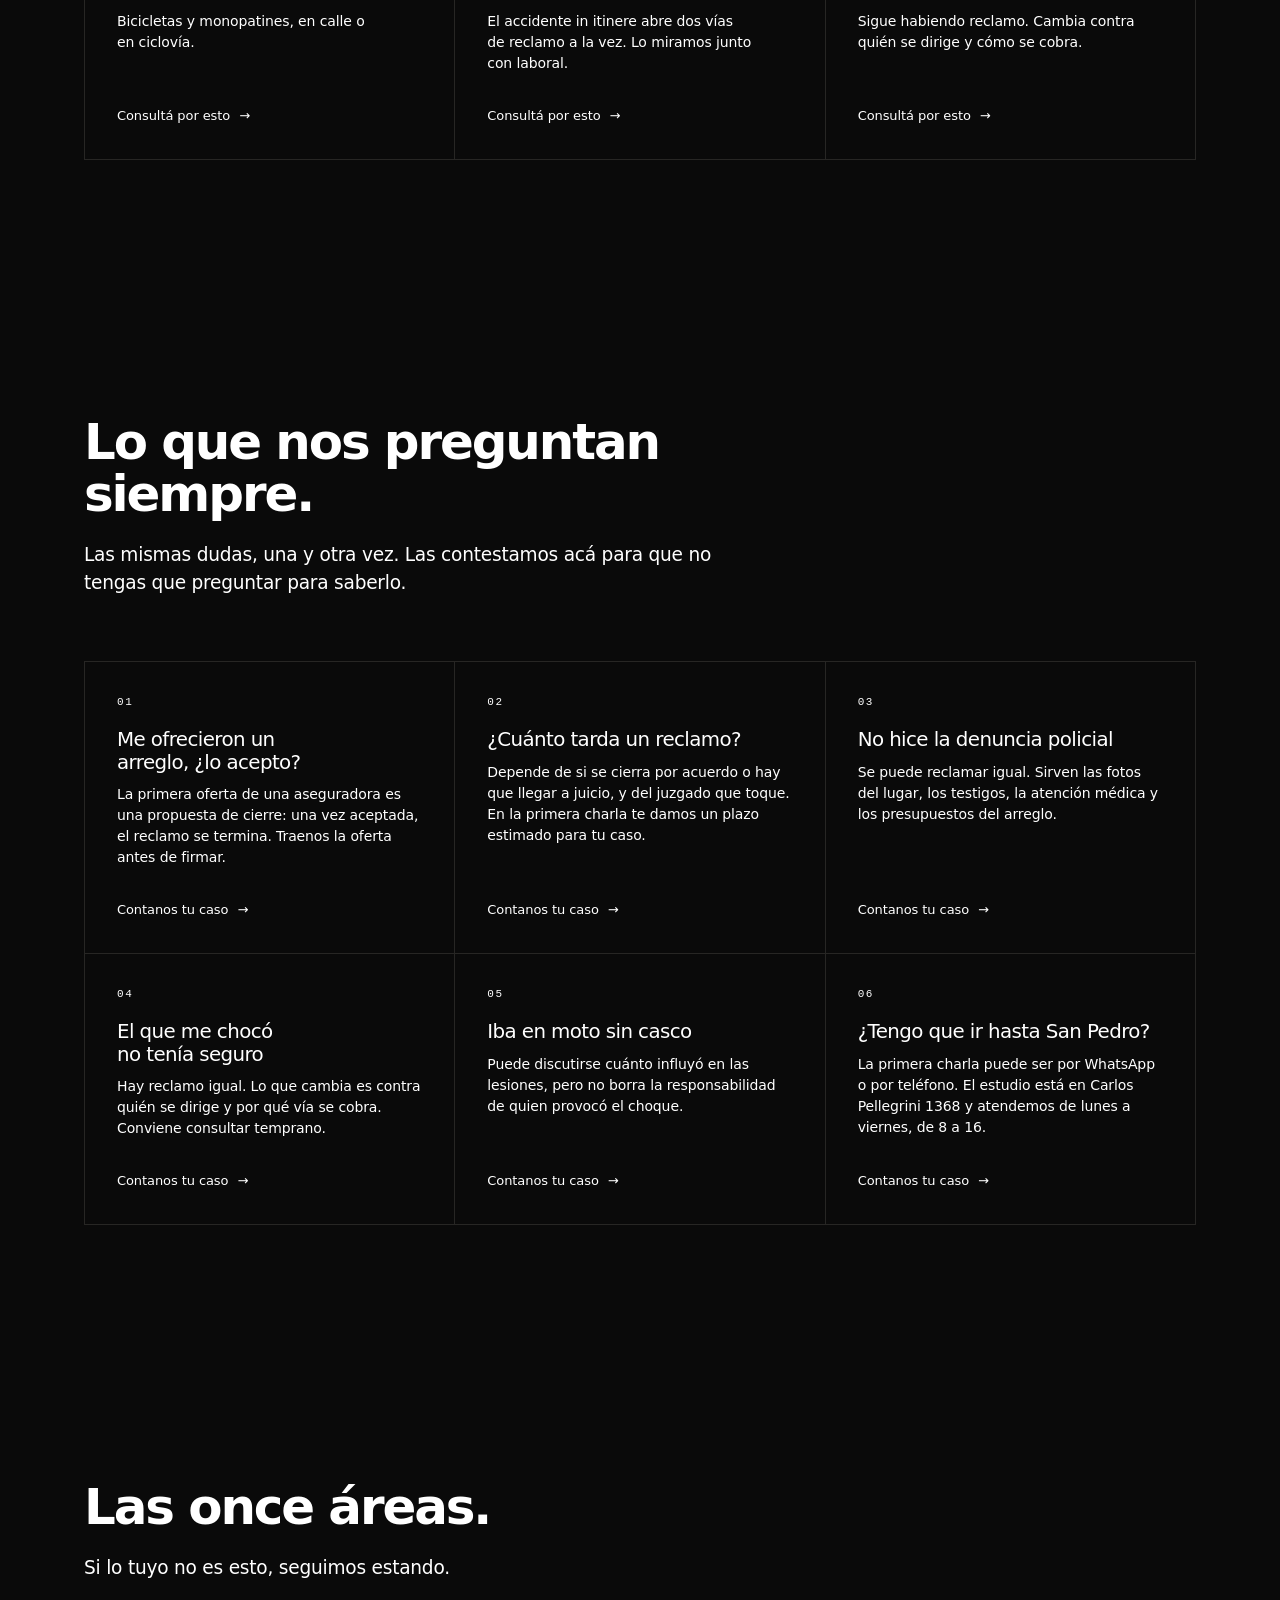
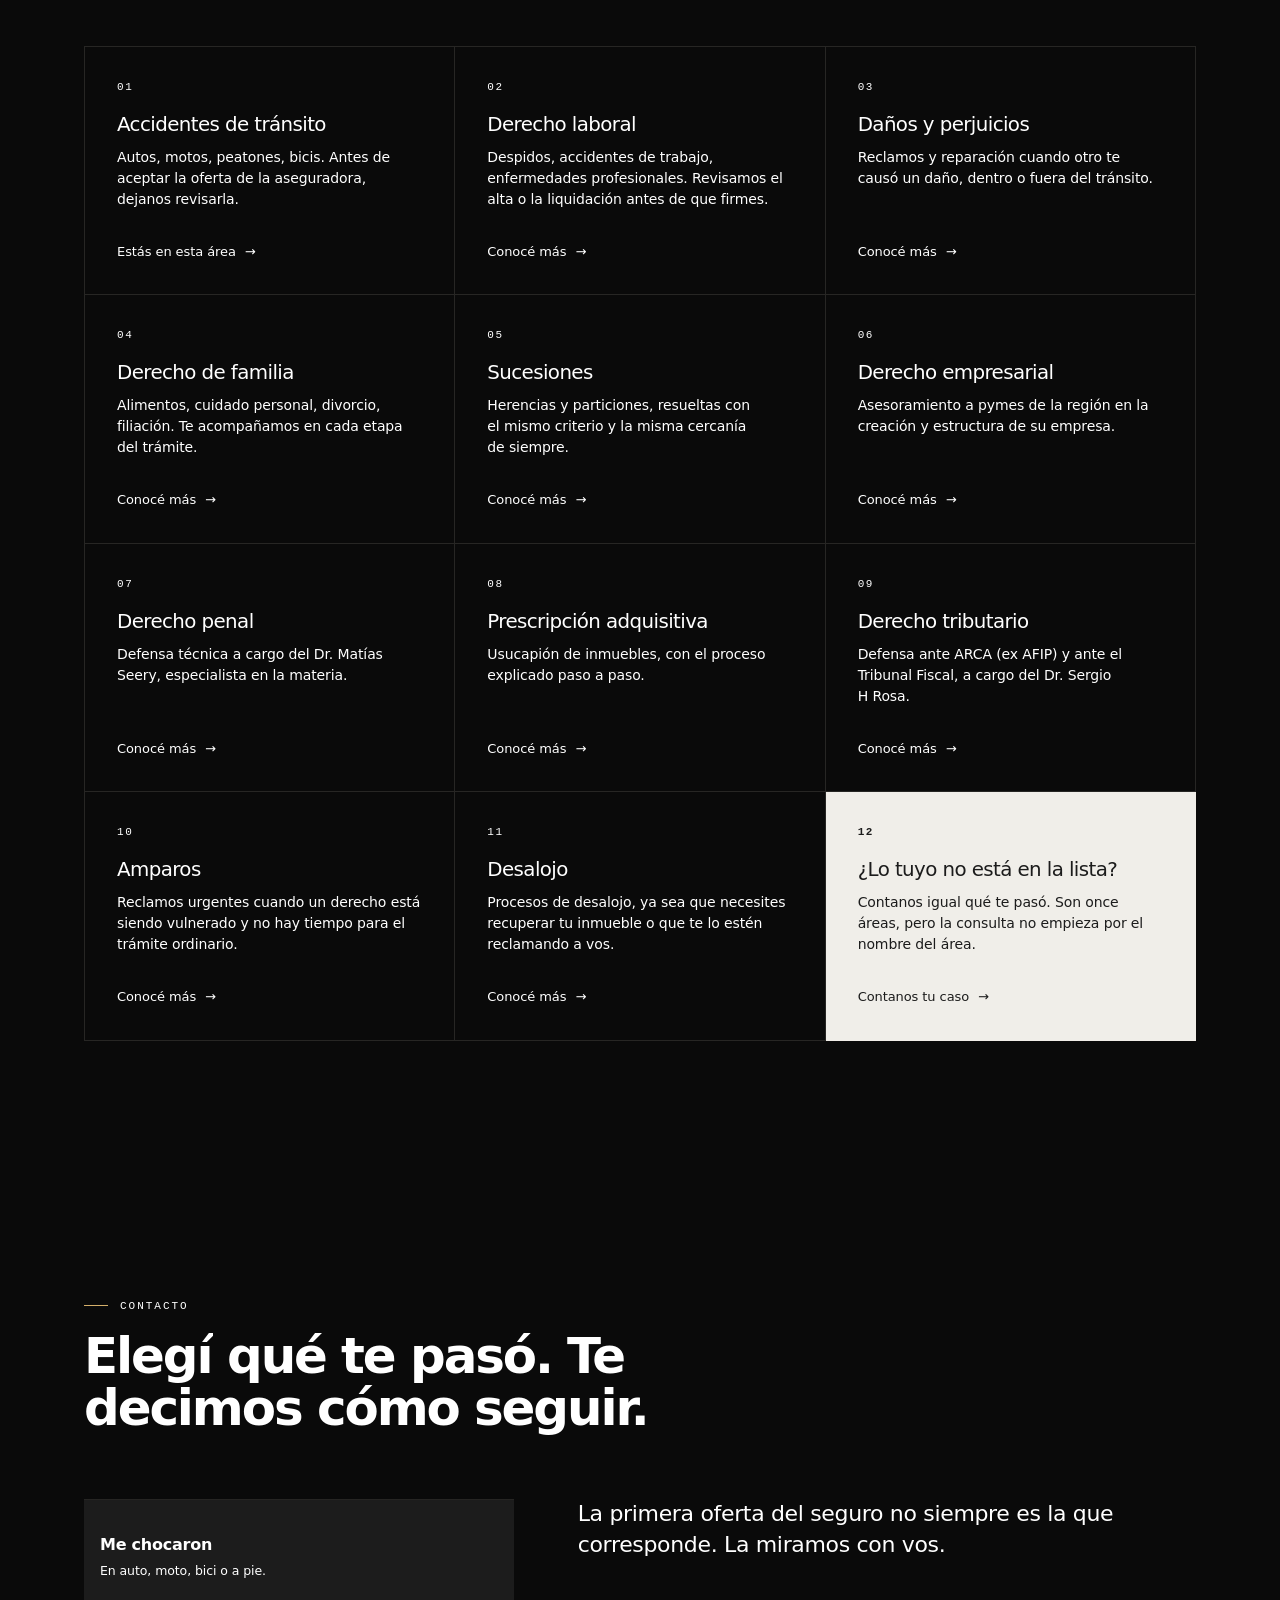
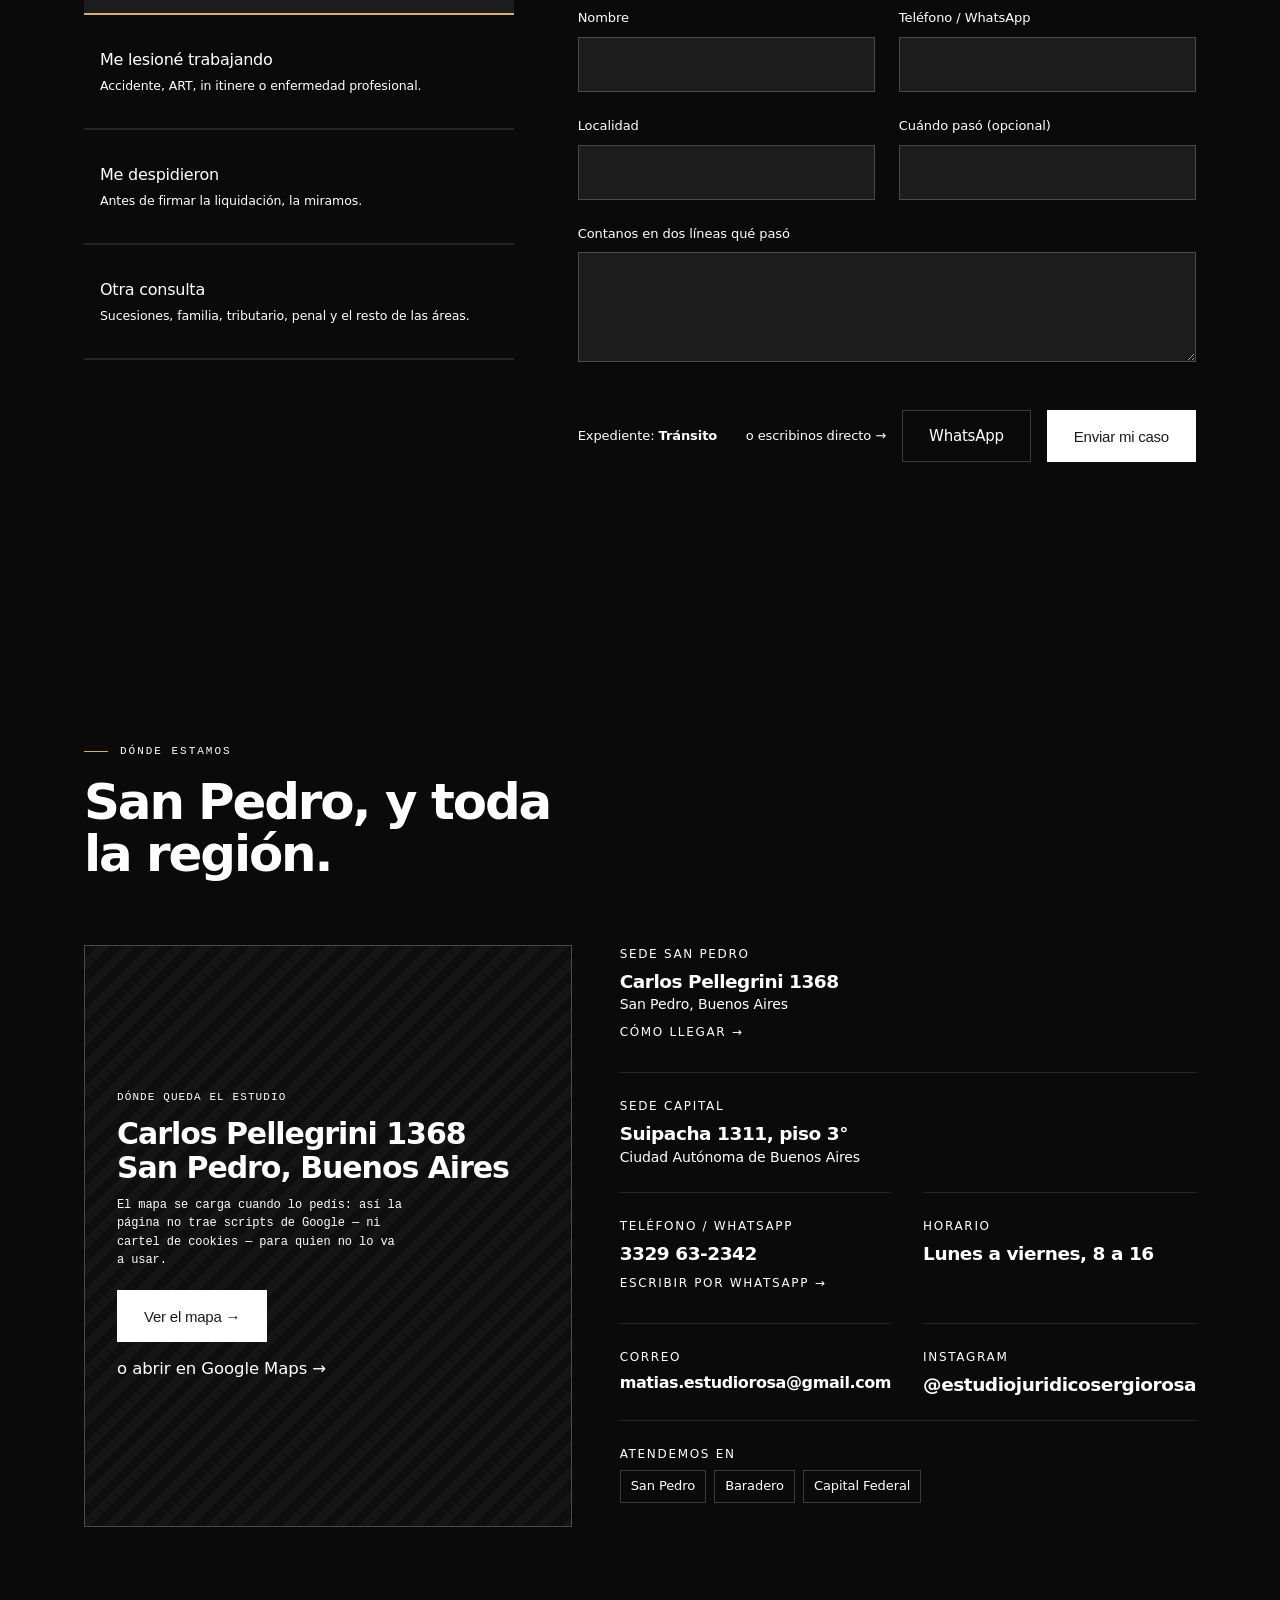
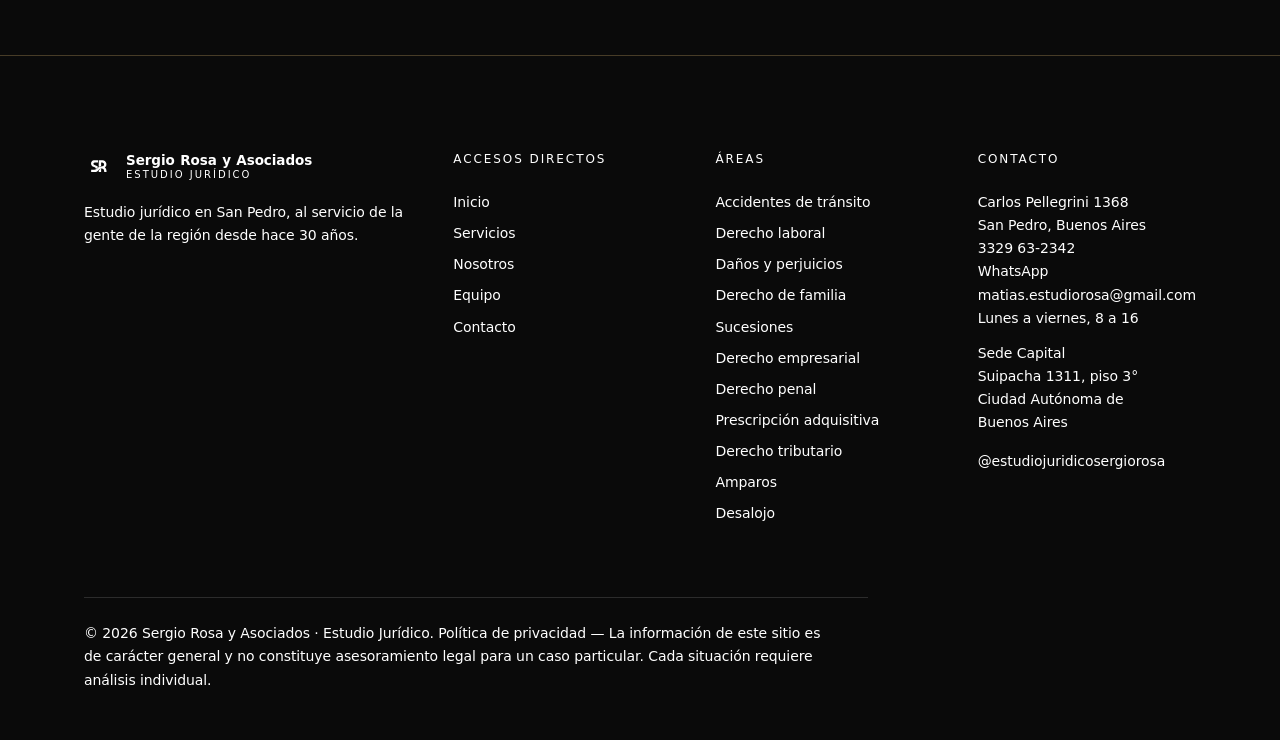
==== commit 42da7ff5: "Tipografia Inter (titulos 600, resto 200), texto en blanco, cortina de carga mas grande sin respland" ====
--- a/accidentes-de-transito/index.html
+++ b/accidentes-de-transito/index.html
@@ -511,7 +511,7 @@
       </div>
     </div>
     <!-- El descargo va acá y en ningún otro lado. -->
-    <p class="legal" data-anim>© 2026 Sergio Rosa y Asociados · Estudio Jurídico. — La información de este sitio es de carácter general y no constituye asesoramiento legal para un caso particular. Cada situación requiere análisis individual.</p>
+    <p class="legal" data-anim>© 2026 Sergio Rosa y Asociados · Estudio Jurídico. <a href="../politica-de-privacidad/index.html">Política de privacidad</a> — La información de este sitio es de carácter general y no constituye asesoramiento legal para un caso particular. Cada situación requiere análisis individual.</p>
   </div>
 </footer>
 
--- a/assets/estilos.css
+++ b/assets/estilos.css
@@ -26,13 +26,13 @@
 @font-face{
   font-family:'Inter';
   src:url(fonts/inter.woff2) format('woff2');
-  font-weight:400 900;
+  font-weight:100 900;
   font-display:swap;
 }
 @font-face{
   font-family:'Inter Tight';
   src:url(fonts/inter-tight.woff2) format('woff2');
-  font-weight:400 900;
+  font-weight:100 900;
   font-display:swap;
 }
 
@@ -57,7 +57,7 @@
   --texto:var(--grafito);
   --linea:rgba(28,28,28,.14);
   --linea-suave:rgba(28,28,28,.08);
-  --tenue:rgba(28,28,28,.68);           /* .62 -> .68: sobre hueso el .62 caía debajo de 4.5:1 */
+  --tenue:var(--grafito);               /* sin gris: la jerarquía se dice con el peso, no con el tono */
   /* el rayado de los huecos marcados, también como rol: se da vuelta con el tema */
   --trama:repeating-linear-gradient(135deg,#FFFFFF,#FFFFFF 9px,#F7F5F1 9px,#F7F5F1 18px);
   --trama-borde:rgba(28,28,28,.34);
@@ -68,7 +68,7 @@
   /* La marca es Inter. Inter Tight es la misma familia con letras más angostas
      y espaciado más cerrado: se pide primero y se cae a Inter si no está.
      Embebida el 09-08, ya no debería caer a la variante ancha. */
-  --tipo:'Inter Tight','Inter',system-ui,-apple-system,'Segoe UI',Helvetica,Arial,sans-serif;
+  --tipo:'Inter',system-ui,-apple-system,'Segoe UI',Helvetica,Arial,sans-serif;
   --ancho:1160px;
   --ease:cubic-bezier(.22,.61,.24,1);
   --mono:ui-monospace,SFMono-Regular,Menlo,Consolas,monospace;
@@ -93,7 +93,7 @@
 body{
   margin:0;background:var(--fondo);color:var(--texto);
   font-family:var(--tipo);
-  font-size:16.5px;font-weight:400;line-height:1.58;letter-spacing:-.005em;
+  font-size:16.5px;font-weight:200;line-height:1.58;letter-spacing:-.005em;
   font-optical-sizing:auto;
   overflow-x:hidden;text-wrap:pretty;-webkit-font-smoothing:antialiased;
 }
@@ -145,7 +145,7 @@
   --fondo:var(--onix);
   --superficie:var(--grafito);          /* la elevación sube, no baja */
   --texto:var(--blanco);
-  --tenue:rgba(242,234,219,.74);        /* crema tibia: sale del dorado, no es gris */
+  --tenue:var(--blanco);                /* blanco puro: la jerarquía se dice con el peso */
   --linea:rgba(242,234,219,.22);
   --linea-suave:rgba(242,234,219,.12);
   --trama:repeating-linear-gradient(135deg,#0E0E0E,#0E0E0E 9px,#151515 9px,#151515 18px);
@@ -205,11 +205,11 @@
          eso no es énfasis, es de qué tipo de dato se trata.               */
 h1{font-size:clamp(42px,7.2vw,88px);line-height:1;letter-spacing:-.035em;font-weight:600;color:var(--texto);word-spacing:.04em}
 h2{font-size:clamp(30px,3.9vw,50px);line-height:1.04;letter-spacing:-.042em;font-weight:600;color:var(--texto)}
-h3{font-size:18.5px;line-height:1.28;letter-spacing:-.025em;font-weight:500;color:var(--texto)}
+h3{font-size:18.5px;line-height:1.28;letter-spacing:-.025em;font-weight:600;color:var(--texto)}
 .lead{font-size:clamp(16.5px,1.45vw,19.5px);line-height:1.5;letter-spacing:-.012em;color:var(--tenue);max-width:54ch}
 .lead strong{font-weight:600;color:inherit}
 
-.kick{font-family:var(--mono);font-size:11px;letter-spacing:.18em;text-transform:uppercase;font-weight:400;color:var(--tenue)}
+.kick{font-family:var(--mono);font-size:11px;letter-spacing:.18em;text-transform:uppercase;font-weight:200;color:var(--tenue)}
 /* la rayita dorada se dibuja sola cuando el rótulo entra: el guiño más chico
    del sistema, y el que más se repite (cinco bloques). transform-origin:left
    para que crezca hacia el texto y no desde el aire. */
@@ -225,7 +225,7 @@
 .btn{
   display:inline-flex;align-items:center;justify-content:center;gap:10px;
   min-height:52px;padding:0 26px;border:1px solid var(--grafito);
-  font-size:15px;font-weight:450;letter-spacing:-.015em;
+  font-size:15px;font-weight:200;letter-spacing:-.015em;
   background:var(--grafito);color:var(--blanco);cursor:pointer;white-space:nowrap;
   transition:background .28s var(--ease),transform .28s var(--ease),border-color .28s var(--ease);
 }
@@ -303,7 +303,7 @@
    sombra de texto para que aguante cualquier zona de la imagen. Al ganar el
    fondo blanco (data-fijo="si") vuelve a grafito. */
 .head:not([data-fijo="si"]) .marca__txt b{color:#fff;text-shadow:0 1px 12px rgba(10,10,10,.5)}
-.head:not([data-fijo="si"]) .marca__txt span{color:rgba(255,255,255,.74)}
+.head:not([data-fijo="si"]) .marca__txt span{color:#fff}
 /* !important y no a secas: los tres <path> del simbolo traen style="fill:#1C1C1C"
    escrito en el archivo, y un estilo en linea le gana a la hoja. Sin esto la
    regla existia pero no hacia nada: el simbolo quedaba grafito sobre la foto
@@ -401,12 +401,6 @@
   position:absolute;inset:0;display:block;background:var(--onix);
   will-change:transform;
 }
-/* el ónix no queda plano detrás de un símbolo de este porte: el resplandor va
-   corrido a la izquierda, o sea detrás del símbolo y no en el medio de la nada */
-.telon__hoja::before{
-  content:"";position:absolute;inset:0;
-  background:radial-gradient(90% 70% at 26% 50%,rgba(212,175,106,.13),transparent 66%);
-}
 /* LA CARGA. Abajo a la derecha: el símbolo se fue a la izquierda y esa esquina
    quedó vacía — es el contrapeso, y de paso lo único que dice cuánto falta. */
 .telon__carga{
@@ -416,7 +410,7 @@
   pointer-events:none;
 }
 .telon__n{
-  font-family:var(--mono);font-weight:500;color:#fff;
+  font-family:var(--mono);font-weight:200;color:#fff;
   font-size:clamp(38px,6.4vw,86px);line-height:.86;letter-spacing:-.03em;
   font-variant-numeric:tabular-nums;   /* si no, el número baila mientras cuenta */
 }
@@ -633,9 +627,10 @@
    fuera de --onix el dorado no llega a 3:1; la raya es hairline. */
 .hero__cinta{
   position:relative;margin-top:var(--s5);border-top:1px solid var(--linea);
-  padding:15px 0 0;overflow:hidden;
-  -webkit-mask-image:linear-gradient(90deg,transparent,#000 7%,#000 93%,transparent);
-          mask-image:linear-gradient(90deg,transparent,#000 7%,#000 93%,transparent);
+  padding:15px 0 4px;overflow:hidden;
+  margin-left:calc(-1 * clamp(24px,6vw,80px));margin-right:calc(-1 * var(--s3));   /* a sangre: le resta el padding de .hero .env; dentro de la columna los datos se cortaban a mitad de pantalla */
+  -webkit-mask-image:linear-gradient(90deg,transparent,#000 3%,#000 97%,transparent);
+          mask-image:linear-gradient(90deg,transparent,#000 3%,#000 97%,transparent);
 }
 .hero__pista{display:flex;width:max-content;animation:cinta 38s linear infinite}
 .hero__cinta:hover .hero__pista{animation-play-state:paused}
@@ -744,17 +739,17 @@
 .srv__b .srv__n{margin-bottom:8px}   /* 18px hasta el título: el número respira */
 .srv__c h3{
   font-size:clamp(19px,1.55vw,23px);letter-spacing:-.03em;line-height:1.14;
-  font-weight:500;color:inherit;text-wrap:balance;
+  font-weight:200;color:inherit;text-wrap:balance;
 }
 .srv__c p{
   font-size:14px;line-height:1.5;letter-spacing:-.008em;color:var(--tenue);
   transition:color .3s var(--ease) .07s;
 }
 /* sobre el grafito el secundario se entibia hacia el dorado en vez de agrisarse */
-.srv__c:hover p,.srv__c:focus-visible p{color:rgba(242,234,219,.74)}
+.srv__c:hover p,.srv__c:focus-visible p{color:#fff}
 .srv__mas{
   display:inline-flex;align-items:center;gap:9px;
-  font-size:13px;font-weight:500;color:inherit;
+  font-size:13px;font-weight:200;color:inherit;
 }
 .srv__mas i{font-style:normal;transition:transform .38s var(--ease),color .3s var(--ease)}
 .srv__c:hover .srv__mas i,.srv__c:focus-visible .srv__mas i{transform:translate3d(6px,0,0);color:var(--dorado)}
@@ -764,8 +759,8 @@
    marca que ahí la acción es otra. */
 .srv__c--cta{background:var(--grafito);color:var(--blanco)}
 .srv__c--cta::before{background:var(--hueso)}
-.srv__c--cta .srv__n{font-weight:600;color:rgba(242,234,219,.74)}
-.srv__c--cta p{color:rgba(242,234,219,.74)}
+.srv__c--cta .srv__n{font-weight:600;color:#fff}
+.srv__c--cta p{color:#fff}
 .srv__c--cta:hover,.srv__c--cta:focus-visible{color:var(--grafito)}
 .srv__c--cta:hover .srv__n,.srv__c--cta:focus-visible .srv__n,
 .srv__c--cta:hover p,.srv__c--cta:focus-visible p{color:var(--tenue)}
@@ -811,14 +806,14 @@
 .srvN .srv__c{background:var(--onix)}
 .srvN .srv__c::before{background:var(--hueso)}
 .srvN .srv__c:hover,.srvN .srv__c:focus-visible{color:var(--grafito)}
-.srvN .srv__c:hover p,.srvN .srv__c:focus-visible p{color:rgba(28,28,28,.68)}
+.srvN .srv__c:hover p,.srvN .srv__c:focus-visible p{color:var(--grafito)}
 .srvN .srv__c:hover .srv__mas i,.srvN .srv__c:focus-visible .srv__mas i{color:var(--grafito)}
 /* La 12 sigue siendo el negativo de las once, ahora del otro lado: arranca
    clara y al pasar el mouse se vacía a ónix. Mismo gesto, dado vuelta dos
    veces — que es lo que la mantiene distinta de las once en los dos temas. */
 .srvN .srv__c--cta{background:var(--hueso);color:var(--grafito)}
 .srvN .srv__c--cta::before{background:var(--onix)}
-.srvN .srv__c--cta .srv__n,.srvN .srv__c--cta p{color:rgba(28,28,28,.68)}
+.srvN .srv__c--cta .srv__n,.srvN .srv__c--cta p{color:var(--grafito)}
 .srvN .srv__c--cta:hover,.srvN .srv__c--cta:focus-visible{color:var(--blanco)}
 .srvN .srv__c--cta:hover .srv__n,.srvN .srv__c--cta:focus-visible .srv__n,
 .srvN .srv__c--cta:hover p,.srvN .srv__c--cta:focus-visible p{color:var(--tenue)}
@@ -1012,10 +1007,10 @@
   opacity:0;pointer-events:none;transition:opacity .35s var(--ease);
 }
 .pila--activa .pila__hud{opacity:1}
-.pila__hudActual{color:var(--texto);font-weight:700;min-width:2ch;text-align:right}
+.pila__hudActual{color:var(--texto);font-weight:600;min-width:2ch;text-align:right}
 .pila__hudBarra{position:relative;width:2px;height:56px;background:var(--tenue);border-radius:2px;overflow:hidden}
 .pila__hudBarra i{position:absolute;left:0;top:0;width:100%;height:0%;background:var(--dorado);display:block;font-style:normal}
-.pila__hudTotal{opacity:.6}
+.pila__hudTotal{font-weight:200}
 @media (max-width:900px){.pila__hud{display:none}}
 /* Vuelta a la versión en bloques (17-08): la pila (ScrollStack) se apaga y
    la retícula .srv, que hasta acá era sólo la red de seguridad sin JS, pasa
@@ -1039,7 +1034,7 @@
 .pilaH__c:focus-visible{outline:2px solid var(--dorado);outline-offset:6px}
 .pilaH__n{
   position:absolute;bottom:0;left:0;z-index:0;
-  font-family:var(--tipo);font-weight:800;font-size:min(18vw,150px);line-height:1;
+  font-family:var(--tipo);font-weight:600;font-size:min(18vw,150px);line-height:1;
   letter-spacing:-.05em;color:var(--texto);opacity:.05;pointer-events:none;
 }
 .pilaH__c--par .pilaH__n{left:auto;right:-.02em}
@@ -1047,7 +1042,7 @@
    del sitio y se distingue por PESO: sigue siendo el único rótulo que llevan
    las dos primeras tarjetas, o sea que la señal de prioridad no se pierde. */
 .pilaH__eyebrow{position:relative;z-index:1;font-family:var(--mono);font-size:11px;letter-spacing:.16em;text-transform:uppercase;font-weight:600;color:var(--tenue)}
-.pilaH__c h3{position:relative;z-index:1;margin-top:14px;font-size:clamp(36px,5.6vw,70px);line-height:.98;letter-spacing:-.03em;font-weight:700;max-width:14ch;color:var(--texto)}
+.pilaH__c h3{position:relative;z-index:1;margin-top:14px;font-size:clamp(36px,5.6vw,70px);line-height:.98;letter-spacing:-.03em;font-weight:600;max-width:14ch;color:var(--texto)}
 .pilaH__c p{position:relative;z-index:1;margin-top:20px;font-size:16.5px;line-height:1.6;color:var(--tenue);max-width:44ch}
 /* El "conocé más" de la pila deja el dorado y la mono y pasa a ser el mismo
    objeto que .srv__mas de la retícula: Inter Tight, 600, color del texto.
@@ -1055,7 +1050,7 @@
 .pilaH__mas{position:relative;z-index:1;margin-top:22px;display:inline-flex;align-items:center;gap:9px;font-size:13.5px;font-weight:600;letter-spacing:-.01em;color:var(--texto)}
 .pilaH__mas i{font-style:normal;display:inline-block;transition:transform .38s var(--ease)}
 .pilaH__c:hover .pilaH__mas i,.pilaH__c:focus-visible .pilaH__mas i{transform:translate3d(6px,0,0)}
-.pilaH__c--cta h3{font-weight:900}
+.pilaH__c--cta h3{font-weight:600}
 @media (max-width:640px){
   .pilaH__c{min-height:auto;padding:var(--s5) 0}
   .pilaH__c h3{font-size:32px}
@@ -1128,12 +1123,12 @@
    literalmente atenuados, igual que el párrafo que entra desenfocado. */
 .riel__n{
   display:block;margin-bottom:9px;font-family:var(--mono);font-size:11px;letter-spacing:.14em;
-  font-weight:400;color:var(--tenue);font-variant-numeric:tabular-nums;
+  font-weight:200;color:var(--tenue);font-variant-numeric:tabular-nums;
   transition:color .45s var(--ease),font-weight .45s var(--ease);
 }
 .riel__p.on .riel__n{font-weight:600;color:var(--texto)}
 .riel__p h3{
-  font-size:clamp(21px,2.05vw,28px);line-height:1.08;letter-spacing:-.035em;font-weight:450;
+  font-size:clamp(21px,2.05vw,28px);line-height:1.08;letter-spacing:-.035em;font-weight:200;
   color:var(--tenue);transition:color .5s var(--ease),font-weight .5s var(--ease);
 }
 .riel__p.on h3{font-weight:600;color:var(--texto)}
@@ -1241,17 +1236,17 @@
 .eqn details:hover .eqn__foto img,
 .eqn details:focus-within .eqn__foto img{filter:grayscale(0) brightness(.94) contrast(1)}
 .eqn__datos{position:relative;z-index:2;align-self:end;display:grid;gap:8px;padding:clamp(20px,2.6vw,34px)}
-.eqn__num{font:600 11px/1 var(--mono);letter-spacing:.18em;color:rgba(242,234,219,.5)}
+.eqn__num{font:600 11px/1 var(--mono);letter-spacing:.18em;color:#fff}
 .eqn__nom{
-  margin:0;font-family:var(--tipo);font-weight:800;letter-spacing:-.05em;line-height:.98;
+  margin:0;font-family:var(--tipo);font-weight:600;letter-spacing:-.05em;line-height:.98;
   font-size:clamp(24px,3vw,44px);max-width:9ch;color:var(--hueso);
 }
 .eqn__esp{font:600 11px/1 var(--mono);letter-spacing:.16em;text-transform:uppercase;color:var(--dorado)}
-.eqn__esp--vacio{color:rgba(242,234,219,.5)}   /* hoy no lo usa nadie: es el badge
+.eqn__esp--vacio{color:#fff}   /* hoy no lo usa nadie: es el badge
    apagado para un rol sin confirmar. Lo usó Ayelén hasta el 28-08 y Lucía hasta el 07-09;
    a las dos se les sacó el badge cuando llegaron los datos y quedó sólo el cargo. Queda
    la regla por si entra alguien nuevo con la ficha a medias. */
-.eqn__cargo{font-size:13.5px;line-height:1.35;color:rgba(242,234,219,.72);margin:0}
+.eqn__cargo{font-size:13.5px;line-height:1.35;color:#fff;margin:0}
 .eqn__ver{
   display:inline-flex;align-items:center;gap:7px;
   font:600 11px/1 var(--mono);letter-spacing:.12em;text-transform:uppercase;color:var(--hueso);
@@ -1296,15 +1291,15 @@
   background:linear-gradient(to left,rgba(10,10,10,.94) 0%,rgba(10,10,10,.9) 62%,transparent 100%);
 }
 .eqn__txt h3{
-  margin:0 0 6px;font-family:var(--tipo);font-weight:800;letter-spacing:-.04em;line-height:1;
+  margin:0 0 6px;font-family:var(--tipo);font-weight:600;letter-spacing:-.04em;line-height:1;
   font-size:clamp(24px,2.6vw,38px);color:var(--hueso);
 }
 /* en pantalla ancha el nombre grande de abajo sigue a la vista con la ficha
    abierta, así que el h3 del panel decía el nombre dos veces */
 @media (min-width:761px){ .eqn__txt h3{display:none} }
-.eqn__txt p{font-size:14.5px;line-height:1.55;color:rgba(242,234,219,.84);margin:0}
+.eqn__txt p{font-size:14.5px;line-height:1.55;color:#fff;margin:0}
 .eqn__txt p.hueco__d{
-  font:12px/1.5 var(--mono);color:rgba(242,234,219,.72);
+  font:12px/1.5 var(--mono);color:#fff;
   border:1px dashed rgba(242,234,219,.34);padding:10px 12px;background:none;
 }
 .eqn__pie{display:flex;gap:10px;flex-wrap:wrap;margin-top:8px}
@@ -1402,8 +1397,8 @@
   border-bottom:2px solid var(--linea-suave);
   transition:background .3s var(--ease),border-color .3s var(--ease);
 }
-.leg__tab span{display:block;font-size:16px;font-weight:500;letter-spacing:-.015em;color:var(--tenue);transition:color .3s var(--ease)}
-.leg__tab i{display:block;font-style:normal;font-size:12.5px;line-height:1.5;color:var(--tenue);margin-top:5px;opacity:.82}
+.leg__tab span{display:block;font-size:16px;font-weight:200;letter-spacing:-.015em;color:var(--tenue);transition:color .3s var(--ease)}
+.leg__tab i{display:block;font-style:normal;font-size:12.5px;line-height:1.5;color:var(--tenue);margin-top:5px}
 .leg__tab:hover{background:rgba(242,234,219,.06)}
 /* estado activo por peso y relleno, nunca por un borde lateral de color —
    misma regla que ya rige el hero (B) y la ficha de equipo */
@@ -1411,7 +1406,7 @@
 .leg__tab[aria-selected="true"] span{color:var(--texto);font-weight:600}
 .leg__panel{min-width:0}
 .leg__voz{
-  font-size:clamp(18px,2vw,22px);line-height:1.4;letter-spacing:-.015em;font-weight:500;
+  font-size:clamp(18px,2vw,22px);line-height:1.4;letter-spacing:-.015em;font-weight:200;
   color:var(--texto);max-width:46ch;transition:opacity .28s var(--ease);
 }
 .leg__tag{font-weight:600;color:inherit}
@@ -1431,7 +1426,7 @@
 .campos{display:grid;grid-template-columns:1fr 1fr;gap:var(--s3)}
 .campo{display:flex;flex-direction:column;gap:8px}
 .campo--full{grid-column:1/-1}
-.campo label{font-size:13px;font-weight:500}
+.campo label{font-size:13px;font-weight:200}
 .campo label i{font-style:normal;color:var(--tenue)}
 .campo input,.campo textarea{
   font:inherit;font-size:16px;color:var(--grafito);background:var(--blanco);
@@ -1484,7 +1479,7 @@
 .ficha>*:first-child{border-top:0;padding-top:0}
 .ficha .f-full{grid-column:1/-1}
 @media (max-width:560px){.ficha{grid-template-columns:1fr}}
-.ficha span{font-size:12px;letter-spacing:.14em;text-transform:uppercase;color:var(--tenue);font-weight:500;display:block;margin-bottom:6px}
+.ficha span{font-size:12px;letter-spacing:.14em;text-transform:uppercase;color:var(--tenue);font-weight:200;display:block;margin-bottom:6px}
 .ficha p{font-size:14px;color:var(--tenue)}
 .pills{display:flex;flex-wrap:wrap;gap:8px}
 .pills i{font-style:normal;font-size:13px;border:1px solid var(--linea);padding:5px 10px;color:var(--texto)}
@@ -1493,7 +1488,7 @@
 /* ---------- 10 footer ---------- */
 /* Sin margen: el bloque 09 ya es oscuro y el pie continúa esa base. Los
    separa una hairline dorada, que es como el manual permite usar el dorado. */
-.foot{background:var(--onix);color:rgba(255,255,255,.66);padding:var(--s7) 0 var(--s5);border-top:1px solid rgba(212,175,106,.30)}
+.foot{background:var(--onix);color:#fff;padding:var(--s7) 0 var(--s5);border-top:1px solid rgba(212,175,106,.30)}
 .foot a{color:#fff}
 .foot a:hover{text-decoration-color:var(--dorado)}
 /* !important por lo mismo que en el header (ver el bloque 01): los tres <path>
@@ -1504,15 +1499,15 @@
    símbolo, así que la regla no toca nada más. */
 .foot svg path{fill:#fff!important}
 .foot__grid{display:grid;grid-template-columns:1.5fr 1fr 1fr 1fr;gap:var(--s5)}
-.foot h3{color:#fff;font-size:12px;letter-spacing:.16em;text-transform:uppercase;font-weight:500;margin-bottom:var(--s3)}
+.foot h3{color:#fff;font-size:12px;letter-spacing:.16em;text-transform:uppercase;font-weight:200;margin-bottom:var(--s3)}
 .foot li{margin-bottom:9px;font-size:14px}
 .foot p{font-size:14px;line-height:1.65}
 .foot .marca__txt b{color:#fff}
-.foot .marca__txt span{color:rgba(255,255,255,.5)}
-.foot .hueco__d{color:rgba(255,255,255,.82);border:1px dashed rgba(255,255,255,.34);padding:8px 10px;display:inline-block}
+.foot .marca__txt span{color:#fff}
+.foot .hueco__d{color:#fff;border:1px dashed rgba(255,255,255,.34);padding:8px 10px;display:inline-block}
 .legal{
   margin-top:var(--s6);padding-top:var(--s3);border-top:1px solid rgba(255,255,255,.14);
-  font-size:12.5px;line-height:1.65;color:rgba(255,255,255,.55);max-width:88ch;
+  font-size:12.5px;line-height:1.65;color:#fff;max-width:88ch;
 }
 @media (max-width:980px){.foot__grid{grid-template-columns:1fr 1fr}}
 @media (max-width:560px){.foot__grid{grid-template-columns:1fr;gap:var(--s4)}.foot{padding-top:var(--s6)}}
@@ -1527,7 +1522,7 @@
 .barra[data-visible="si"]{transform:none}
 .barra a{
   display:flex;align-items:center;justify-content:center;gap:8px;
-  min-height:58px;font-size:15px;font-weight:500;color:var(--grafito);
+  min-height:58px;font-size:15px;font-weight:600;color:var(--grafito);
   border-left:1px solid var(--linea-suave);
 }
 .barra a:first-child{border-left:0;background:var(--grafito);color:var(--blanco)}
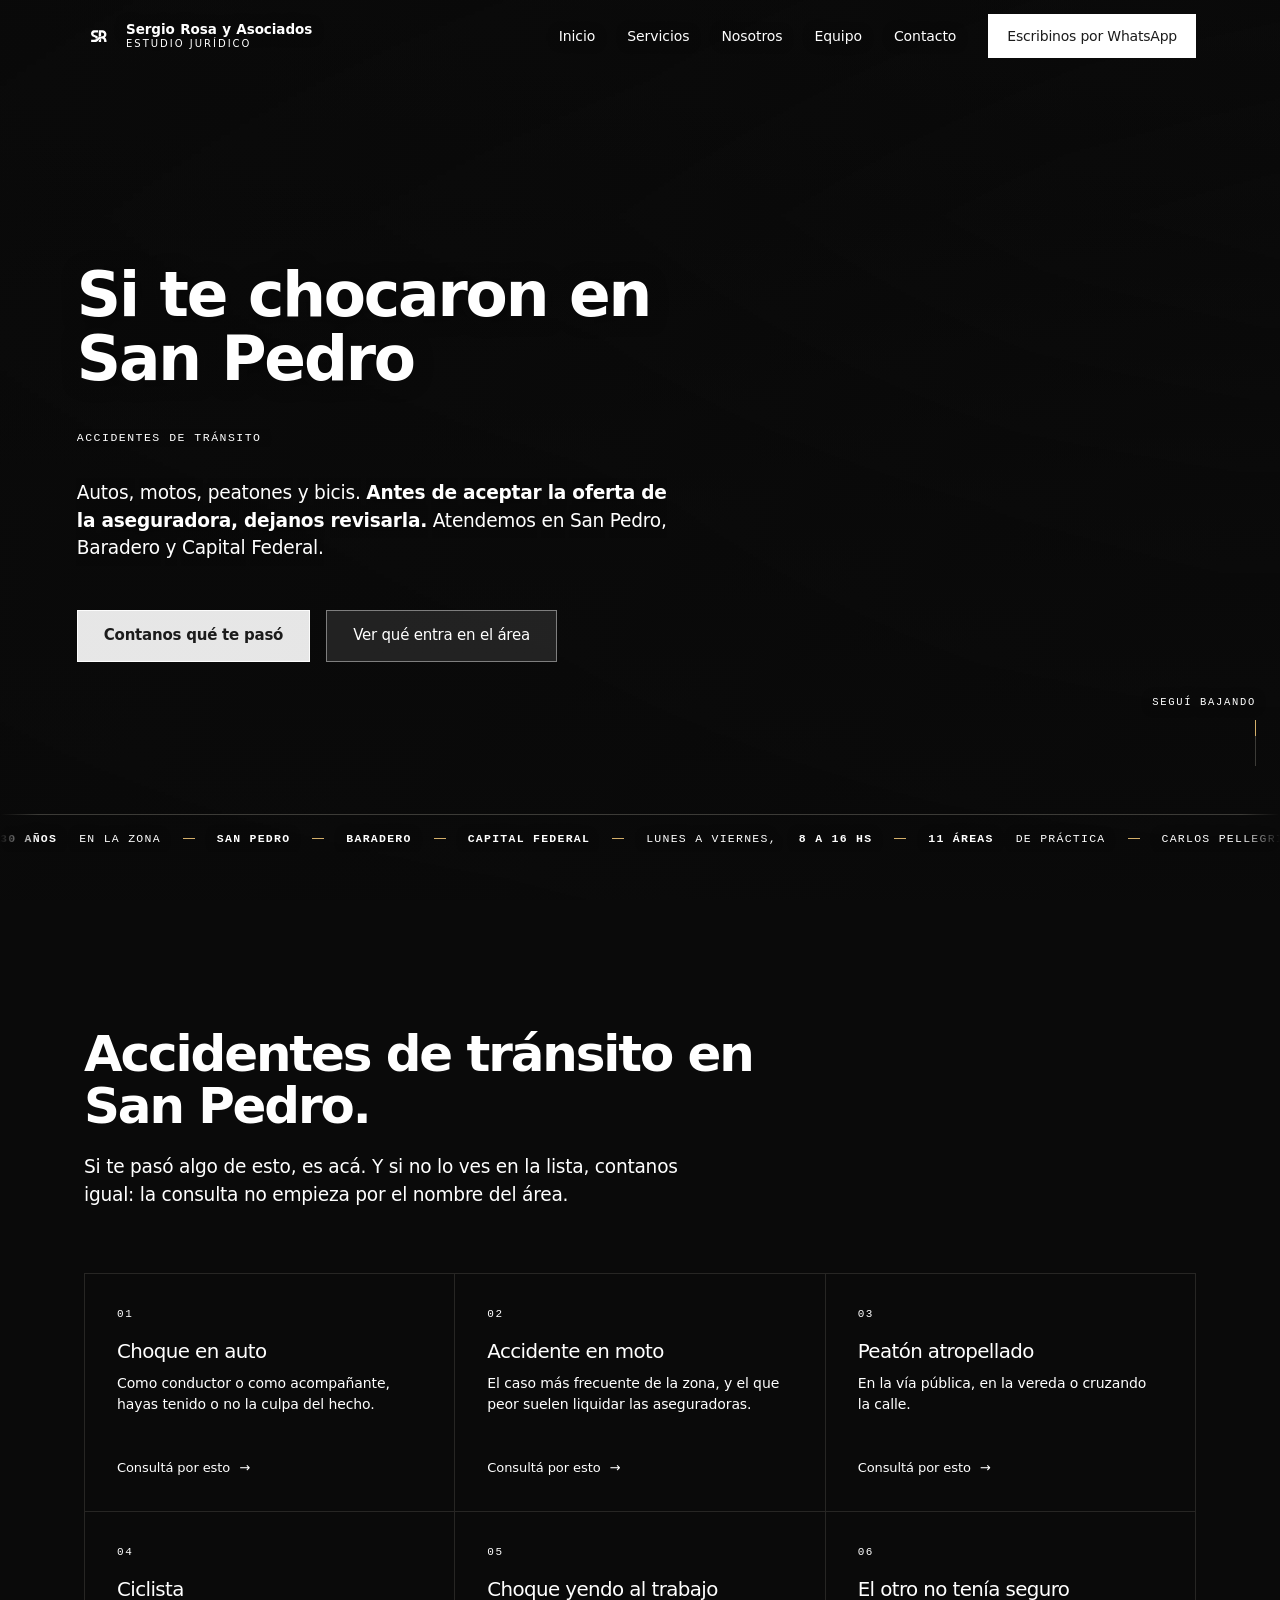
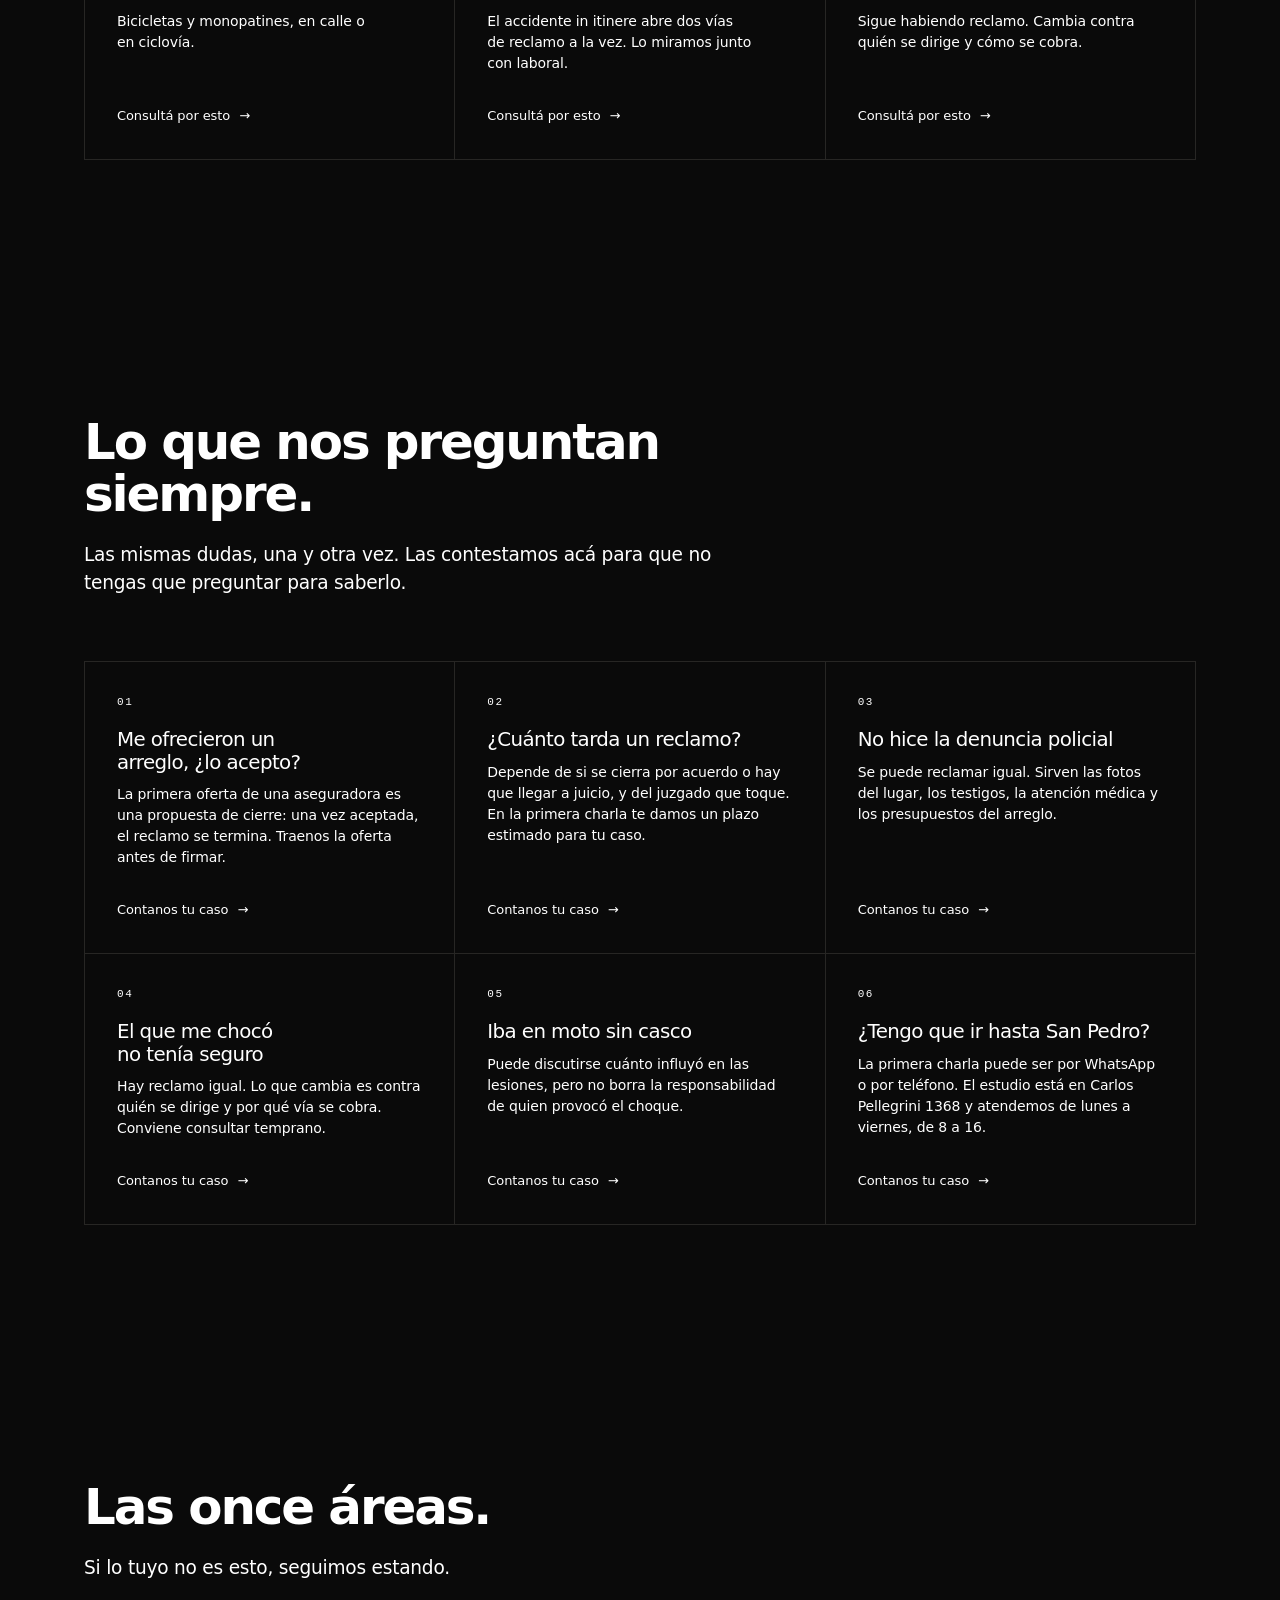
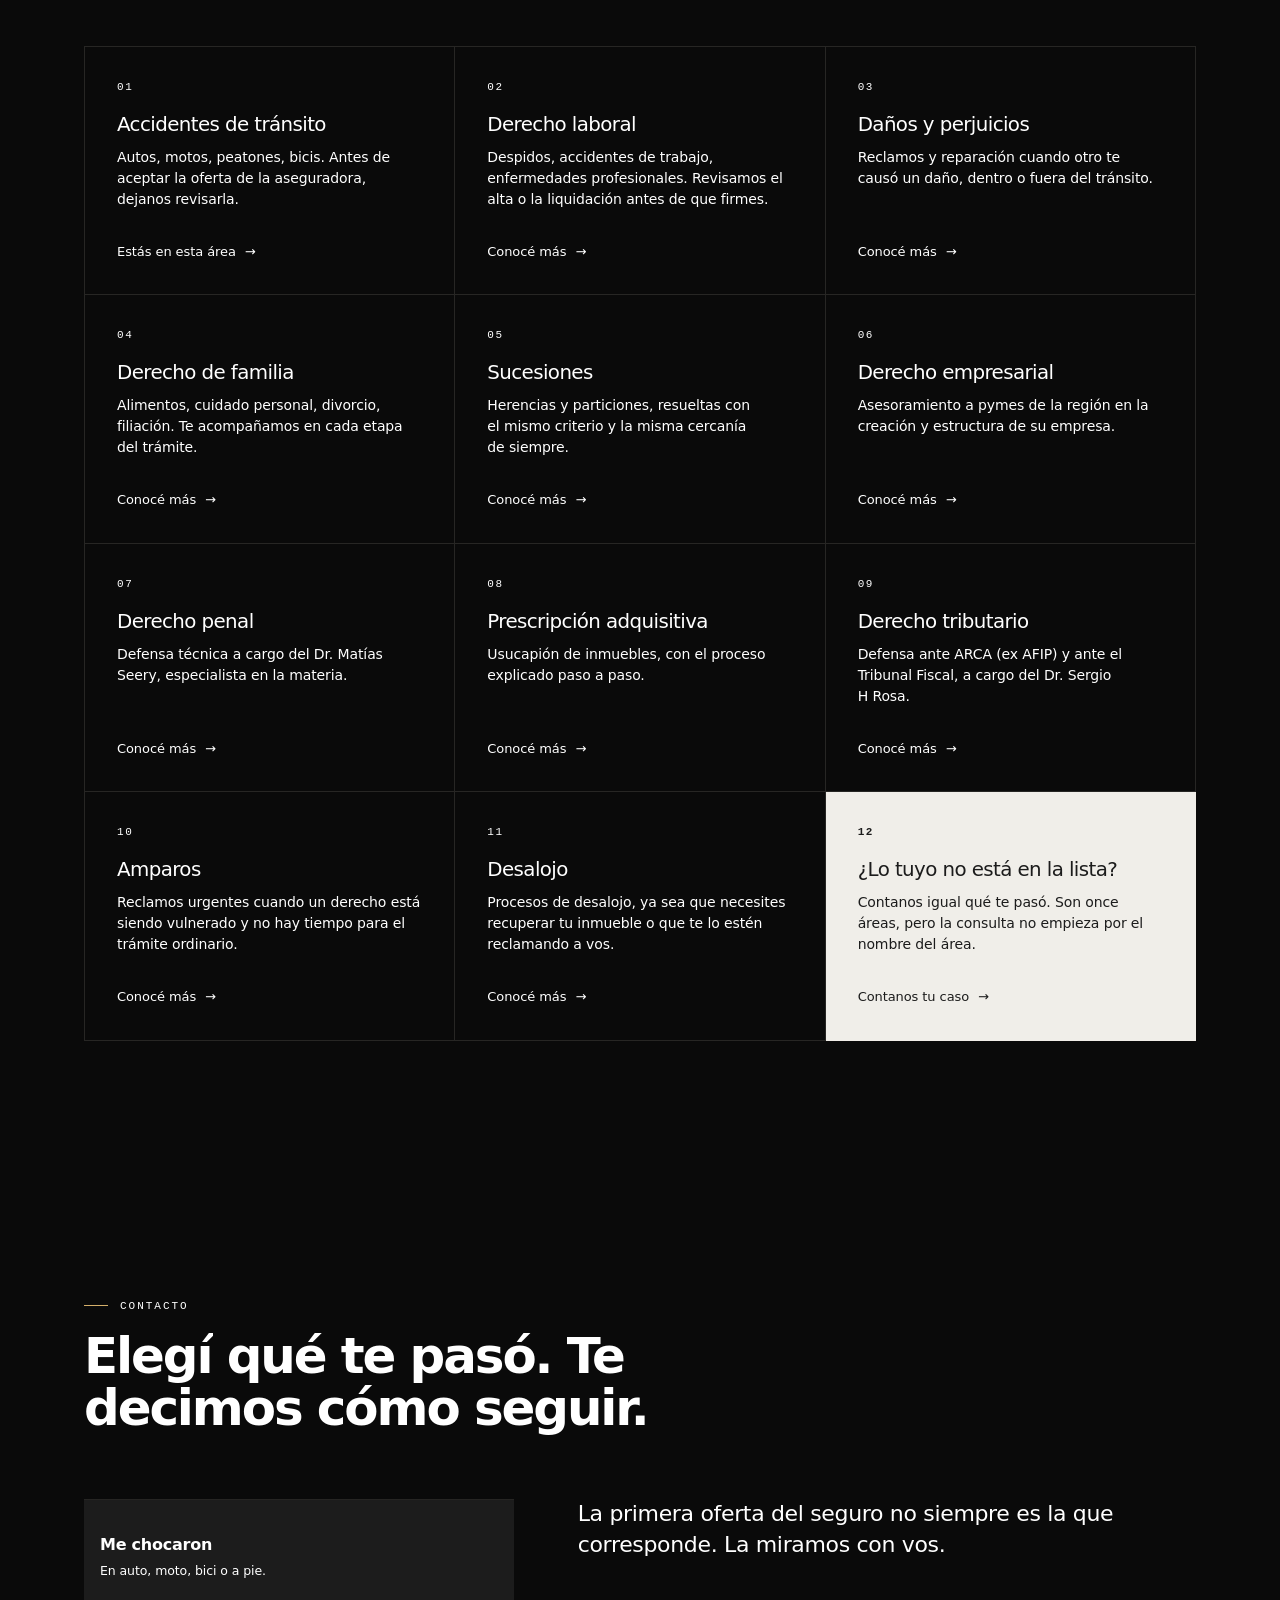
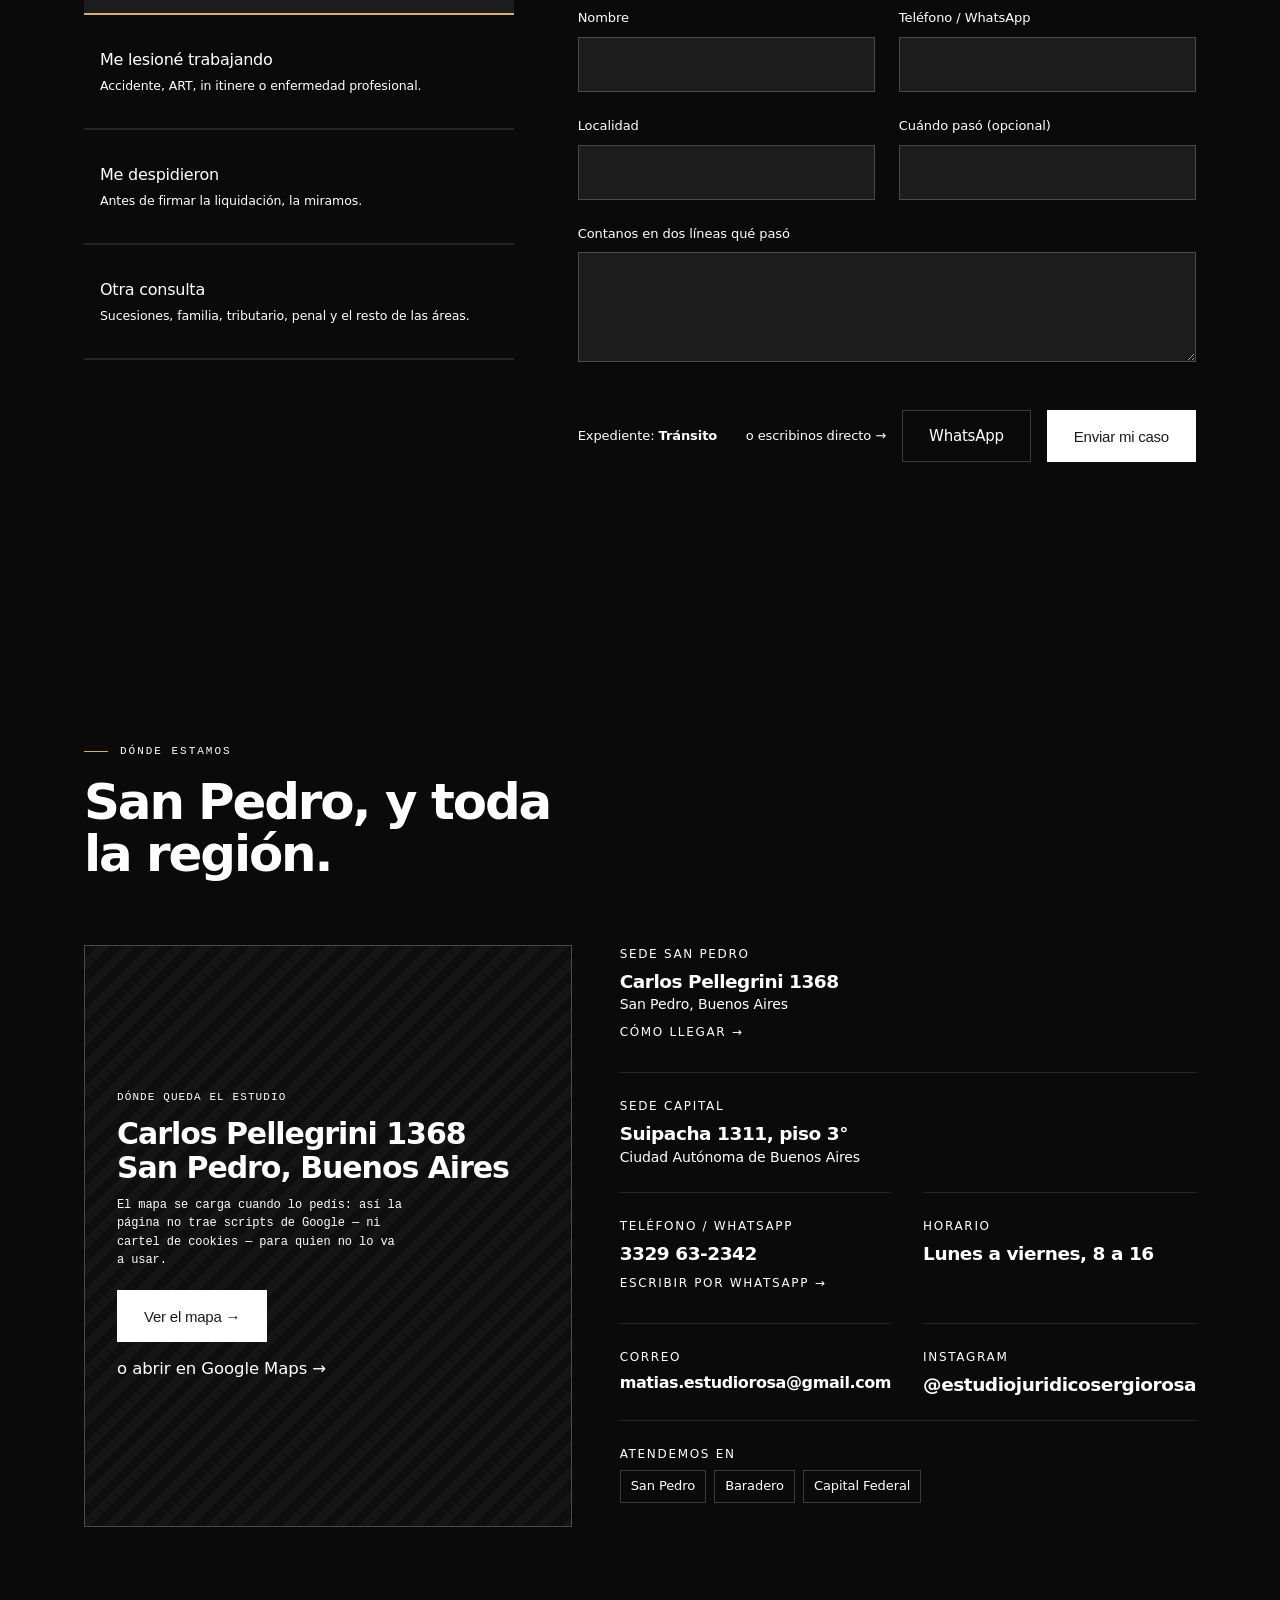
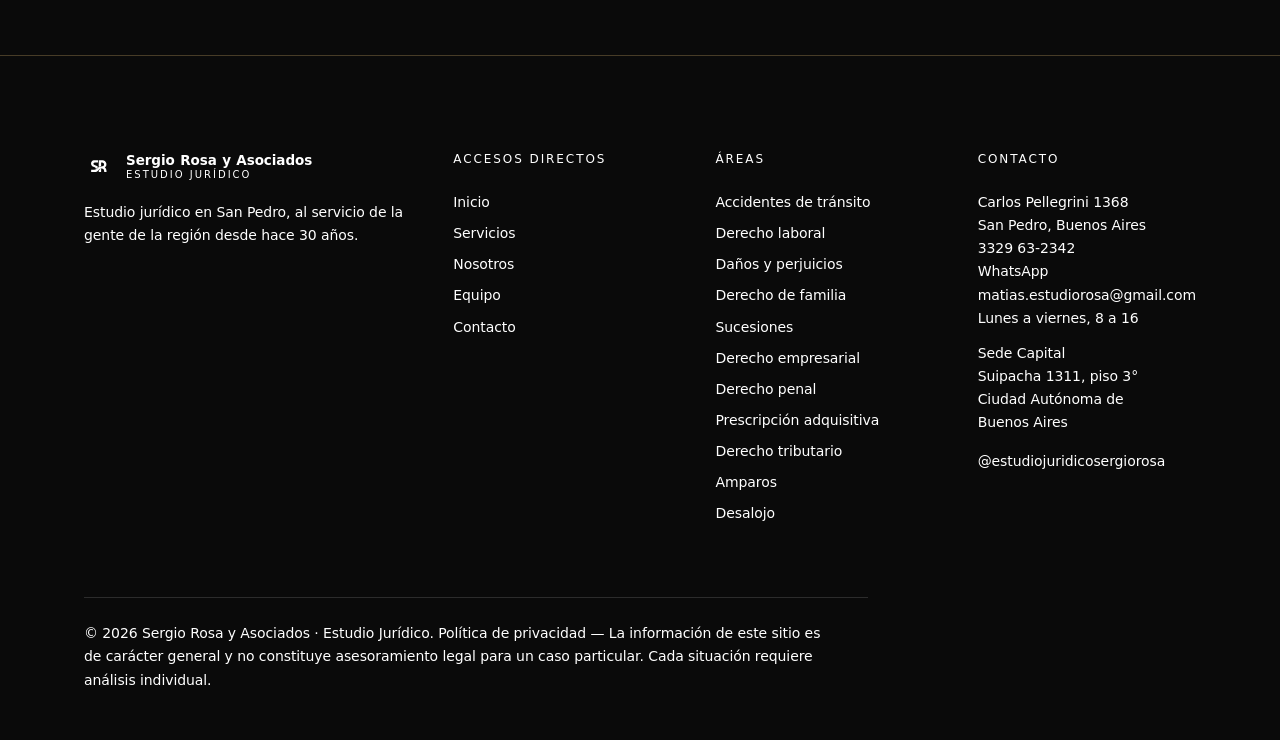
==== commit f7d86f57: "Google Analytics 4 con aviso de cookies y eventos de contacto GA se carga solo si la persona acepta." ====
--- a/accidentes-de-transito/index.html
+++ b/accidentes-de-transito/index.html
@@ -17,6 +17,7 @@
 .pag-area .hero h1{font-size:clamp(34px,4.8vw,64px);line-height:1.05;max-width:18ch}
 .pag-area .hero .lead{margin-top:var(--s4)}
 </style>
+<script src="../assets/medicion.js" defer></script>
 </head>
 
 <body class="sin-js telonando pag-area">
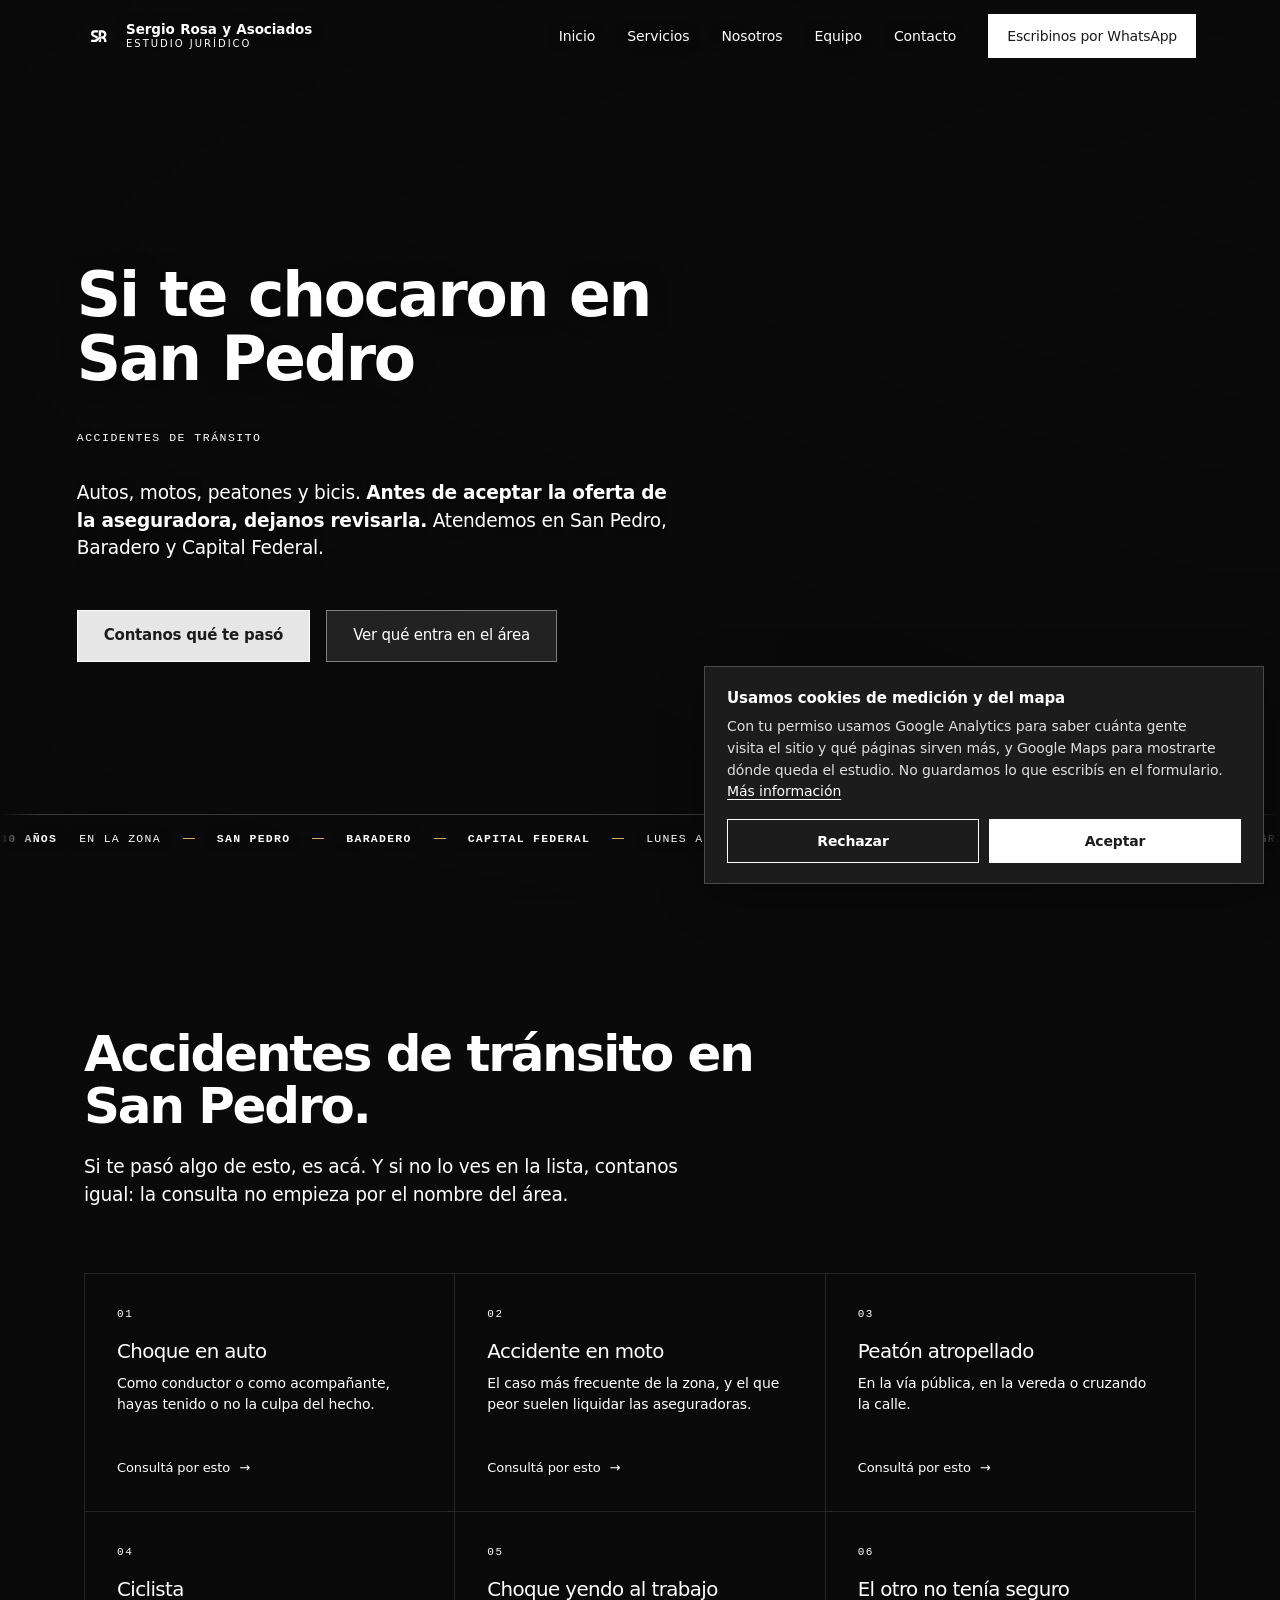
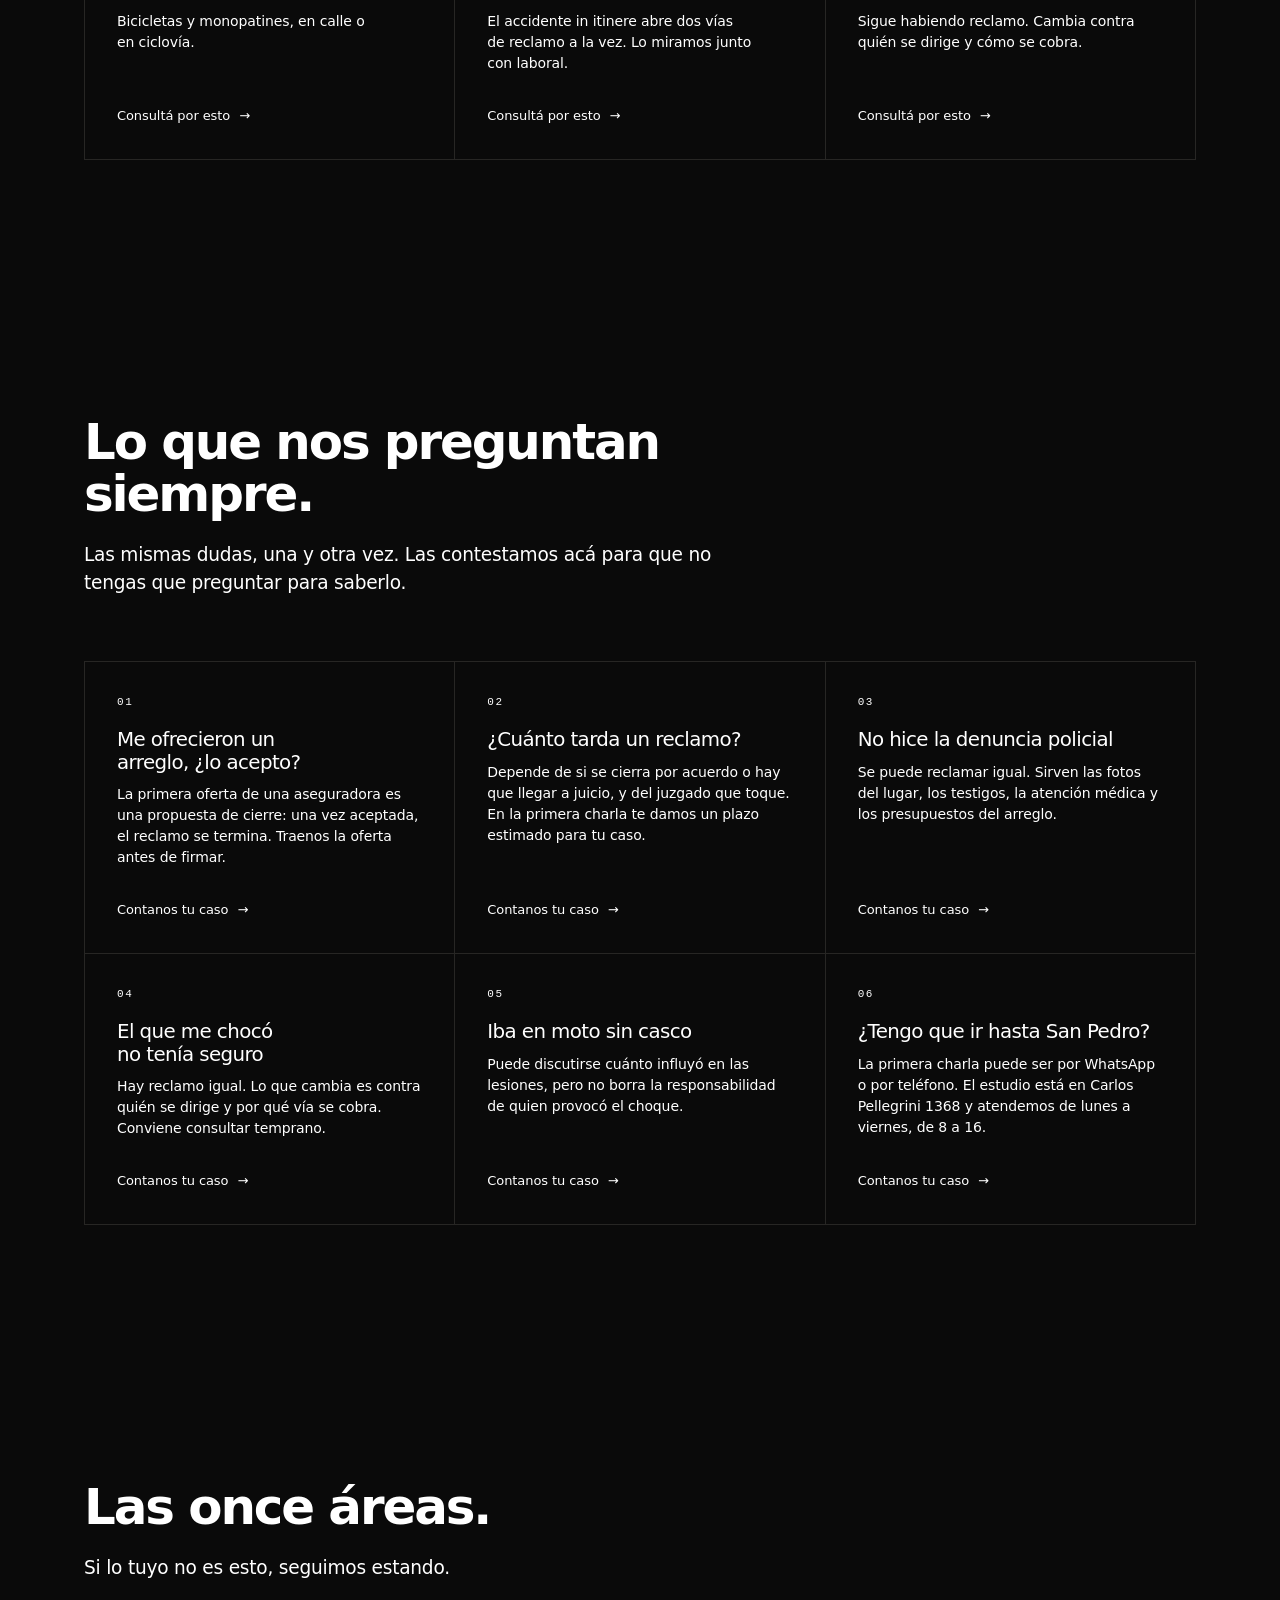
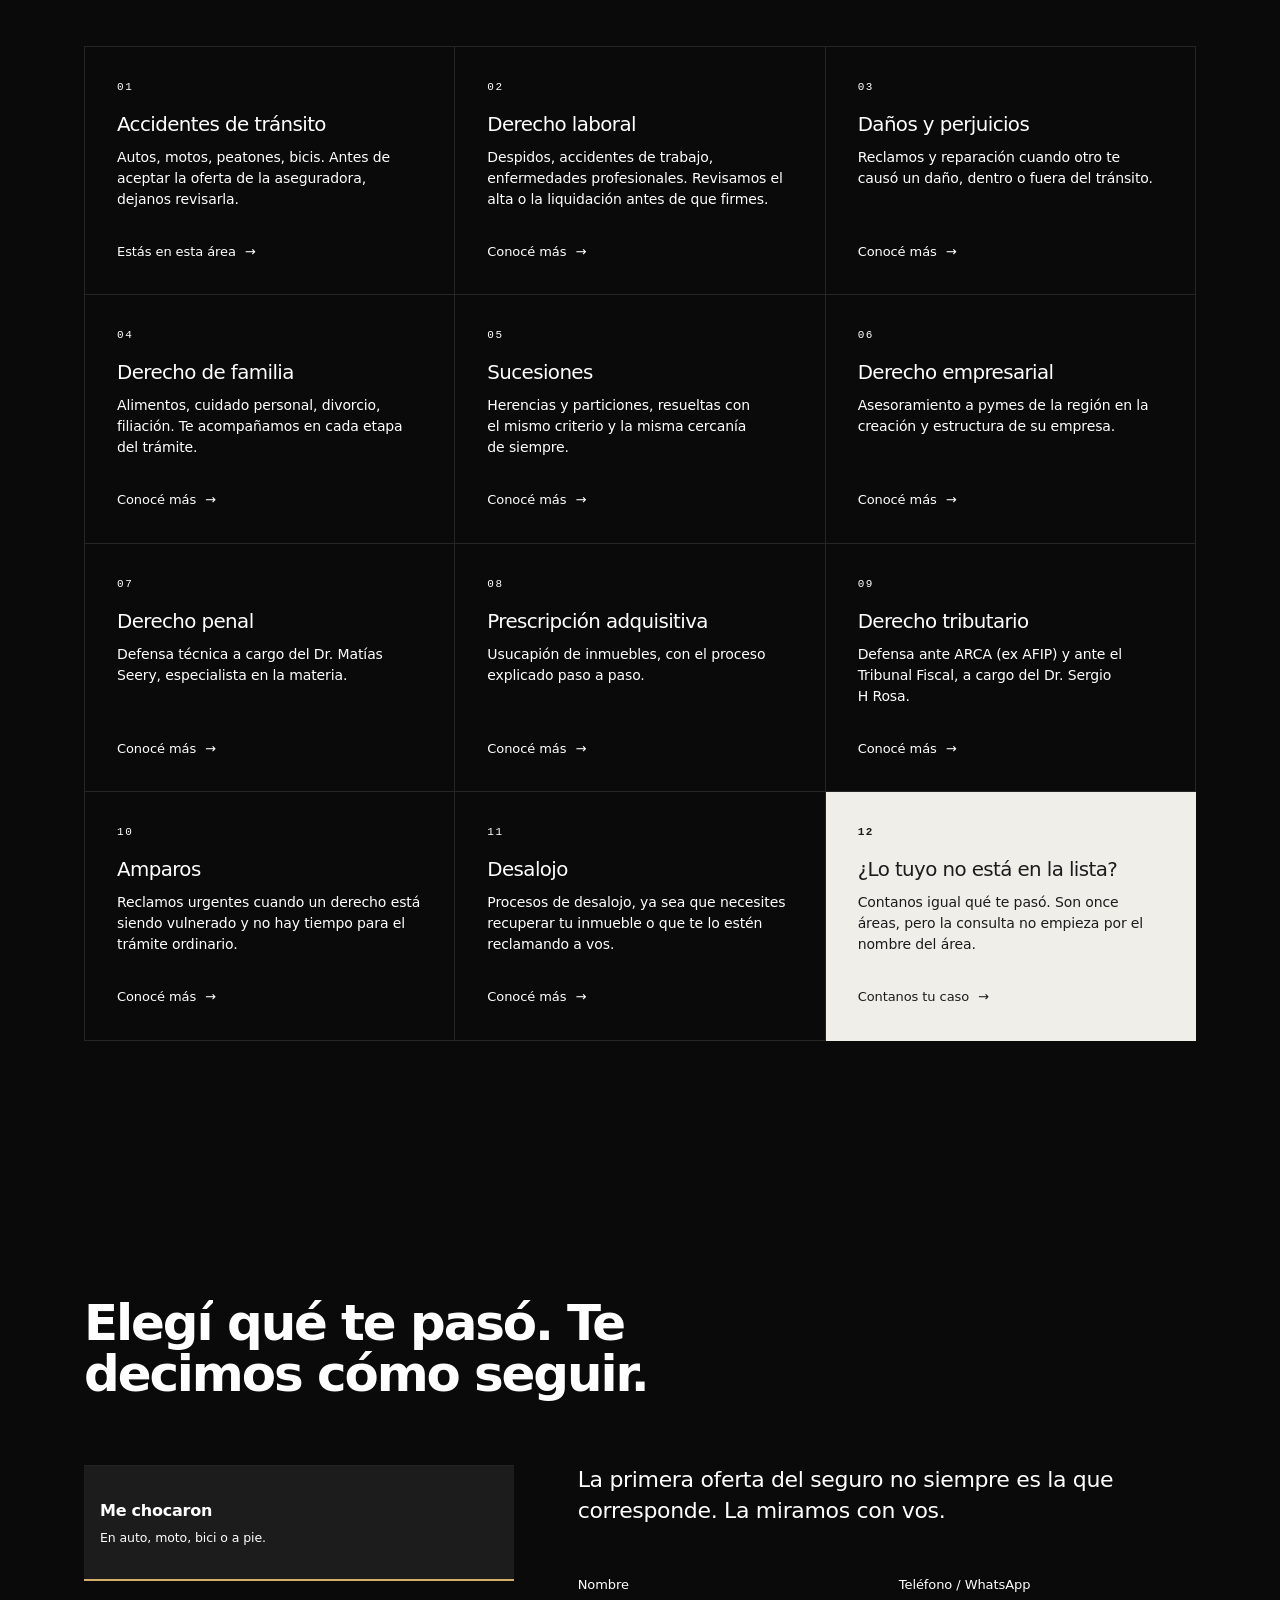
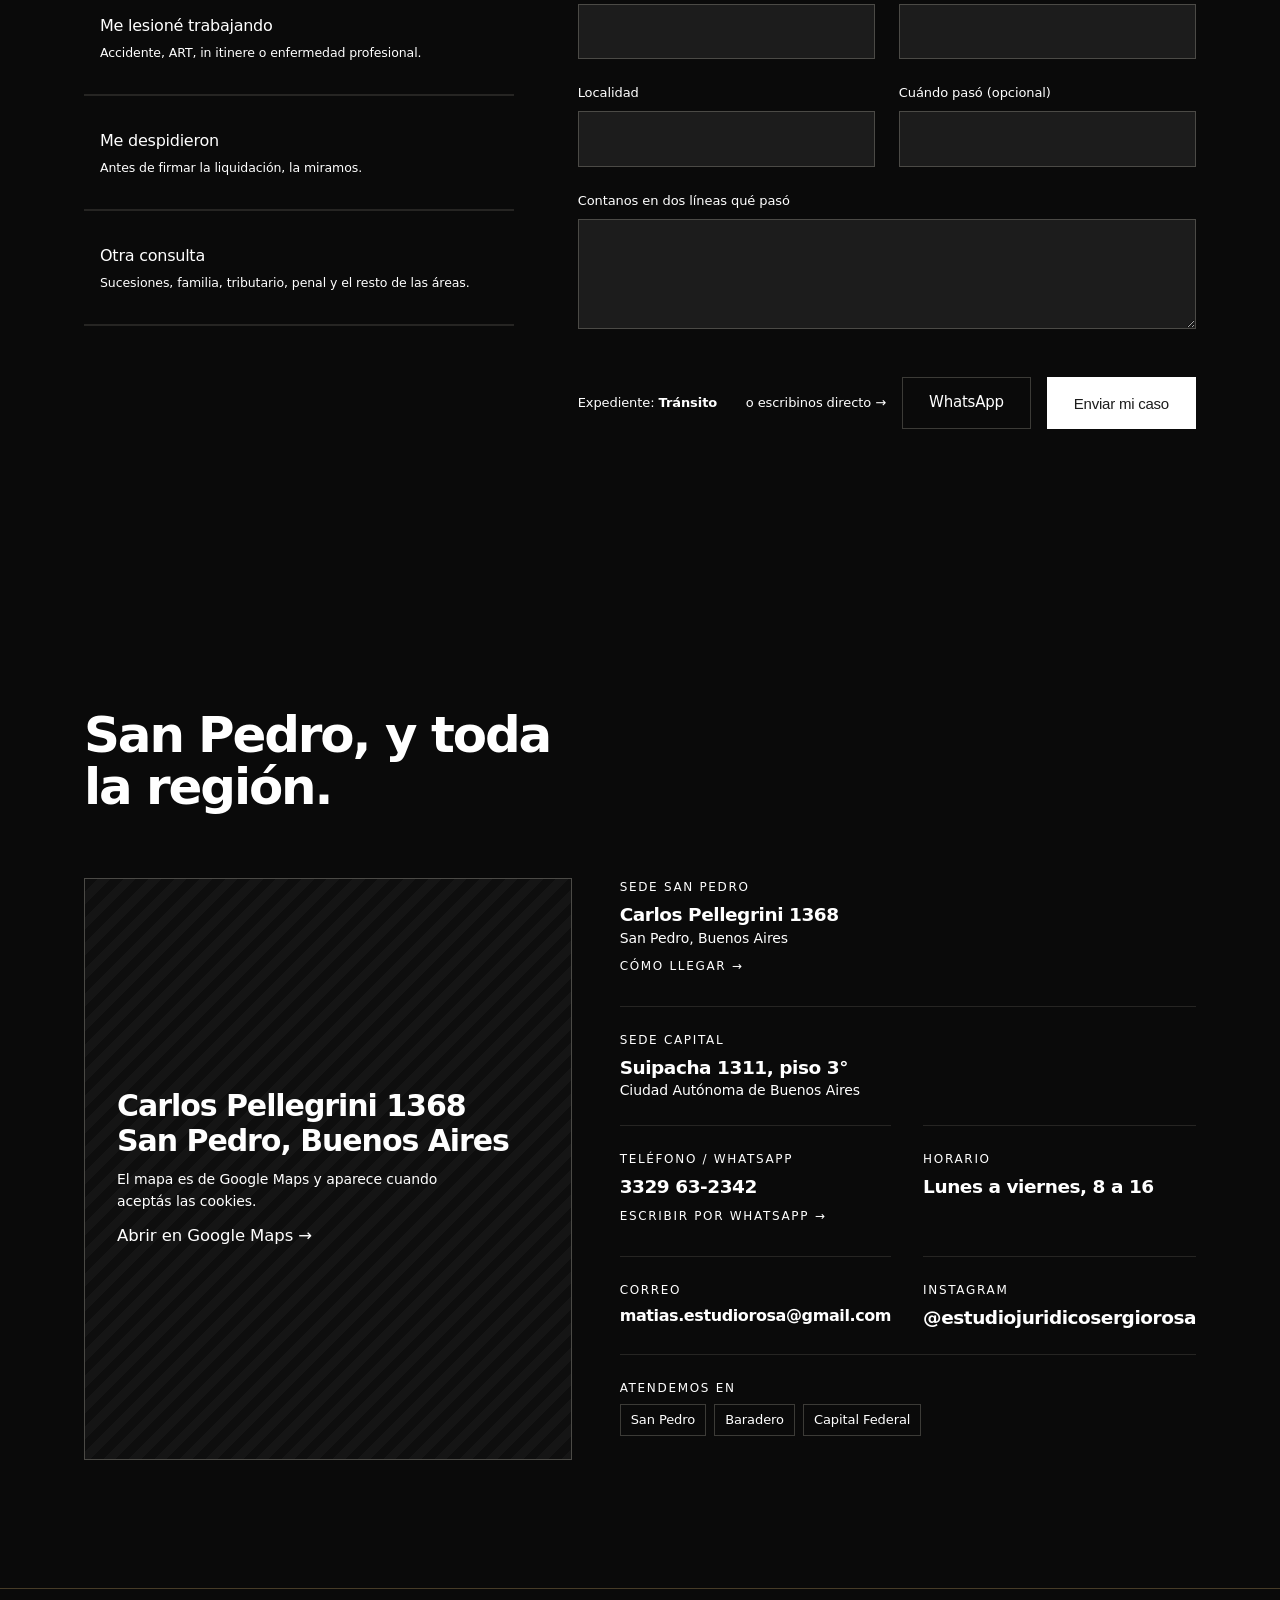
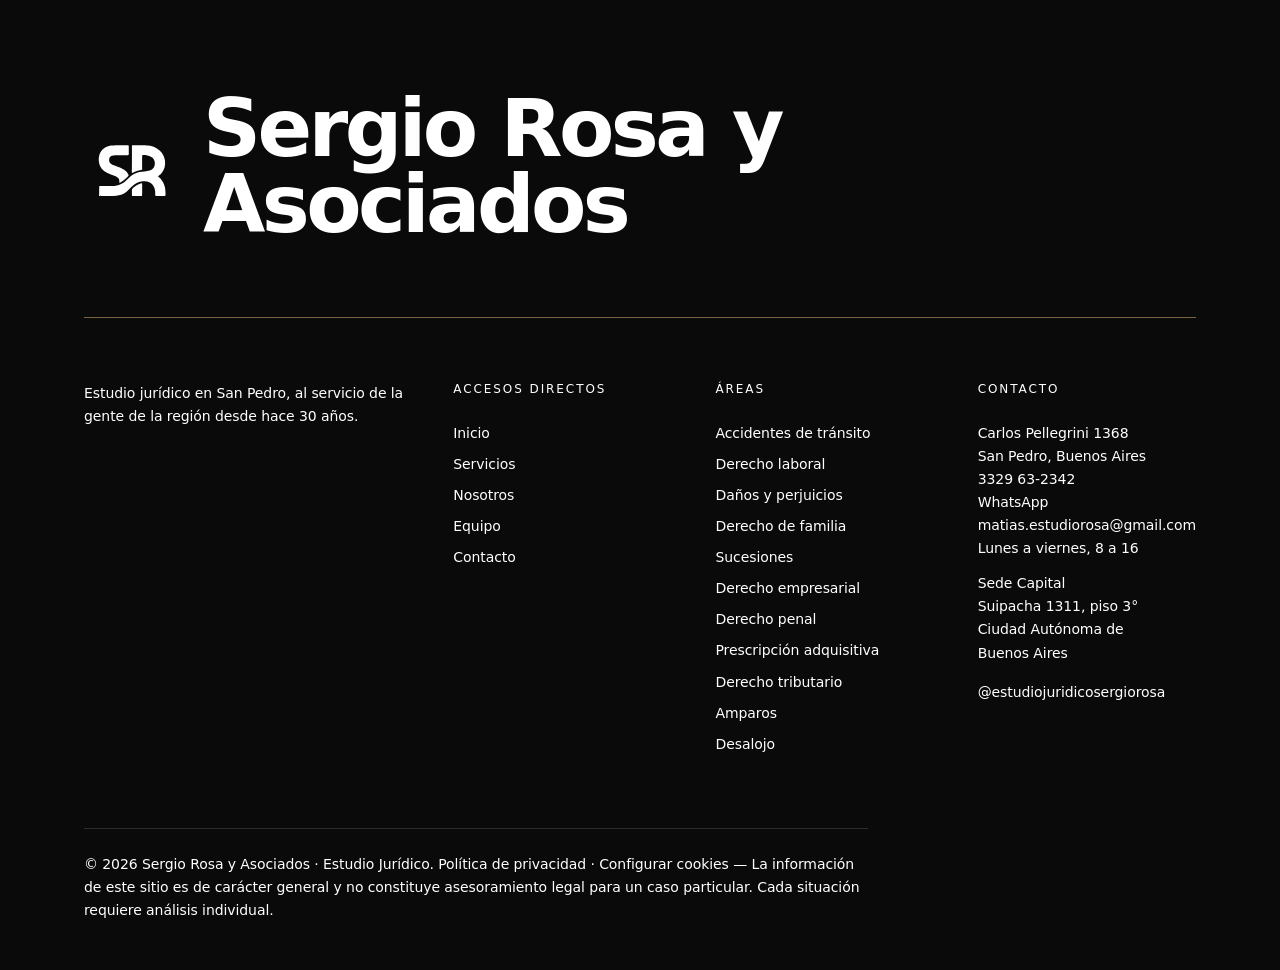
==== commit d174d6a7: "Header oscuro con seccion actual, carpeta de expediente, firma en el pie y mapa con permiso de cooki" ====
--- a/accidentes-de-transito/index.html
+++ b/accidentes-de-transito/index.html
@@ -342,8 +342,7 @@
 
 <section class="sec sec--dark" id="contacto">
     <div class="env">
-      <p class="kick" data-anim>Contacto</p>
-      <h2 data-anim style="margin:16px 0 20px;max-width:20ch">Elegí qué te pasó. Te decimos cómo seguir.</h2>
+      <h2 data-anim style="margin:0 0 20px;max-width:20ch">Elegí qué te pasó. Te decimos cómo seguir.</h2>
 
       <!-- DESTINO: matias.estudiorosa@gmail.com. Sin servidor, el envío arma el mail con los datos
            del formulario y lo abre en el cliente de correo de la persona. Es el
@@ -432,19 +431,16 @@
   </section>
 <section class="sec sec--dark" id="donde">
     <div class="env">
-      <p class="kick" data-anim>Dónde estamos</p>
-      <h2 data-anim style="margin-top:16px;max-width:20ch">San Pedro, y toda la región.</h2>
+      <h2 data-anim style="max-width:20ch">San Pedro, y toda la región.</h2>
       <div class="mapa-grid">
-        <!-- El embed de Google carga scripts y arrastra cartel de cookies.
-             Va una imagen del mapa embebida en el archivo, con link a Google Maps:
-             cero scripts, cero cartel, un clic más. -->
+        <!-- El mapa de Google deja cookies propias, así que va atado al aviso:
+             con «Aceptar» aparece solo al acercarse (sitio-2.js); sin permiso
+             se queda la dirección con el enlace a Google Maps. -->
         <div class="mapa" id="mapa" data-anim="izq">
           <div class="mapa__pre">
-            <p class="hueco__t">Dónde queda el estudio</p>
             <h3>Carlos Pellegrini 1368<br>San Pedro, Buenos Aires</h3>
-            <p class="hueco__d" style="max-width:40ch">El mapa se carga cuando lo pedís: así la página no trae scripts de Google — ni cartel de cookies — para quien no lo va a usar.</p>
-            <button class="btn" type="button" id="mapa-load">Ver el mapa →</button>
-            <p style="margin-top:4px"><a href="https://maps.app.goo.gl/MZXgna2a5sL994fv5" target="_blank" rel="noopener"><span class="barre">o abrir en Google Maps →</span></a></p>
+            <p class="mapa__nota">El mapa es de Google Maps y aparece cuando aceptás las cookies.</p>
+            <p><a href="https://maps.app.goo.gl/MZXgna2a5sL994fv5" target="_blank" rel="noopener"><span class="barre">Abrir en Google Maps →</span></a></p>
           </div>
         </div>
         <div class="ficha" data-anim="der">
@@ -470,13 +466,16 @@
 <!-- 10 · FOOTER -->
 <footer class="foot">
   <div class="env">
+    <!-- La firma (2026-10-12): el símbolo se arma con sus tres piezas y el
+         nombre sube detrás de una máscara, una sola vez, al entrar el pie.
+         Sin JS o con motion reducido queda quieta y completa. -->
+    <a class="foot__firma" href="../index.html" aria-label="Sergio Rosa y Asociados — volver al inicio">
+      <svg class="foot__sim" viewBox="0 0 457 400" aria-hidden="true" focusable="false"><g transform="matrix(1,0,0,1,-3923.354078,-158.025554)"><g transform="matrix(0.356776,0,0,0.555556,3448.841753,158.025554)"><g transform="matrix(2.802878,0,0,1.8,1236.584161,35.594531)"><path d="M258.048,99.5C258.078,93.491 257.628,93.314 258.483,92.484C259.584,91.413 307.264,91.829 316.451,92.914C346.125,96.418 371.962,115.927 376.005,146.579C381.258,186.409 351.3,201.871 351.451,203.509C351.551,204.592 377.373,219.098 377.834,258.494C377.932,266.887 378.706,272.646 375.508,272.681C372.946,272.709 349.258,272.97 343.488,272.68C340.162,272.513 341.296,265.444 341.23,260.502C340.918,237.223 325.502,214.862 291.483,221.414C245.831,230.206 252.517,272.878 191.5,272.678C142.924,272.519 142.022,273.547 141.359,271.555C140.894,270.159 141.195,242.054 141.222,239.489C141.257,236.24 143.247,237.23 187.5,237.123C238.66,236.998 238.598,201.641 278.624,188.931C294.86,183.775 333.405,190.224 339.122,164.405C347.506,126.538 299.865,124.809 295.595,126.717C293.698,127.566 294.889,152.628 294.604,177.504C294.561,181.219 289.948,179.3 278.487,182.455C263.169,186.672 257.847,193.965 257.923,189.47C258.05,182.019 258.049,182.032 258.048,99.5Z"></path><path d="M182.438,93.039C187.383,92.597 206.771,90.863 244.482,91.919C247.77,92.011 246.756,99.046 246.755,106.5C246.752,124.997 247.821,127.551 243.501,127.556C197.184,127.608 179.642,124.742 176.884,140.578C172.396,166.348 208.242,162.283 231.679,180.225C233.549,181.657 235.34,183.229 237.025,184.967C242.688,190.808 246.248,198.343 246.216,199.541C246.134,202.605 211.42,232.283 212.926,224.536C218.326,196.763 179.887,203.649 154.678,180.305C131.675,159.004 131.346,102.297 182.438,93.039Z"></path><path d="M258.034,264.501C257.982,260.584 257.538,249.121 258.766,247.705C271.79,232.69 287.699,228.707 290.606,227.979C295.001,226.878 294.602,229.029 294.603,233.499C294.609,271.275 294.875,272.562 292.515,272.671C292.154,272.687 260.01,272.682 259.467,272.653C257.344,272.538 258.03,266.775 258.034,264.501Z"></path></g></g></g></svg>
+      <span class="foot__nombre"><span>Sergio Rosa y Asociados</span></span>
+    </a>
     <div class="foot__grid">
       <div data-anim>
-        <a class="marca" href="../index.html">
-          <svg viewBox="0 0 457 400" aria-hidden="true" focusable="false"><g transform="matrix(1,0,0,1,-3923.354078,-158.025554)"><g transform="matrix(0.356776,0,0,0.555556,3448.841753,158.025554)"><g transform="matrix(2.802878,0,0,1.8,1236.584161,35.594531)"><path d="M258.048,99.5C258.078,93.491 257.628,93.314 258.483,92.484C259.584,91.413 307.264,91.829 316.451,92.914C346.125,96.418 371.962,115.927 376.005,146.579C381.258,186.409 351.3,201.871 351.451,203.509C351.551,204.592 377.373,219.098 377.834,258.494C377.932,266.887 378.706,272.646 375.508,272.681C372.946,272.709 349.258,272.97 343.488,272.68C340.162,272.513 341.296,265.444 341.23,260.502C340.918,237.223 325.502,214.862 291.483,221.414C245.831,230.206 252.517,272.878 191.5,272.678C142.924,272.519 142.022,273.547 141.359,271.555C140.894,270.159 141.195,242.054 141.222,239.489C141.257,236.24 143.247,237.23 187.5,237.123C238.66,236.998 238.598,201.641 278.624,188.931C294.86,183.775 333.405,190.224 339.122,164.405C347.506,126.538 299.865,124.809 295.595,126.717C293.698,127.566 294.889,152.628 294.604,177.504C294.561,181.219 289.948,179.3 278.487,182.455C263.169,186.672 257.847,193.965 257.923,189.47C258.05,182.019 258.049,182.032 258.048,99.5Z"></path><path d="M182.438,93.039C187.383,92.597 206.771,90.863 244.482,91.919C247.77,92.011 246.756,99.046 246.755,106.5C246.752,124.997 247.821,127.551 243.501,127.556C197.184,127.608 179.642,124.742 176.884,140.578C172.396,166.348 208.242,162.283 231.679,180.225C233.549,181.657 235.34,183.229 237.025,184.967C242.688,190.808 246.248,198.343 246.216,199.541C246.134,202.605 211.42,232.283 212.926,224.536C218.326,196.763 179.887,203.649 154.678,180.305C131.675,159.004 131.346,102.297 182.438,93.039Z"></path><path d="M258.034,264.501C257.982,260.584 257.538,249.121 258.766,247.705C271.79,232.69 287.699,228.707 290.606,227.979C295.001,226.878 294.602,229.029 294.603,233.499C294.609,271.275 294.875,272.562 292.515,272.671C292.154,272.687 260.01,272.682 259.467,272.653C257.344,272.538 258.03,266.775 258.034,264.501Z"></path></g></g></g></svg>
-          <span class="marca__txt"><b>Sergio Rosa y Asociados</b><span>Estudio Jurídico</span></span>
-        </a>
-        <p style="margin-top:20px">Estudio jurídico en San Pedro, al servicio de la gente de la región desde hace 30 años.</p>
+        <p>Estudio jurídico en San Pedro, al servicio de la gente de la región desde hace 30 años.</p>
       </div>
       <div data-anim>
         <h3>Accesos directos</h3>
--- a/assets/estilos.css
+++ b/assets/estilos.css
@@ -295,10 +295,29 @@
   display:block;height:100%;background:var(--dorado);
   transform:scaleX(var(--p,0));transform-origin:left center;
 }
+/* HEADER A (2026-10-12): al bajar pasa a ónix translúcido, no a hueso. La
+   barra clara cortaba una página que es toda oscura. El dorado ya está en la
+   barra de lectura de arriba, así que el borde de abajo es una hairline
+   neutra. */
 .head[data-fijo="si"]{
-  background:rgba(240,238,233,.92);backdrop-filter:saturate(1.4) blur(12px);
-  border-bottom-color:var(--dorado);
-}
+  background:rgba(10,10,10,.78);
+  -webkit-backdrop-filter:saturate(1.2) blur(14px);backdrop-filter:saturate(1.2) blur(14px);
+  border-bottom-color:rgba(242,234,219,.12);
+}
+.head[data-fijo="si"] .marca__txt b,.head[data-fijo="si"] .marca__txt span{color:#fff}
+.head[data-fijo="si"] .marca svg path{fill:#fff!important}
+.head[data-fijo="si"] .nav a{color:#fff}
+.head[data-fijo="si"] .head__menu{color:#fff}
+.head[data-fijo="si"] .btn{background:var(--blanco);color:var(--grafito);border-color:var(--blanco)}
+.head[data-fijo="si"] .btn:hover{background:#E8E4DB;color:var(--grafito)}
+.head[data-fijo="si"] :focus-visible{outline-color:#fff}
+/* La sección en la que estás: un solo subrayado dorado que se desliza de un
+   link al otro (lo mueve sitio-2.js). Se mueve con transform, no con width. */
+.nav{position:relative}
+.nav__marca{position:absolute;left:0;bottom:-6px;width:1px;height:1px;background:var(--dorado);
+  transform-origin:0 50%;opacity:0;pointer-events:none;
+  transition:transform .38s var(--salida),opacity .2s var(--ease)}
+.nav a[aria-current] .barre::after{transform:scaleX(0)}
 /* Sobre la foto del hero el header no tiene fondo: todo pasa a blanco, con
    sombra de texto para que aguante cualquier zona de la imagen. Al ganar el
    fondo blanco (data-fijo="si") vuelve a grafito. */
@@ -888,43 +907,73 @@
   margin:var(--s7) 0 var(--s6);
   pointer-events:none;                /* la carpeta no come clics de la grilla */
 }
+/* LA CARPETA DE EXPEDIENTE (2026-10-12, variante A de
+   design/carpeta-header-variantes.html). La mueve el motor con dos números:
+   --suelto (los elásticos se sueltan, 0 a 1) y --abre (la tapa, 0 a 1). */
 .cpo__f{
-  --ancho-carp:360px;
-  --alto-carp:calc(var(--ancho-carp) * .8);
-  position:relative;
-  width:var(--ancho-carp);height:var(--alto-carp);
-  /* la abre y la cierra el motor con --abre, de 0 a 1 */
-  opacity:var(--vive,1);
-  transition:opacity .5s var(--ease);
-}
-.cpo__back{
-  position:absolute;inset:0;z-index:0;
-  background:var(--superficie);
-  border:1px solid var(--linea);
-}
-/* la pestaña, montada 1px sobre el borde de arriba del cuerpo para que la
-   boca de la carpeta no quede cruzada por una línea */
-.cpo__back::after{
-  content:"";position:absolute;left:-1px;bottom:calc(100% - 1px);
-  width:30%;height:calc(var(--alto-carp) * .13);
-  background:var(--superficie);
-  border:1px solid var(--linea);border-bottom:0;
-}
-/* Las dos hojas de la tapa. El plegado es el del componente original
-   —skew(±15deg) scaleY(.6)— interpolado por --abre en vez de disparado por
-   una clase, porque acá lo maneja el scroll y tiene que poder quedar a mitad
-   de camino. La costura dorada es la única aparición del dorado. */
+  position:relative;width:420px;height:320px;perspective:1200px;
+  opacity:var(--vive,1);transition:opacity .5s var(--ease);
+}
+/* sobre ónix una sombra negra no se ve: la profundidad la da la luz de la mesa */
+.cpo__luz{position:absolute;left:-30%;right:-30%;top:20%;bottom:-26%;z-index:-1;pointer-events:none;
+  background:radial-gradient(50% 46% at 50% 62%,rgba(242,234,219,.07),rgba(242,234,219,0) 70%)}
+.cpo__lomo{position:absolute;inset:38px 0 0;z-index:0;
+  background:url("data:image/svg+xml;utf8,<svg xmlns='http://www.w3.org/2000/svg' width='160' height='160'><filter id='n'><feTurbulence type='fractalNoise' baseFrequency='.85' numOctaves='3' stitchTiles='stitch'/><feColorMatrix values='0 0 0 0 1 0 0 0 0 1 0 0 0 0 1 0 0 0 .07 0'/></filter><rect width='100%' height='100%' filter='url(%23n)'/></svg>"),linear-gradient(180deg,#171717,#121212);
+  border:1px solid rgba(242,234,219,.12)}
+.cpo__lomo::before{ /* la solapa */
+  content:"";position:absolute;left:-1px;bottom:100%;width:46%;height:38px;
+  background:url("data:image/svg+xml;utf8,<svg xmlns='http://www.w3.org/2000/svg' width='160' height='160'><filter id='n'><feTurbulence type='fractalNoise' baseFrequency='.85' numOctaves='3' stitchTiles='stitch'/><feColorMatrix values='0 0 0 0 1 0 0 0 0 1 0 0 0 0 1 0 0 0 .07 0'/></filter><rect width='100%' height='100%' filter='url(%23n)'/></svg>"),#171717;border:1px solid rgba(242,234,219,.12);border-bottom:0;
+  clip-path:polygon(0 0,88% 0,100% 100%,0 100%);
+}
+.cpo__solapa{position:absolute;left:16px;top:-27px;z-index:1;font-size:11.5px;font-weight:600;letter-spacing:.005em;color:rgba(255,255,255,.88)}
 .cpo__tapa{
-  position:absolute;inset:0;z-index:3;
-  background:var(--superficie);
-  border:1px solid var(--linea);
-  border-top:1px solid rgba(212,175,106,.55);
-  transform-origin:bottom;
-  transform:skew(calc(var(--abre,0) * 15deg)) scaleY(calc(1 - var(--abre,0) * .4));
-}
-.cpo__tapa--der{
-  transform:skew(calc(var(--abre,0) * -15deg)) scaleY(calc(1 - var(--abre,0) * .4));
-}
+  position:absolute;left:0;right:0;bottom:0;height:calc(100% - 66px);z-index:3;
+  background:url("data:image/svg+xml;utf8,<svg xmlns='http://www.w3.org/2000/svg' width='160' height='160'><filter id='n'><feTurbulence type='fractalNoise' baseFrequency='.85' numOctaves='3' stitchTiles='stitch'/><feColorMatrix values='0 0 0 0 1 0 0 0 0 1 0 0 0 0 1 0 0 0 .07 0'/></filter><rect width='100%' height='100%' filter='url(%23n)'/></svg>"),linear-gradient(180deg,#262626 0%,#1E1E1E 38%,#1A1A1A 100%);
+  border:1px solid rgba(242,234,219,.15);border-top:1px solid rgba(212,175,106,.7);
+  box-shadow:inset 0 1px 0 rgba(255,255,255,.07),inset 0 -24px 40px -24px rgba(0,0,0,.6);
+  transform-origin:50% 100%;
+  transform:rotateX(calc(var(--abre,0) * -62deg));
+  filter:brightness(calc(1 + var(--abre,0) * .28));
+  display:flex;flex-direction:column;align-items:center;justify-content:center;gap:18px;
+}
+.cpo__tapa::before{content:"";position:absolute;left:0;right:0;top:0;height:10px;
+  background:linear-gradient(180deg,rgba(255,255,255,.05),transparent);pointer-events:none}
+.cpo__emblema{position:relative;width:78px;height:78px;display:grid;place-items:center}
+.cpo__sello{width:44px;height:39px}
+.cpo__sello path{fill:#2C2C2C!important}
+.cpo__sello{filter:drop-shadow(0 1px 0 rgba(255,255,255,.17)) drop-shadow(0 -1px 0 rgba(0,0,0,.9))}
+.cpo__sello-borde{position:absolute;inset:0;border-radius:50%;border:1px solid rgba(212,175,106,.5);
+  box-shadow:inset 0 0 0 4px #1F1F1F,inset 0 0 0 5px rgba(212,175,106,.24)}
+/* la carátula: el rótulo de papel pegado en la tapa */
+.cpo__caratula{position:relative;width:238px;padding:11px 14px 10px;
+  background:#ECE9E2;color:var(--grafito);
+  box-shadow:0 1px 0 rgba(0,0,0,.5),0 6px 14px -8px rgba(0,0,0,.8);
+  display:flex;flex-direction:column;gap:6px}
+.cpo__caratula::before{content:"";position:absolute;inset:4px;border:1px solid rgba(28,28,28,.22);pointer-events:none}
+.cpo__caratula b{font-size:13.5px;font-weight:600;letter-spacing:-.01em;line-height:1.2;display:flex;justify-content:space-between}
+.cpo__caratula b i{font-style:normal;font-variant-numeric:tabular-nums}
+.cpo__caratula span{font-size:10.5px;font-weight:400;line-height:1.3;border-top:1px solid rgba(28,28,28,.18);padding-top:6px}
+/* dos elásticos tejidos que abrazan las esquinas; se sueltan por su diagonal */
+.cpo__elastico{position:absolute;z-index:4;width:76px;height:5px;margin:-2.5px 0 0 -38px;border-radius:1px;
+  background:repeating-linear-gradient(90deg,rgba(0,0,0,.16) 0 1px,transparent 1px 3px),linear-gradient(180deg,#7A623C,#C8A866 45%,#9A7E4A 75%,#6E5734);
+  box-shadow:0 2px 5px rgba(0,0,0,.65),inset 0 1px 0 rgba(255,255,255,.18);
+  opacity:calc(1 - var(--suelto,0))}
+.cpo__elastico--a{left:calc(100% - 24px);top:90px;
+  transform:translate(calc(var(--suelto,0) * 30px),calc(var(--suelto,0) * -30px)) rotate(calc(45deg + var(--suelto,0) * 7deg))}
+.cpo__elastico--b{left:24px;top:calc(100% - 24px);
+  transform:translate(calc(var(--suelto,0) * -30px),calc(var(--suelto,0) * 30px)) rotate(calc(45deg - var(--suelto,0) * 7deg))}
+
+/* EL PAPEL ES UN DOCUMENTO: mientras viaja, cada celda muestra el número y el
+   nombre del área donde después va a quedar el título, con renglones abajo.
+   Lo agrega el motor (aria-hidden) y vive sólo con .cpo--on. */
+.srv__doc{display:none}
+.cpo--on .srv__doc{display:flex;position:absolute;left:var(--s4);right:var(--s4);top:var(--s4);
+  flex-direction:column;gap:14px;color:var(--grafito);opacity:var(--papel,0);pointer-events:none}
+.cpo--on .srv__doc b{font-family:var(--mono);font-size:11px;letter-spacing:.14em;font-weight:600}
+.cpo--on .srv__doc span{font-size:clamp(19px,1.55vw,23px);letter-spacing:-.03em;line-height:1.14;font-weight:600}
+.cpo--on .srv__doc::after{content:"";display:block;height:72px;margin-top:4px;
+  background:repeating-linear-gradient(180deg,rgba(28,28,28,.16) 0 1px,transparent 1px 15px);
+  -webkit-mask:linear-gradient(90deg,#000 70%,transparent);mask:linear-gradient(90deg,#000 70%,transparent)}
 
 /* LAS CELDAS. Mientras están adentro de la carpeta o viajando, el motor les
    escribe el transform cuadro a cuadro. El z-index se lo escribe también:
@@ -967,7 +1016,7 @@
 .cpo--suelta .srv__c{will-change:transform}
 
 @media (max-width:900px){
-  .cpo__f{--ancho-carp:260px}
+  .cpo__f{transform:scale(.72);transform-origin:50% 100%;margin-top:-90px}
   /* el top era del sticky, que se cayó: la banda va en el flujo */
 }
 /* motion reducido no necesita regla propia: la banda ya está oculta por
@@ -1470,7 +1519,15 @@
 }
 .mapa__pre h3{font-size:clamp(22px,2.4vw,30px);letter-spacing:-.035em;line-height:1.15}
 .mapa__pre .btn{align-self:flex-start;margin-top:10px}
-.mapa iframe{position:absolute;inset:0;width:100%;height:100%;border:0;display:block;filter:saturate(.9)}
+/* El mapa en grises oscuros: un Google Maps a todo color en medio del ónix
+   era lo único de la página fuera de paleta. Entra con un fundido cuando
+   terminó de cargar, no a pedazos. */
+.mapa iframe{position:absolute;inset:0;width:100%;height:100%;border:0;display:block;
+  filter:grayscale(1) invert(.9) contrast(.88) brightness(.98);
+  opacity:0;transition:opacity .6s var(--ease)}
+.mapa[data-cargado="si"] iframe{opacity:1}
+.mapa__nota{font-size:14px;max-width:36ch}
+.mapa[data-pedido="si"] .mapa__nota{visibility:hidden}
 .mapa[data-cargado="si"] .mapa__pre{display:none}
 /* la ficha en dos columnas: los datos cortos se leen de un barrido y la
    dirección, las ciudades y lo pendiente ocupan el ancho completo */
@@ -1498,6 +1555,32 @@
    nombre del estudio con un hueco al lado. El único <svg> del pie es el
    símbolo, así que la regla no toca nada más. */
 .foot svg path{fill:#fff!important}
+/* LA FIRMA (2026-10-12). El nombre del estudio al ancho del pie, con el
+   símbolo al lado, como se firma un escrito. La hairline dorada de abajo
+   separa la firma de los datos. */
+.foot__firma{position:relative;display:flex;align-items:center;gap:clamp(6px,1vw,14px);
+  padding-bottom:var(--s6);margin-bottom:var(--s6);color:#fff}
+.foot__firma:hover{text-decoration:none}
+.foot__firma::after{content:"";position:absolute;left:0;right:0;bottom:0;height:1px;
+  background:rgba(212,175,106,.55);transform-origin:0 50%}
+.foot .foot__sim{width:clamp(76px,10vw,140px);margin:0 -.5vw 0 -1.2vw;height:auto;aspect-ratio:457/400;flex:none;overflow:visible}
+.foot__nombre{display:block;overflow:hidden;padding:.06em 0 .14em;
+  font-size:clamp(30px,6.3vw,82px);line-height:.95;letter-spacing:-.045em;font-weight:600;word-spacing:.02em}
+.foot__nombre > span{display:block}
+/* el gesto: sólo con .foot--anima, que pone sitio-2.js */
+.foot--anima .foot__sim path{transform-box:fill-box;transform-origin:50% 50%;opacity:0;
+  transition:transform .9s var(--salida),opacity .5s var(--ease)}
+.foot--anima .foot__sim path:nth-child(1){transform:translate(150px,0)}
+.foot--anima .foot__sim path:nth-child(2){transform:translate(-150px,0)}
+.foot--anima .foot__sim path:nth-child(3){transform:translate(0,130px)}
+.foot--anima .foot__nombre > span{transform:translate3d(0,108%,0);transition:transform 1s var(--salida) .22s}
+.foot--anima .foot__firma::after{transform:scaleX(0);transition:transform 1.2s var(--salida) .4s}
+/* :nth-child(n) para empatar la especificidad de los tres de arriba */
+.foot--visto .foot__sim path:nth-child(n){transform:none;opacity:1}
+.foot--visto .foot__sim path:nth-child(2){transition-delay:.09s}
+.foot--visto .foot__sim path:nth-child(3){transition-delay:.18s}
+.foot--visto .foot__nombre > span{transform:none}
+.foot--visto .foot__firma::after{transform:scaleX(1)}
 .foot__grid{display:grid;grid-template-columns:1.5fr 1fr 1fr 1fr;gap:var(--s5)}
 .foot h3{color:#fff;font-size:12px;letter-spacing:.16em;text-transform:uppercase;font-weight:200;margin-bottom:var(--s3)}
 .foot li{margin-bottom:9px;font-size:14px}
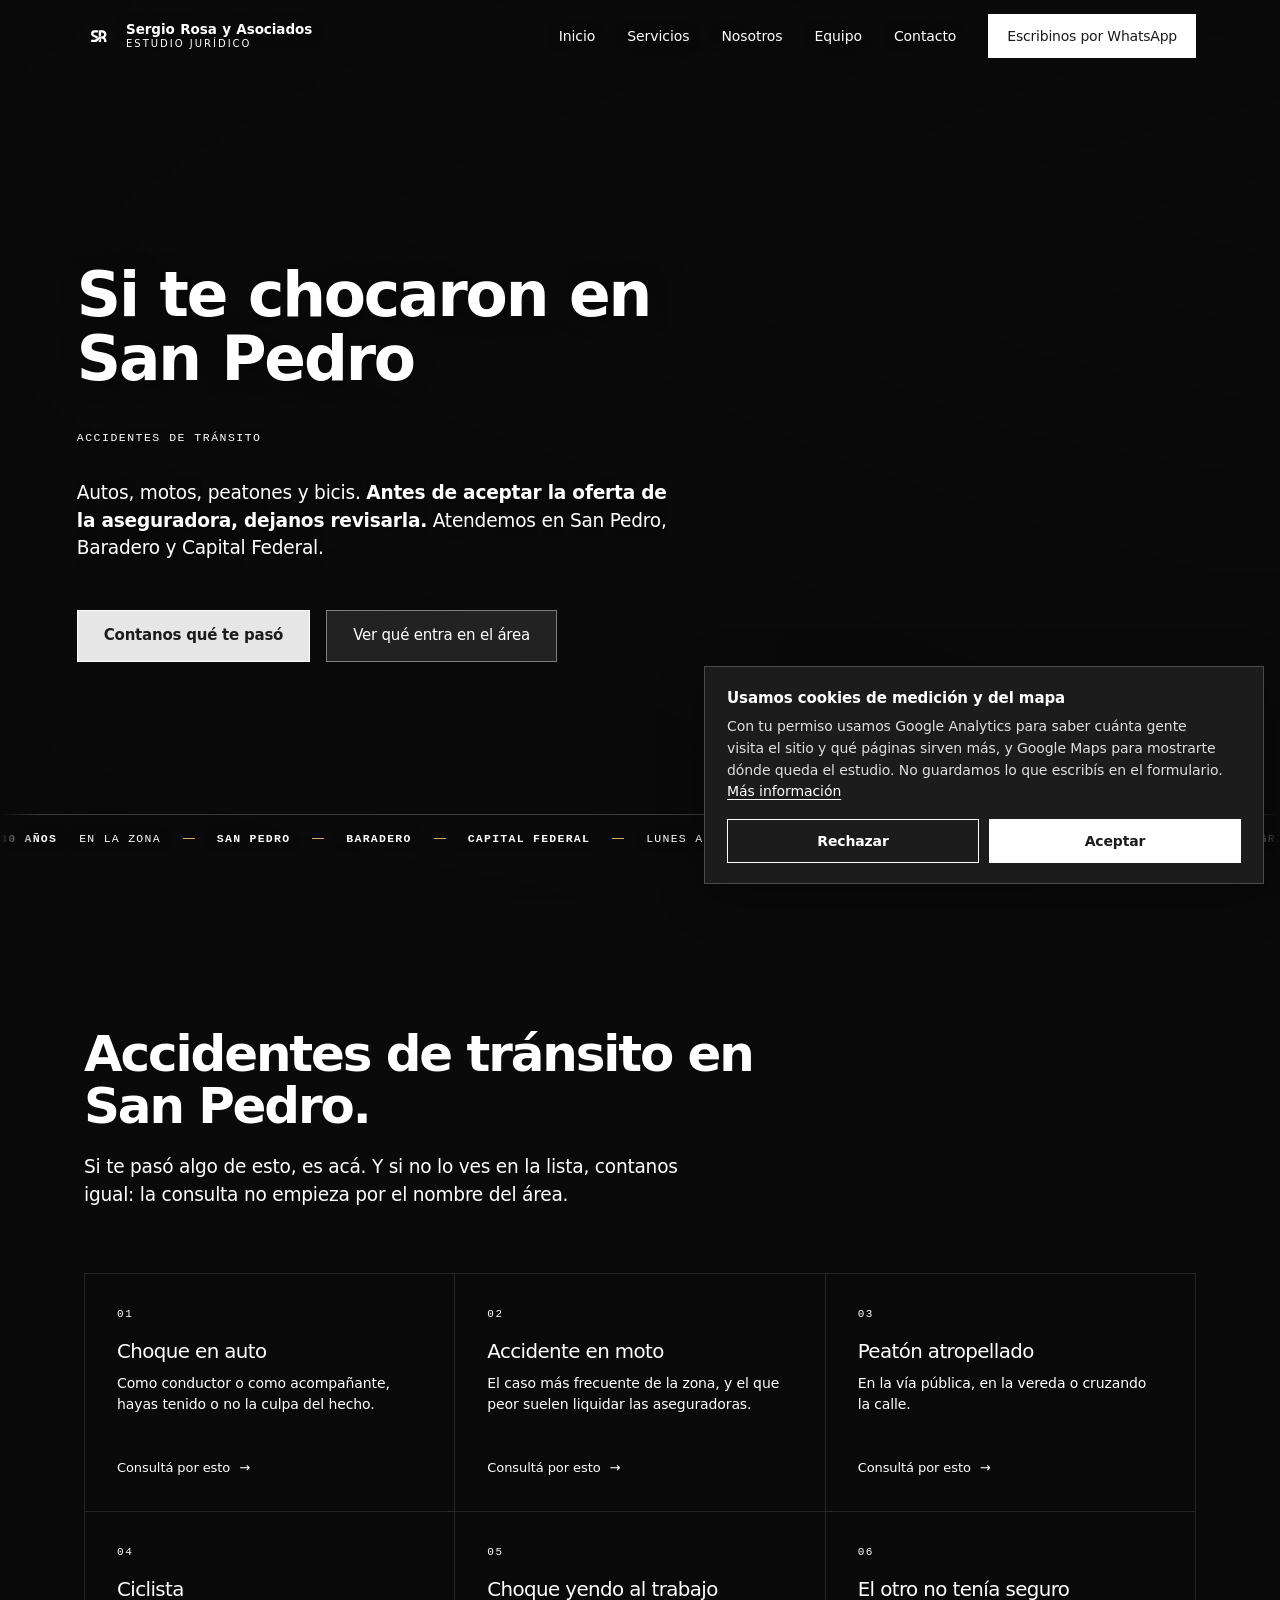
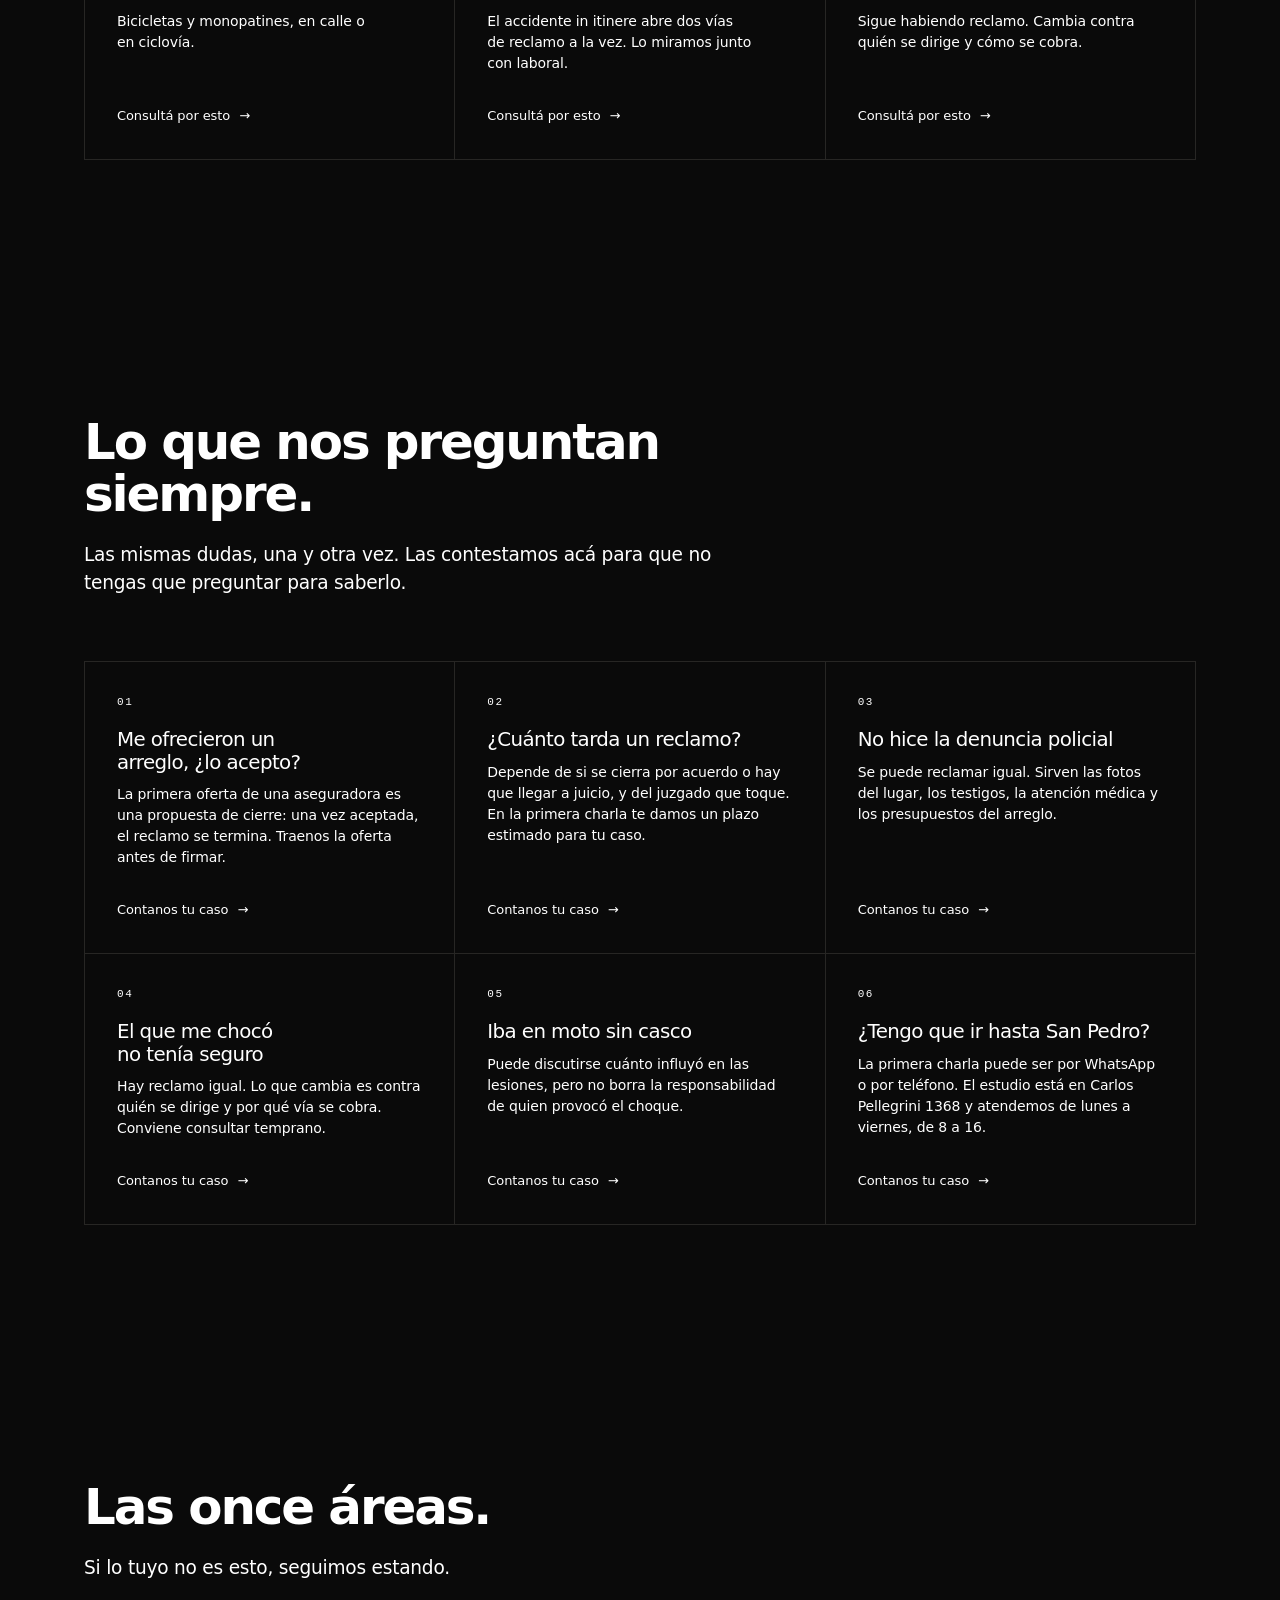
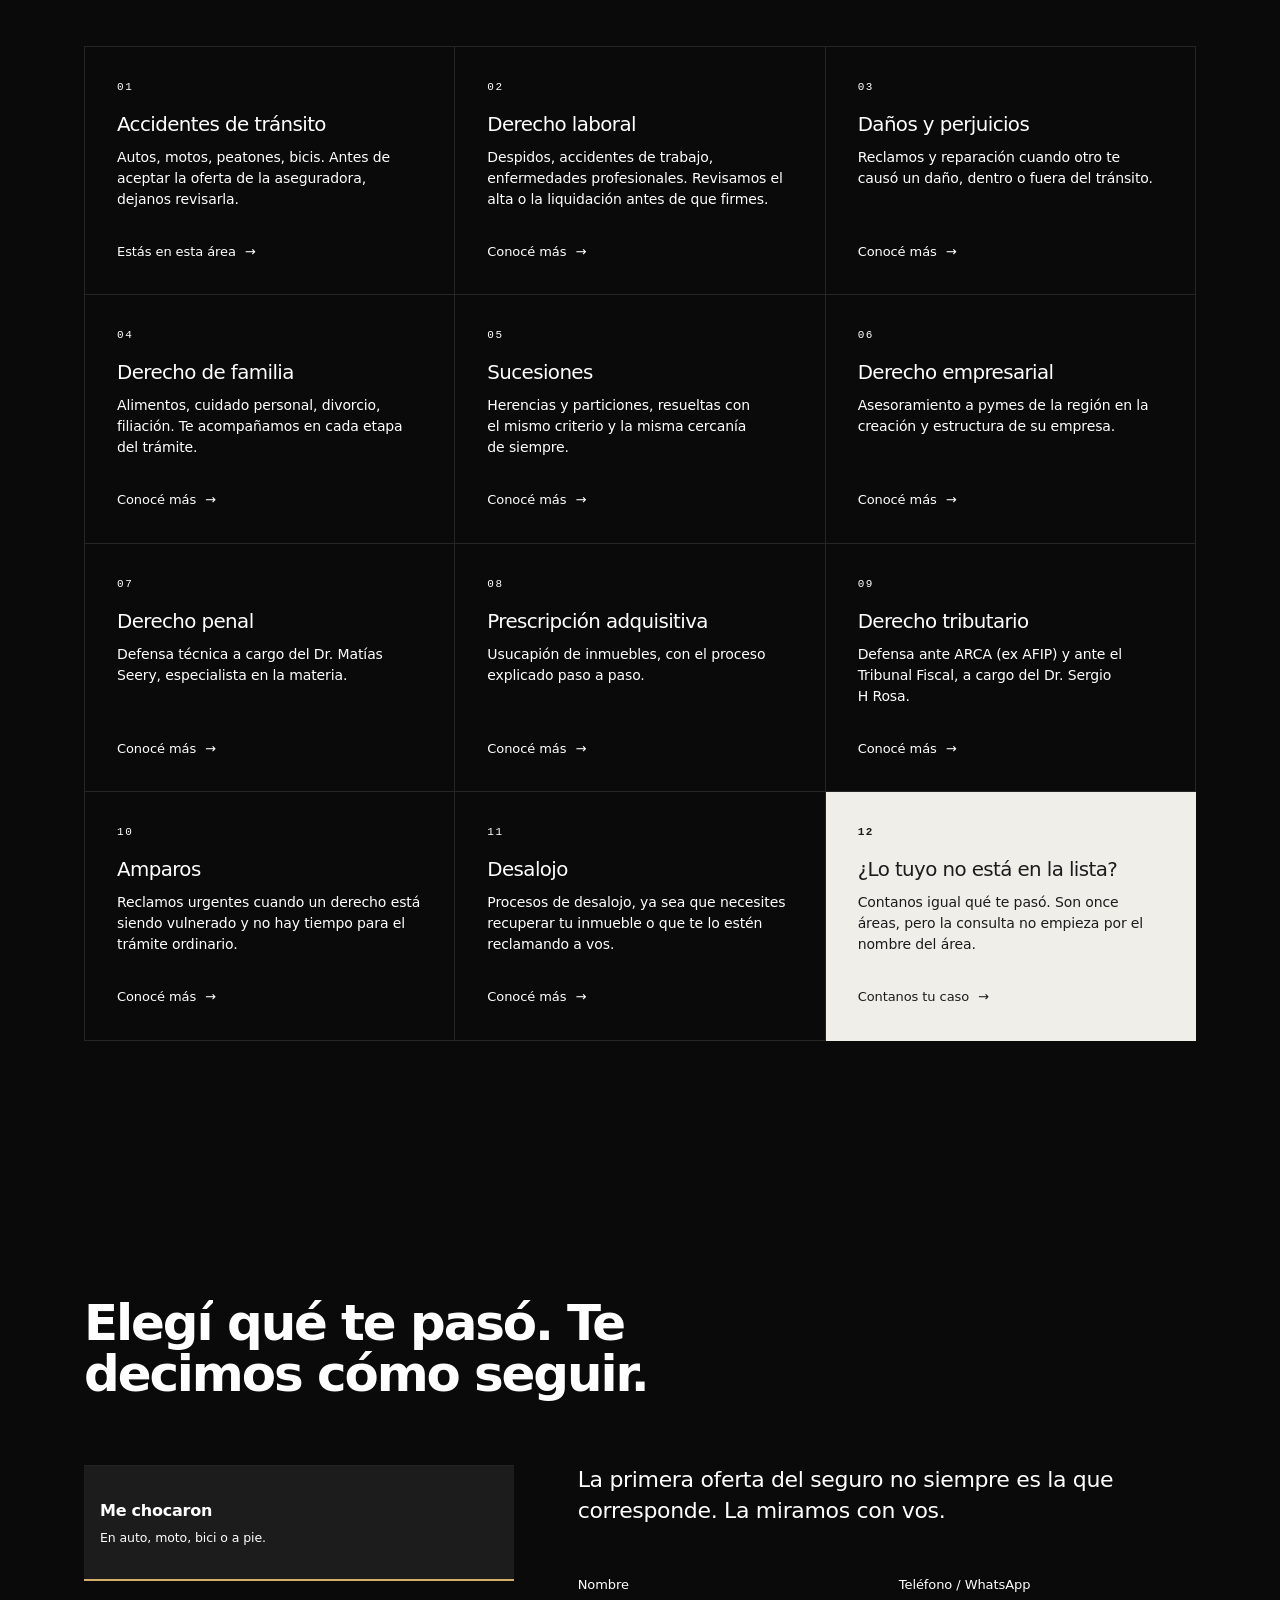
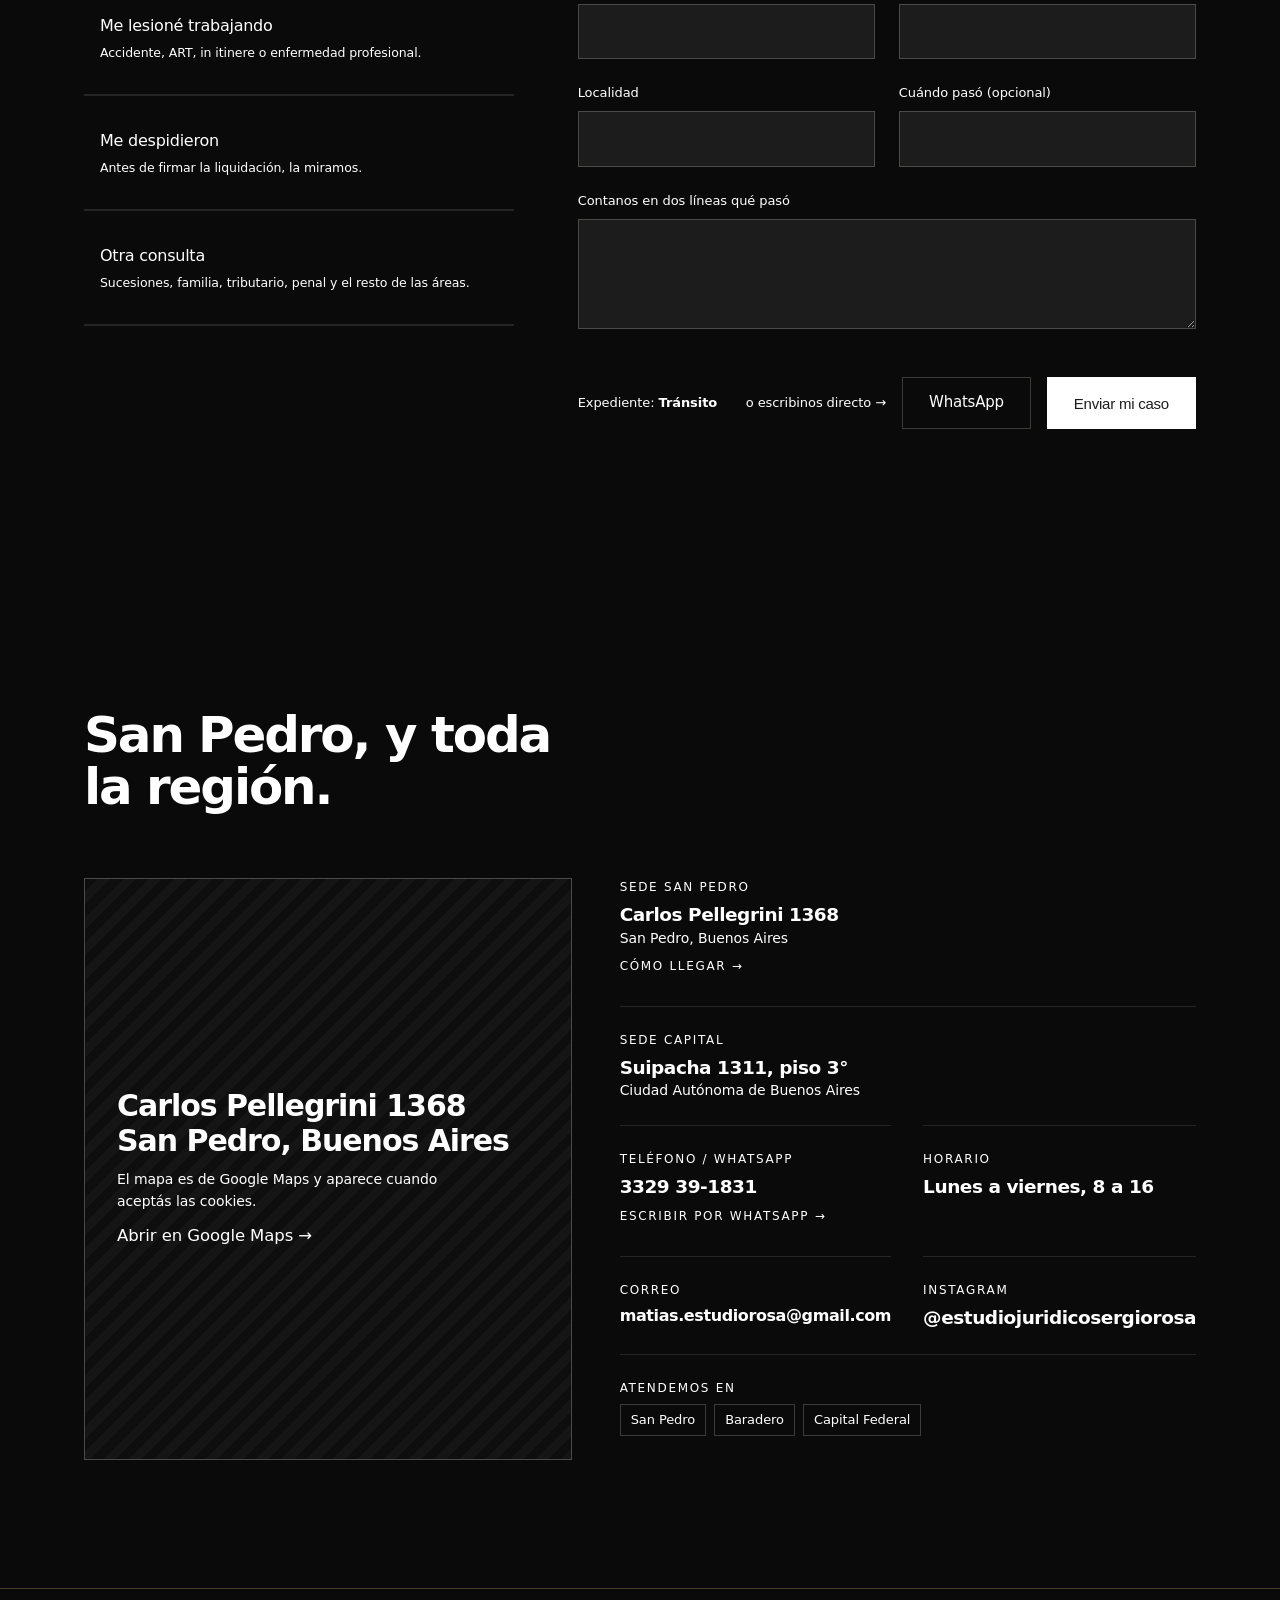
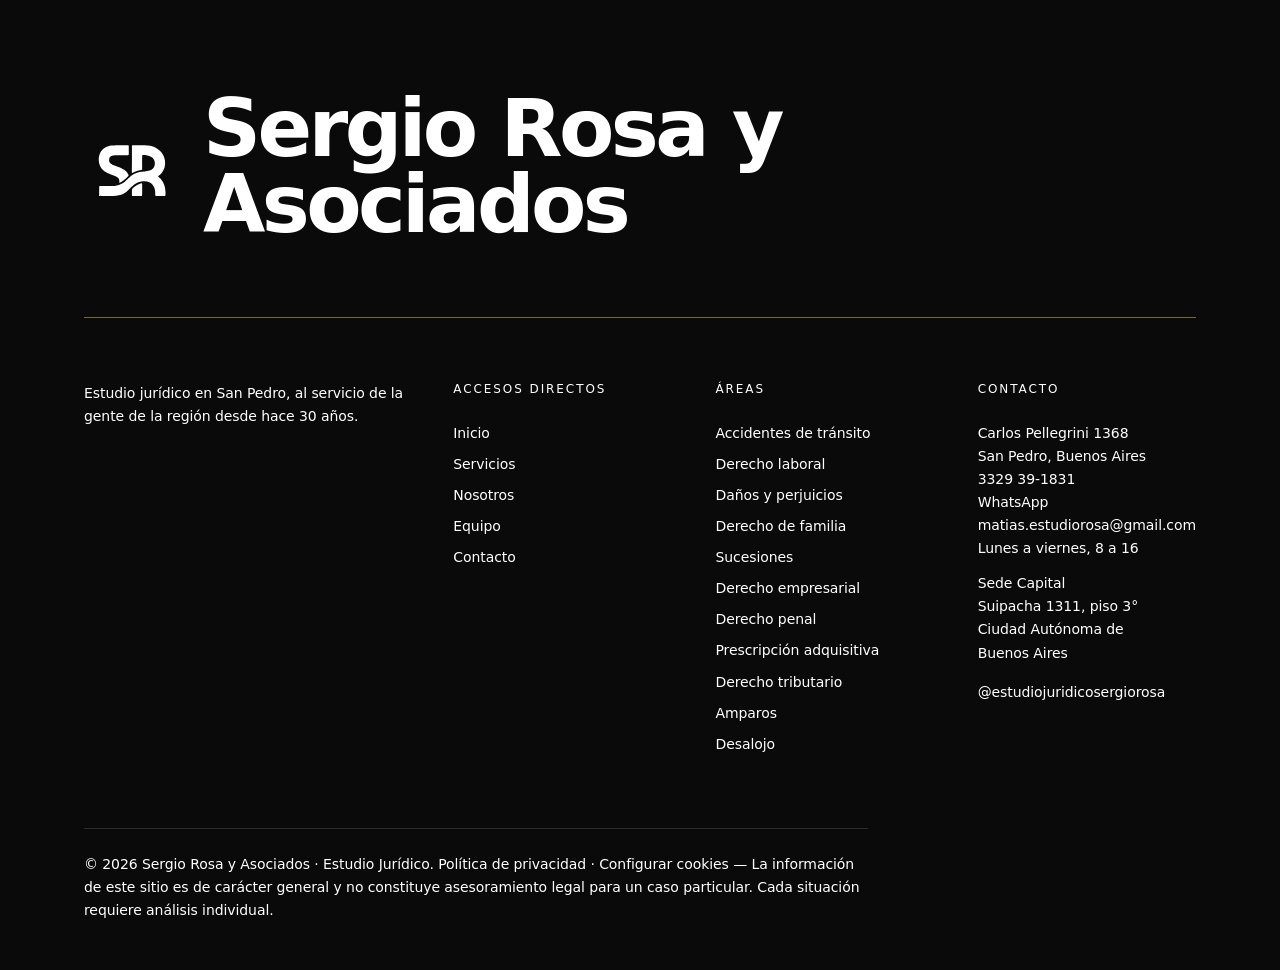
==== commit b277b12d: "Nuevo numero de contacto 3329 39-1831" ====
--- a/accidentes-de-transito/index.html
+++ b/accidentes-de-transito/index.html
@@ -55,7 +55,7 @@
       <a href="#contacto"><span class="barre">Contacto</span></a>
     </nav>
     <button class="head__menu" id="abrir" aria-label="Abrir menú" aria-expanded="false"><b></b><b></b><b></b></button>
-    <a class="btn" href="https://wa.me/5493329632342?text=Hola%20Sergio%2C%20c%C3%B3mo%20est%C3%A1s%3F%20Necesito%20ayuda%20con%20mi%20situaci%C3%B3n%2C%20en%20el%20pr%C3%B3ximo%20mensaje%20te%20cuento%20m%C3%A1s." target="_blank" rel="noopener" aria-label="Escribinos por WhatsApp">
+    <a class="btn" href="https://wa.me/5493329391831?text=Hola%20Sergio%2C%20c%C3%B3mo%20est%C3%A1s%3F%20Necesito%20ayuda%20con%20mi%20situaci%C3%B3n%2C%20en%20el%20pr%C3%B3ximo%20mensaje%20te%20cuento%20m%C3%A1s." target="_blank" rel="noopener" aria-label="Escribinos por WhatsApp">
       <svg class="btn__ic" viewBox="0 0 24 24" aria-hidden="true" focusable="false"><path d="M12 2C6.48 2 2 6.48 2 12c0 1.85.5 3.58 1.36 5.07L2 22l5.05-1.33A9.94 9.94 0 0 0 12 22c5.52 0 10-4.48 10-10S17.52 2 12 2zm0 18.15c-1.6 0-3.1-.44-4.38-1.2l-.31-.19-3.05.8.81-2.97-.2-.31A8.15 8.15 0 1 1 20.15 12 8.16 8.16 0 0 1 12 20.15zm4.52-6.1c-.25-.12-1.47-.72-1.7-.81-.23-.08-.39-.12-.56.12-.17.25-.64.81-.78.97-.14.17-.29.19-.54.06-.25-.12-1.04-.38-1.99-1.22-.74-.65-1.23-1.46-1.38-1.71-.14-.25-.02-.38.11-.51.11-.11.25-.29.37-.43.12-.14.16-.25.25-.41.08-.17.04-.31-.02-.43-.06-.12-.56-1.35-.77-1.85-.2-.48-.41-.42-.56-.43h-.48c-.17 0-.43.06-.66.31-.23.25-.86.84-.86 2.04 0 1.2.88 2.37 1 2.53.12.17 1.73 2.64 4.2 3.7.59.25 1.05.4 1.41.51.59.19 1.13.16 1.56.1.48-.07 1.47-.6 1.68-1.18.21-.58.21-1.08.14-1.18-.06-.11-.23-.17-.48-.29z"/></svg>
       <span class="btn__txt">Escribinos por WhatsApp</span>
     </a>
@@ -98,7 +98,7 @@
       <p class="lead" data-anim>Autos, motos, peatones y bicis. <strong>Antes de aceptar la oferta de la aseguradora, dejanos revisarla.</strong> Atendemos en San Pedro, Baradero y Capital Federal.</p>
 
       <div class="hero__cta" data-anim>
-        <a class="btn" href="https://wa.me/5493329632342?text=Hola%20Sergio%2C%20c%C3%B3mo%20est%C3%A1s%3F%20Necesito%20ayuda%20con%20mi%20situaci%C3%B3n%2C%20en%20el%20pr%C3%B3ximo%20mensaje%20te%20cuento%20m%C3%A1s." target="_blank" rel="noopener">Contanos qué te pasó</a>
+        <a class="btn" href="https://wa.me/5493329391831?text=Hola%20Sergio%2C%20c%C3%B3mo%20est%C3%A1s%3F%20Necesito%20ayuda%20con%20mi%20situaci%C3%B3n%2C%20en%20el%20pr%C3%B3ximo%20mensaje%20te%20cuento%20m%C3%A1s." target="_blank" rel="noopener">Contanos qué te pasó</a>
         <a class="btn btn--gh" href="#situaciones">Ver qué entra en el área</a>
       </div>
 
@@ -408,7 +408,7 @@
             <span class="form__nota" style="margin:0">Expediente: <b class="leg__tag" id="voz-tag">Tránsito</b></span>
             <div class="form__der">
               <span class="form__o">o escribinos directo →</span>
-              <a class="btn btn--gh" href="https://wa.me/5493329632342?text=Hola%20Sergio%2C%20c%C3%B3mo%20est%C3%A1s%3F%20Necesito%20ayuda%20con%20mi%20situaci%C3%B3n%2C%20en%20el%20pr%C3%B3ximo%20mensaje%20te%20cuento%20m%C3%A1s." target="_blank" rel="noopener">WhatsApp</a>
+              <a class="btn btn--gh" href="https://wa.me/5493329391831?text=Hola%20Sergio%2C%20c%C3%B3mo%20est%C3%A1s%3F%20Necesito%20ayuda%20con%20mi%20situaci%C3%B3n%2C%20en%20el%20pr%C3%B3ximo%20mensaje%20te%20cuento%20m%C3%A1s." target="_blank" rel="noopener">WhatsApp</a>
               <button class="btn form__env" type="submit">Enviar mi caso</button>
             </div>
           </div>
@@ -420,12 +420,13 @@
 
       <!-- Reemplaza al formulario en el mismo lugar, sin que la página salte.
            El texto es el decidido en el BRIEF: pregunta que desafía arriba,
-           "Caso aceptado." abajo. -->
+           "Recibimos tu consulta." abajo (antes decía "Caso aceptado.",
+           que contradecía el "si hay caso" de la línea siguiente). -->
       <div class="listo oculto" id="listo" role="status">
         <p class="paso__t" style="margin:0">Confirmación</p>
-        <h3>Caso aceptado.</h3>
+        <h3>Recibimos tu consulta.</h3>
         <p>Te escribimos por WhatsApp para contarte si hay caso. Atendemos de lunes a viernes, de 8 a 16.</p>
-        <p class="hueco__d" style="margin-top:20px">Se abre tu correo con la consulta armada. Si no se abrió, escribinos a <a href="mailto:matias.estudiorosa@gmail.com">matias.estudiorosa@gmail.com</a> o llamá al <a href="tel:+543329632342">3329 63-2342</a>.</p>
+        <p class="hueco__d" style="margin-top:20px">Se abre tu correo con la consulta armada. Si no se abrió, escribinos a <a href="mailto:matias.estudiorosa@gmail.com">matias.estudiorosa@gmail.com</a> o llamá al <a href="tel:+543329391831">3329 39-1831</a>.</p>
       </div>
     </div>
   </section>
@@ -447,8 +448,8 @@
           <div class="f-full"><span>Sede San Pedro</span><h3>Carlos Pellegrini 1368</h3><p>San Pedro, Buenos Aires</p>
             <p style="margin-top:8px"><a href="https://maps.app.goo.gl/MZXgna2a5sL994fv5" target="_blank" rel="noopener"><span class="barre">Cómo llegar →</span></a></p></div>
           <div class="f-full"><span>Sede Capital</span><h3>Suipacha 1311, piso 3°</h3><p>Ciudad Autónoma de Buenos Aires</p></div>
-          <div><span>Teléfono / WhatsApp</span><h3><a href="tel:+543329632342">3329 63-2342</a></h3>
-            <p style="margin-top:8px"><a href="https://wa.me/5493329632342?text=Hola%20Sergio%2C%20c%C3%B3mo%20est%C3%A1s%3F%20Necesito%20ayuda%20con%20mi%20situaci%C3%B3n%2C%20en%20el%20pr%C3%B3ximo%20mensaje%20te%20cuento%20m%C3%A1s." target="_blank" rel="noopener"><span class="barre">Escribir por WhatsApp →</span></a></p></div>
+          <div><span>Teléfono / WhatsApp</span><h3><a href="tel:+543329391831">3329 39-1831</a></h3>
+            <p style="margin-top:8px"><a href="https://wa.me/5493329391831?text=Hola%20Sergio%2C%20c%C3%B3mo%20est%C3%A1s%3F%20Necesito%20ayuda%20con%20mi%20situaci%C3%B3n%2C%20en%20el%20pr%C3%B3ximo%20mensaje%20te%20cuento%20m%C3%A1s." target="_blank" rel="noopener"><span class="barre">Escribir por WhatsApp →</span></a></p></div>
           <div><span>Horario</span><h3>Lunes a viernes, 8 a 16</h3></div>
           <div><span>Correo</span><h3 style="font-size:16px"><a href="mailto:matias.estudiorosa@gmail.com">matias.estudiorosa@gmail.com</a></h3></div>
           <!-- Handle cerrado el 2026-08-07: @estudiojuridicosergiorosa.
@@ -505,7 +506,7 @@
       </div>
       <div data-anim>
         <h3>Contacto</h3>
-        <p>Carlos Pellegrini 1368<br>San Pedro, Buenos Aires<br><a href="tel:+543329632342">3329 63-2342</a><br><a href="https://wa.me/5493329632342?text=Hola%20Sergio%2C%20c%C3%B3mo%20est%C3%A1s%3F%20Necesito%20ayuda%20con%20mi%20situaci%C3%B3n%2C%20en%20el%20pr%C3%B3ximo%20mensaje%20te%20cuento%20m%C3%A1s." target="_blank" rel="noopener">WhatsApp</a><br><a href="mailto:matias.estudiorosa@gmail.com">matias.estudiorosa@gmail.com</a><br>Lunes a viernes, 8 a 16</p>
+        <p>Carlos Pellegrini 1368<br>San Pedro, Buenos Aires<br><a href="tel:+543329391831">3329 39-1831</a><br><a href="https://wa.me/5493329391831?text=Hola%20Sergio%2C%20c%C3%B3mo%20est%C3%A1s%3F%20Necesito%20ayuda%20con%20mi%20situaci%C3%B3n%2C%20en%20el%20pr%C3%B3ximo%20mensaje%20te%20cuento%20m%C3%A1s." target="_blank" rel="noopener">WhatsApp</a><br><a href="mailto:matias.estudiorosa@gmail.com">matias.estudiorosa@gmail.com</a><br>Lunes a viernes, 8 a 16</p>
         <p style="margin-top:12px">Sede Capital<br>Suipacha 1311, piso 3°<br>Ciudad Autónoma de Buenos Aires</p>
         <p style="margin-top:16px"><a href="https://instagram.com/estudiojuridicosergiorosa" target="_blank" rel="noopener">@estudiojuridicosergiorosa</a></p>
       </div>
@@ -519,8 +520,8 @@
      mientras el formulario está en pantalla, para no competir con "Enviar mi caso".
      WhatsApp confirmado el 06-08: es el atajo de quien ya decidió escribir. -->
 <nav class="barra" id="barra" aria-label="Acciones rápidas">
-  <a href="https://wa.me/5493329632342?text=Hola%20Sergio%2C%20c%C3%B3mo%20est%C3%A1s%3F%20Necesito%20ayuda%20con%20mi%20situaci%C3%B3n%2C%20en%20el%20pr%C3%B3ximo%20mensaje%20te%20cuento%20m%C3%A1s." target="_blank" rel="noopener">Escribir por WhatsApp</a>
-  <a href="tel:+543329632342">Llamar</a>
+  <a href="https://wa.me/5493329391831?text=Hola%20Sergio%2C%20c%C3%B3mo%20est%C3%A1s%3F%20Necesito%20ayuda%20con%20mi%20situaci%C3%B3n%2C%20en%20el%20pr%C3%B3ximo%20mensaje%20te%20cuento%20m%C3%A1s." target="_blank" rel="noopener">Escribir por WhatsApp</a>
+  <a href="tel:+543329391831">Llamar</a>
 </nav>
 
 <!-- GSAP 3.13.0 + ScrollTrigger, embebidos (2026-08-18). La regla del BRIEF §A
@@ -553,7 +554,7 @@
         "addressRegion": "Buenos Aires",
         "addressCountry": "AR"
       },
-      "telephone": "+54-3329-63-2342",
+      "telephone": "+54-3329-39-1831",
       "email": "matias.estudiorosa@gmail.com",
       "openingHours": "Mo-Fr 08:00-16:00",
       "knowsAbout": ["Accidentes de tránsito","Derecho laboral","Daños y perjuicios","Derecho de familia","Sucesiones","Derecho empresarial","Derecho penal","Prescripción adquisitiva","Derecho tributario","Amparos","Desalojo"]
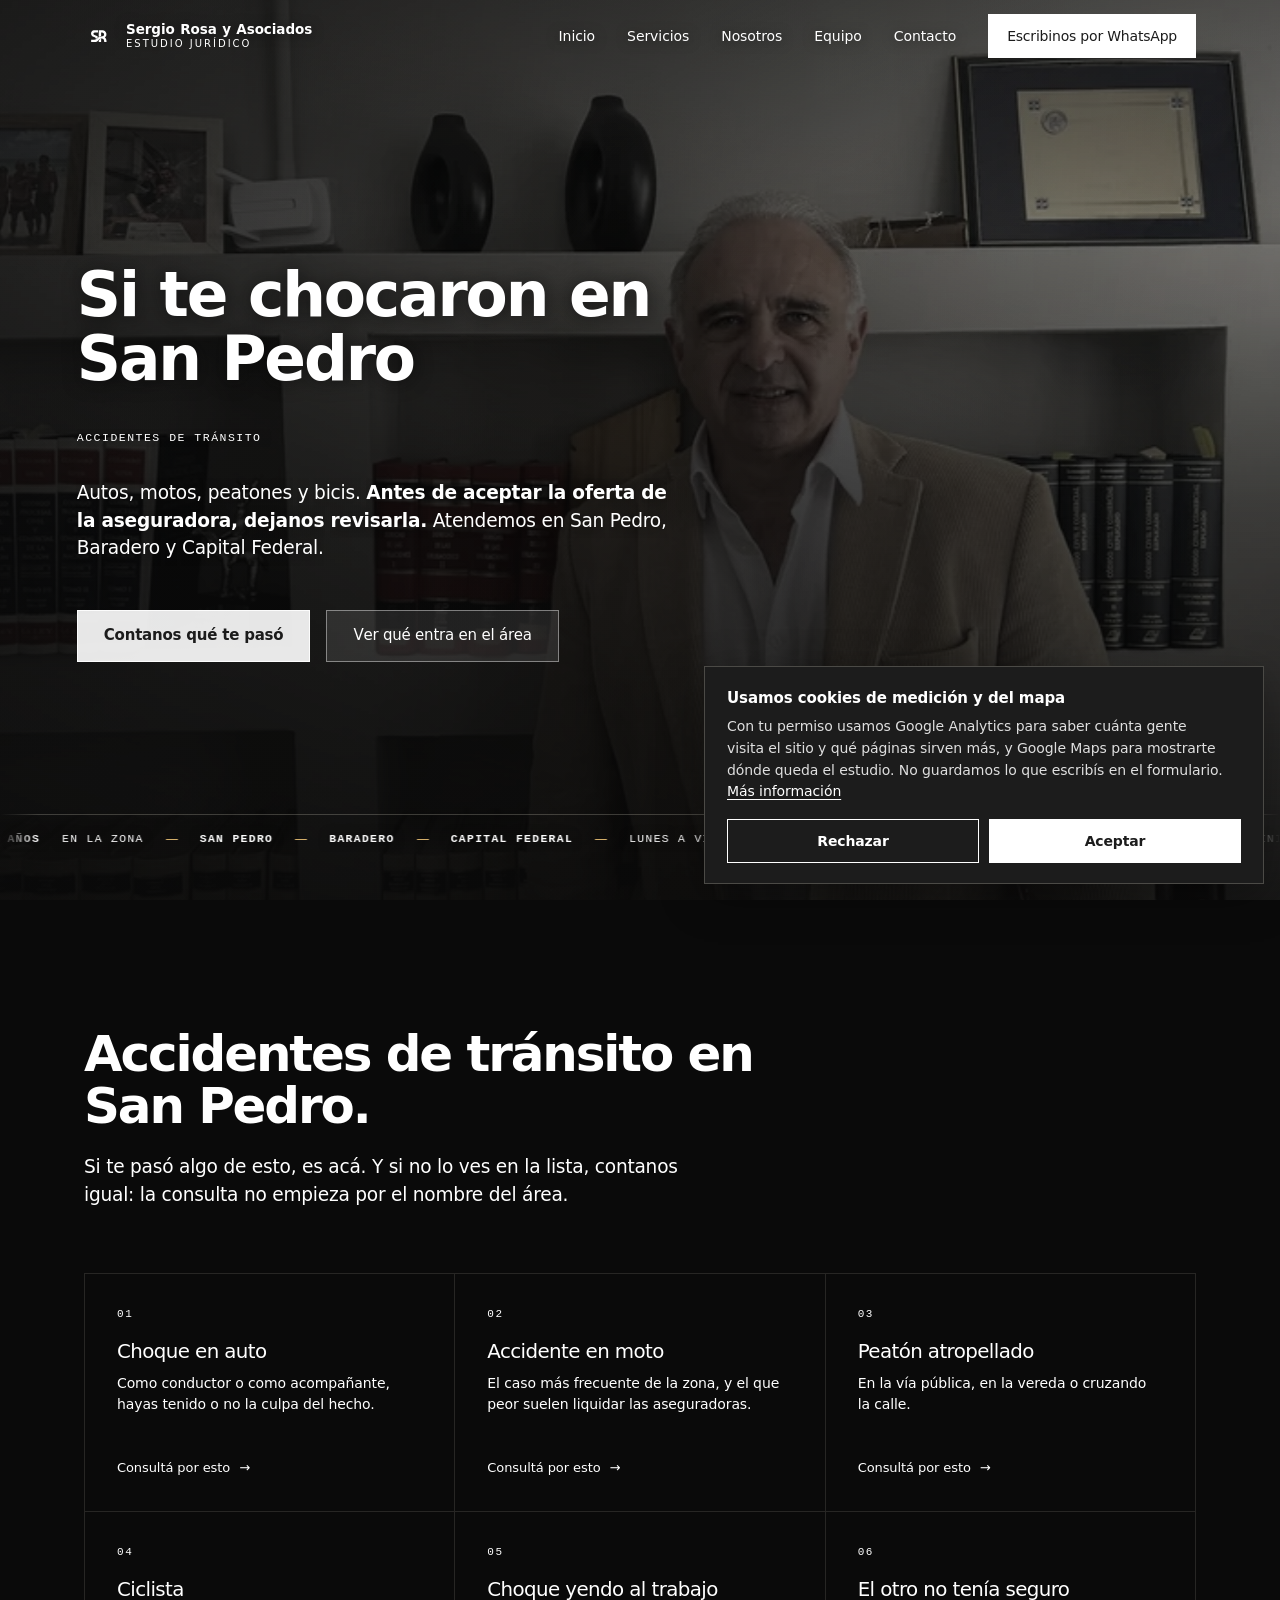
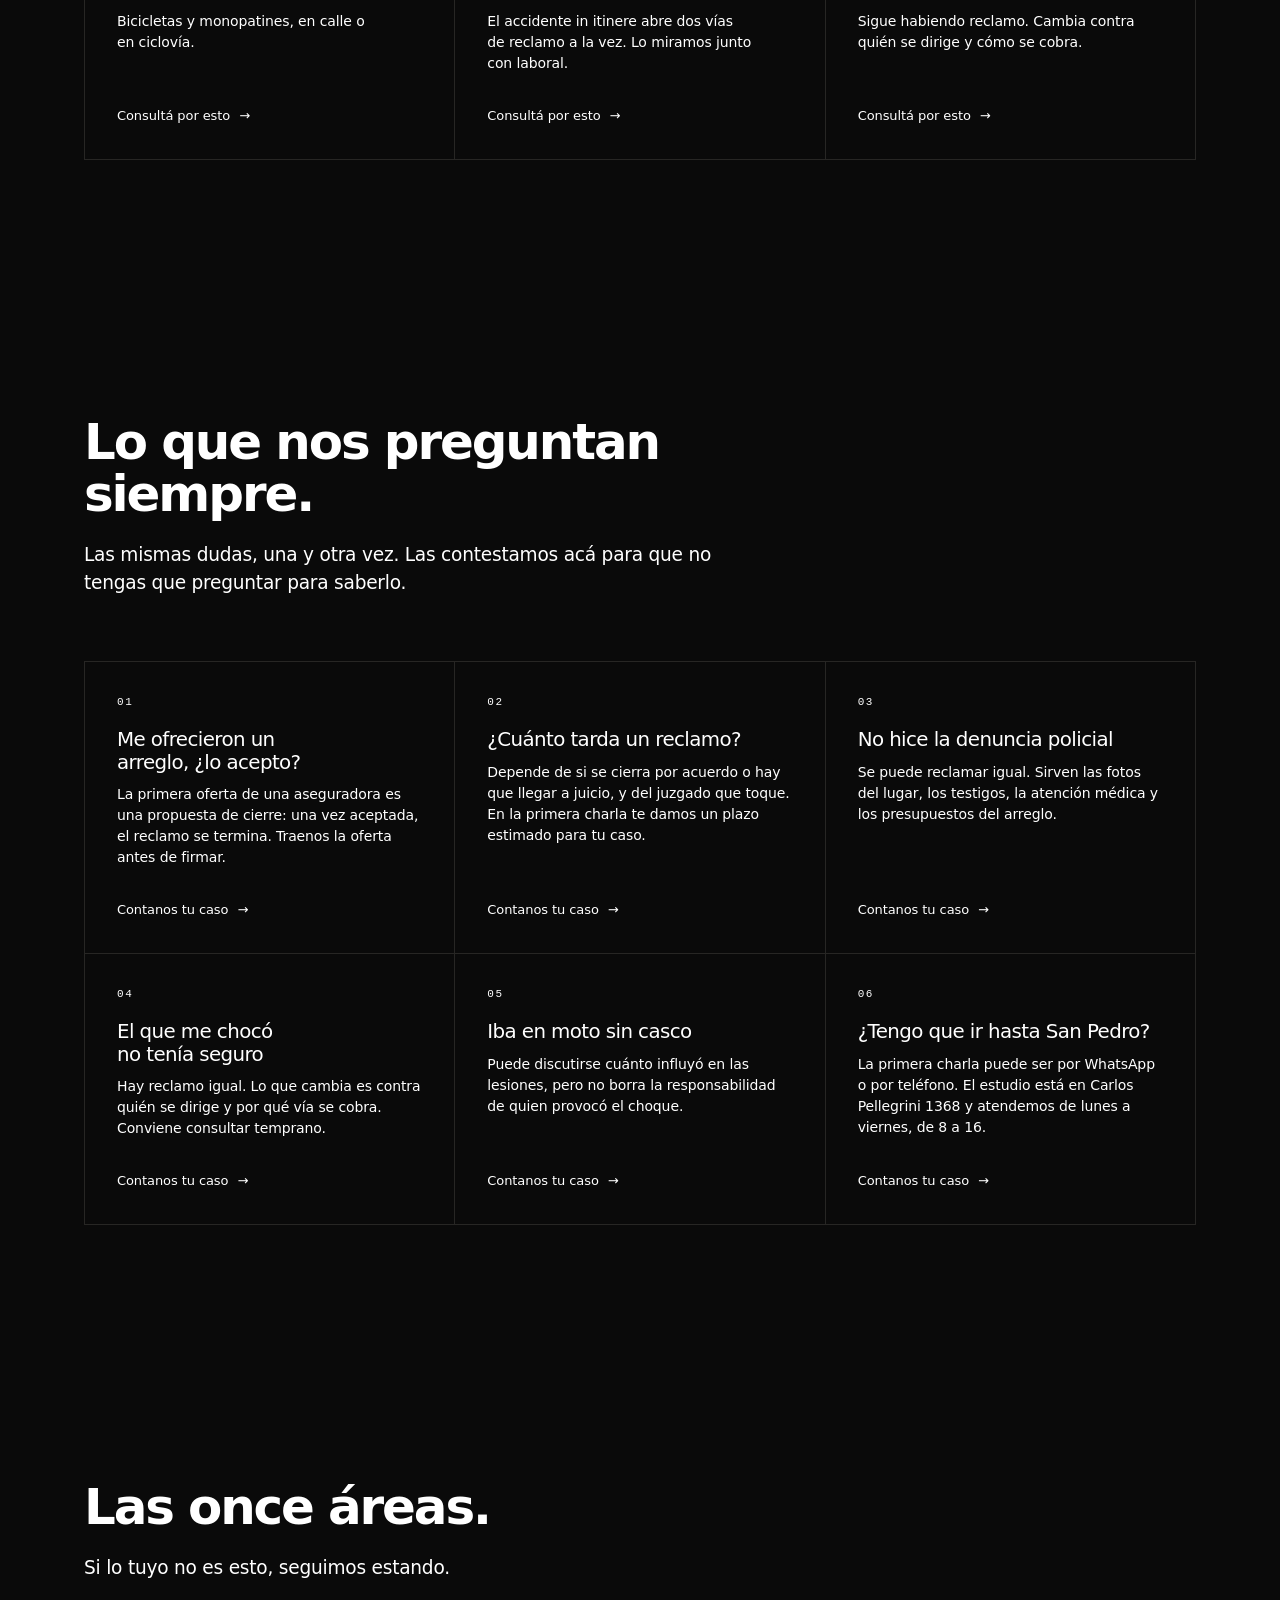
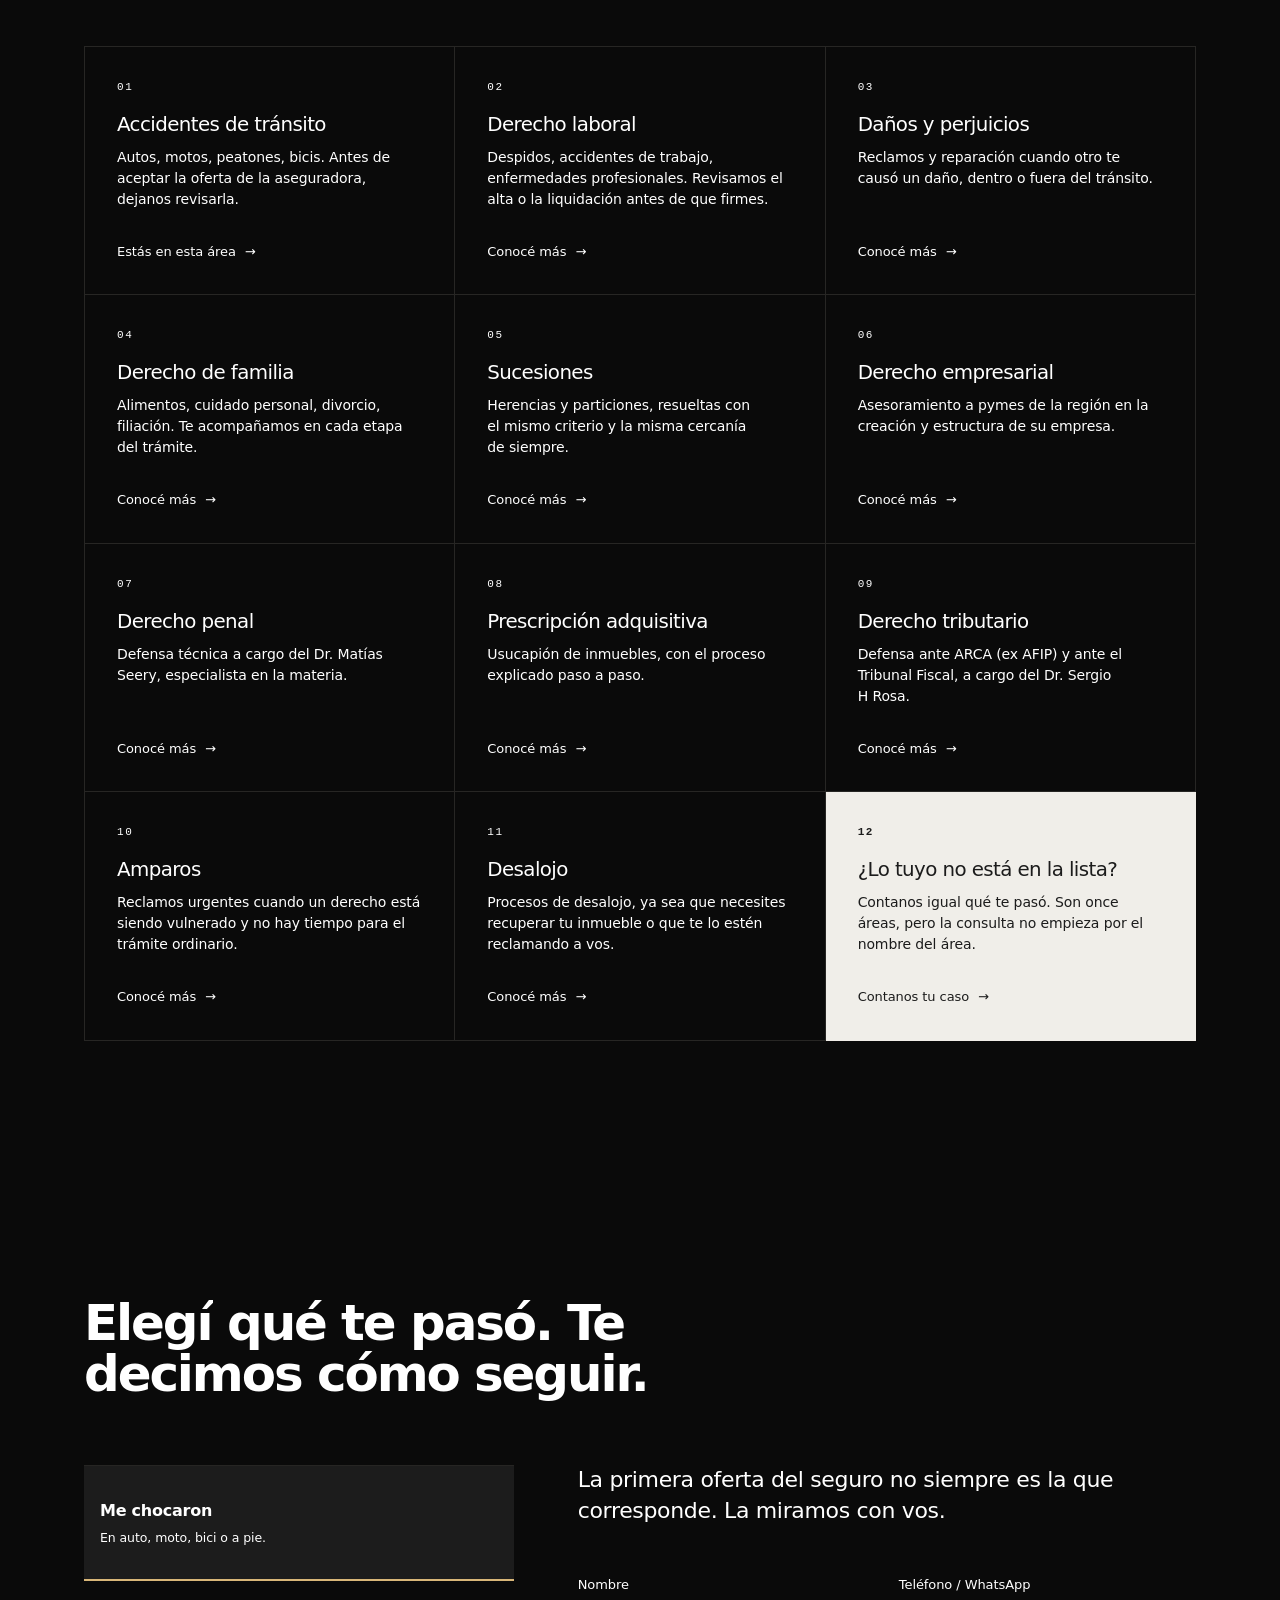
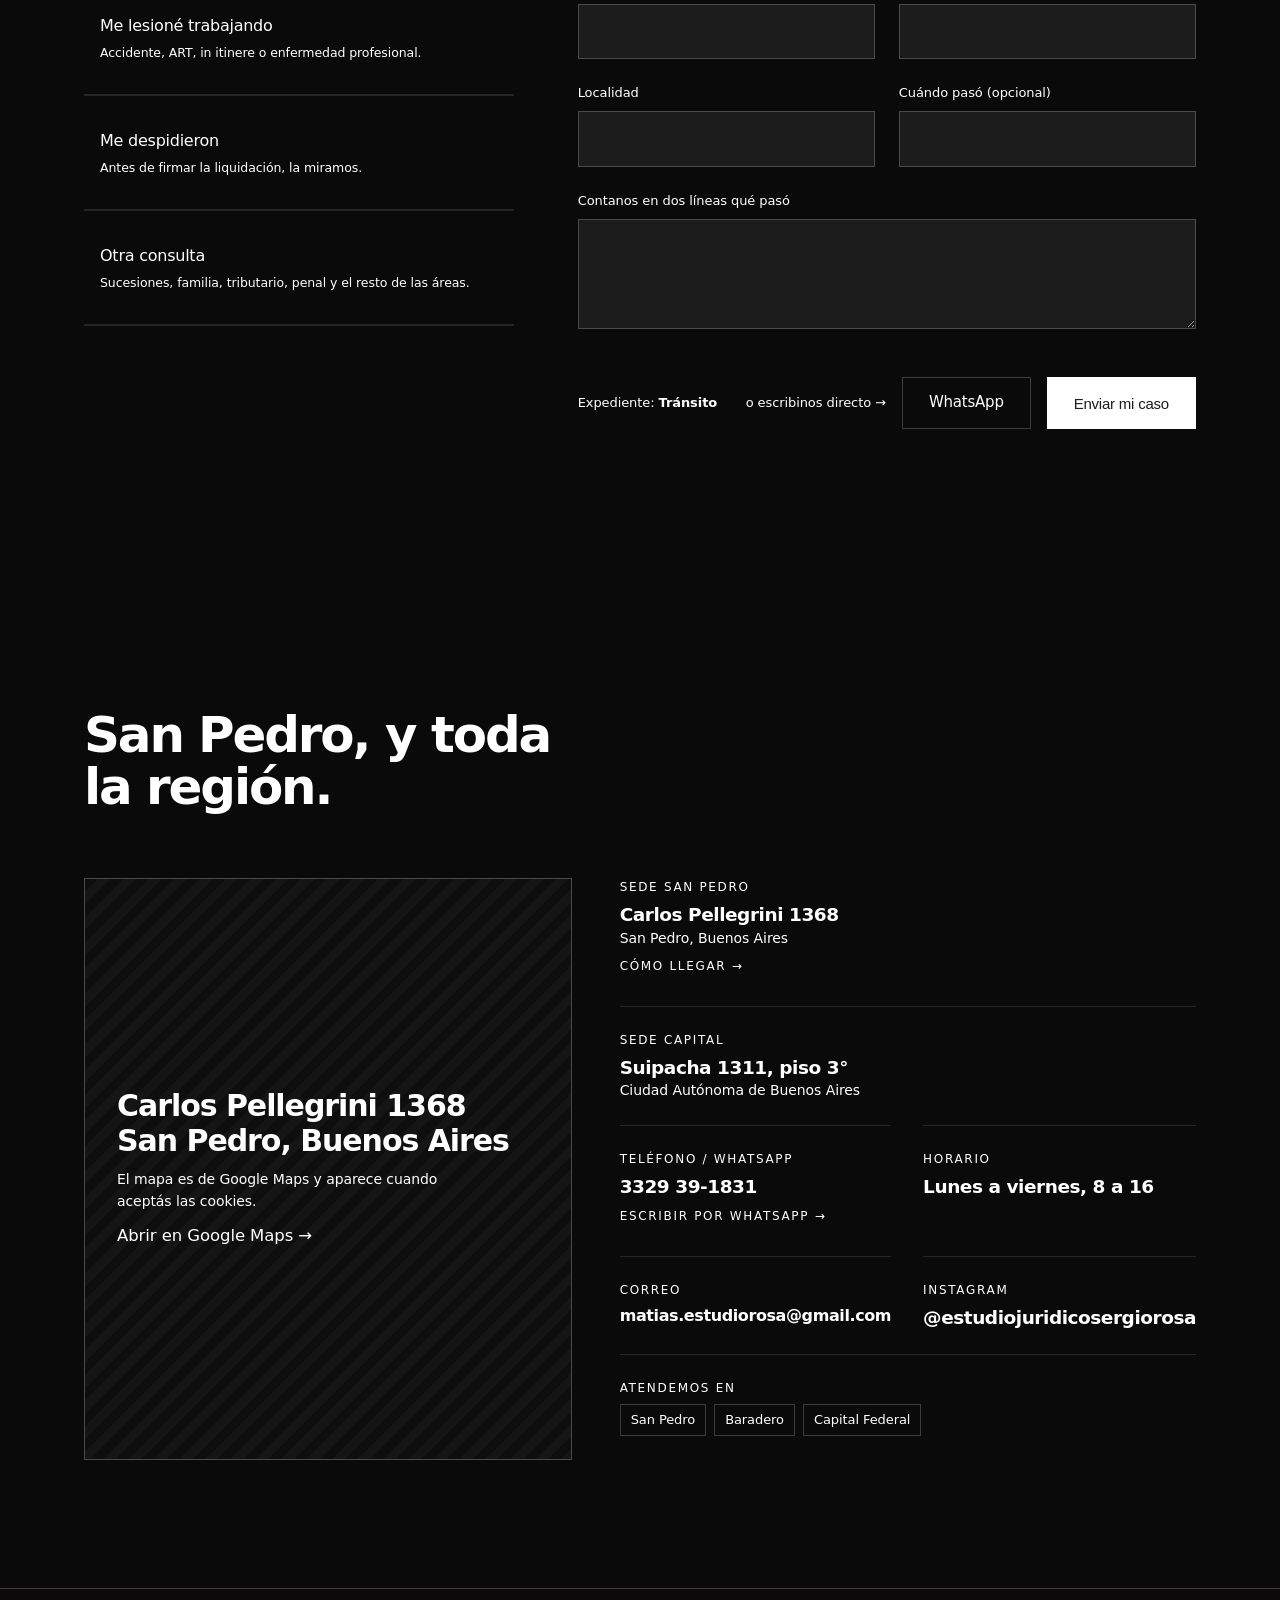
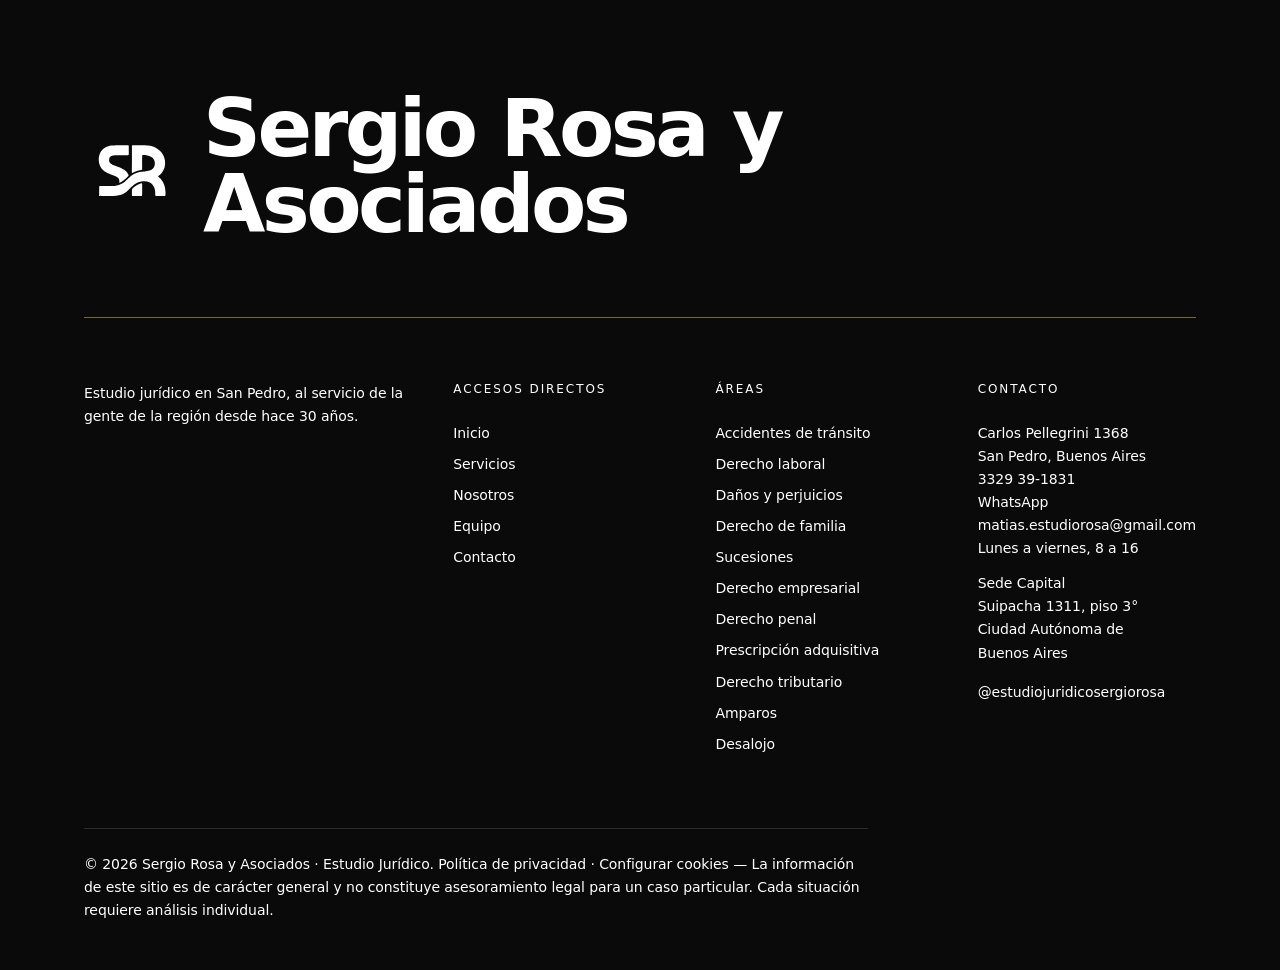
==== commit ad4f4f64: "Movimiento v2, resenas reales y SEO (canonical, Open Graph, favicon, datos estructurados, llms.txt) " ====
--- a/accidentes-de-transito/index.html
+++ b/accidentes-de-transito/index.html
@@ -5,6 +5,26 @@
 <meta name="viewport" content="width=device-width, initial-scale=1">
 <title>Abogados en accidentes de tránsito en San Pedro — Sergio Rosa y Asociados</title>
 <meta name="description" content="Abogados de accidentes de tránsito en San Pedro. Autos, motos, peatones y bicis. Antes de aceptar la oferta de la aseguradora, dejanos revisarla.">
+<!-- SEO v2 (2026-11-19) -->
+<link rel="canonical" href="https://estudiojcosergiorosayasoc.com.ar/accidentes-de-transito/">
+<link rel="icon" href="../favicon.ico" sizes="48x48">
+<link rel="icon" href="../favicon.svg" type="image/svg+xml">
+<link rel="apple-touch-icon" href="../assets/img/apple-touch-icon.png">
+<meta name="theme-color" content="#0A0A0A">
+<meta property="og:type" content="website">
+<meta property="og:locale" content="es_AR">
+<meta property="og:site_name" content="Sergio Rosa y Asociados">
+<meta property="og:title" content="Abogados en accidentes de tránsito en San Pedro — Sergio Rosa y Asociados">
+<meta property="og:description" content="Abogados de accidentes de tránsito en San Pedro. Autos, motos, peatones y bicis. Antes de aceptar la oferta de la aseguradora, dejanos revisarla.">
+<meta property="og:url" content="https://estudiojcosergiorosayasoc.com.ar/accidentes-de-transito/">
+<meta property="og:image" content="https://estudiojcosergiorosayasoc.com.ar/assets/img/compartir-sergio-rosa-y-asociados.jpg">
+<meta property="og:image:width" content="1200">
+<meta property="og:image:height" content="630">
+<meta property="og:image:alt" content="Sergio Rosa y Asociados, estudio jurídico en San Pedro">
+<meta name="twitter:card" content="summary_large_image">
+<meta name="twitter:title" content="Abogados en accidentes de tránsito en San Pedro — Sergio Rosa y Asociados">
+<meta name="twitter:description" content="Abogados de accidentes de tránsito en San Pedro. Autos, motos, peatones y bicis. Antes de aceptar la oferta de la aseguradora, dejanos revisarla.">
+<meta name="twitter:image" content="https://estudiojcosergiorosayasoc.com.ar/assets/img/compartir-sergio-rosa-y-asociados.jpg">
 
 <!-- Inter e Inter Tight embebidas en base64 desde clientes/sergio-rosa/entregables/
      inter.b64 e intertight.b64 (06-08 y 09-08). Cero CDN, igual que carrusel-base.html
@@ -13,6 +33,7 @@
 
 
 <link rel="stylesheet" href="../assets/estilos.css">
+<link rel="stylesheet" href="../assets/movimiento.css">
 <style>
 .pag-area .hero h1{font-size:clamp(34px,4.8vw,64px);line-height:1.05;max-width:18ch}
 .pag-area .hero .lead{margin-top:var(--s4)}
@@ -533,6 +554,7 @@
 <script src="../assets/sitio.js"></script>
 
 <script src="../assets/sitio-2.js"></script>
+<script src="../assets/movimiento.js"></script>
 
 <script type="application/ld+json">
 {
@@ -543,9 +565,18 @@
       "name": "Sergio Rosa y Asociados",
       "description": "Estudio jurídico en San Pedro, Buenos Aires. Once áreas de práctica.",
       "areaServed": [
-        {"@type": "City", "name": "San Pedro"},
-        {"@type": "City", "name": "Baradero"},
-        {"@type": "City", "name": "Ciudad Autónoma de Buenos Aires"}
+        {
+          "@type": "City",
+          "name": "San Pedro"
+        },
+        {
+          "@type": "City",
+          "name": "Baradero"
+        },
+        {
+          "@type": "City",
+          "name": "Ciudad Autónoma de Buenos Aires"
+        }
       ],
       "address": {
         "@type": "PostalAddress",
@@ -554,35 +585,120 @@
         "addressRegion": "Buenos Aires",
         "addressCountry": "AR"
       },
-      "telephone": "+54-3329-39-1831",
+      "telephone": "+54 3329 39-1831",
       "email": "matias.estudiorosa@gmail.com",
       "openingHours": "Mo-Fr 08:00-16:00",
-      "knowsAbout": ["Accidentes de tránsito","Derecho laboral","Daños y perjuicios","Derecho de familia","Sucesiones","Derecho empresarial","Derecho penal","Prescripción adquisitiva","Derecho tributario","Amparos","Desalojo"]
+      "knowsAbout": [
+        "Accidentes de tránsito",
+        "Derecho laboral",
+        "Daños y perjuicios",
+        "Derecho de familia",
+        "Sucesiones",
+        "Derecho empresarial",
+        "Derecho penal",
+        "Prescripción adquisitiva",
+        "Derecho tributario",
+        "Amparos",
+        "Desalojo"
+      ],
+      "@id": "https://estudiojcosergiorosayasoc.com.ar/#estudio",
+      "url": "https://estudiojcosergiorosayasoc.com.ar/",
+      "logo": "https://estudiojcosergiorosayasoc.com.ar/assets/img/icono-512.png",
+      "image": "https://estudiojcosergiorosayasoc.com.ar/assets/img/compartir-sergio-rosa-y-asociados.jpg",
+      "sameAs": [
+        "https://instagram.com/estudiojuridicosergiorosa"
+      ]
     },
     {
       "@type": "BreadcrumbList",
       "itemListElement": [
-        {"@type": "ListItem", "position": 1, "name": "Inicio"},
-        {"@type": "ListItem", "position": 2, "name": "Áreas de práctica"},
-        {"@type": "ListItem", "position": 3, "name": "Accidentes de tránsito"}
+        {
+          "@type": "ListItem",
+          "position": 1,
+          "name": "Inicio",
+          "item": "https://estudiojcosergiorosayasoc.com.ar/"
+        },
+        {
+          "@type": "ListItem",
+          "position": 2,
+          "name": "Áreas de práctica",
+          "item": "https://estudiojcosergiorosayasoc.com.ar/#servicios"
+        },
+        {
+          "@type": "ListItem",
+          "position": 3,
+          "name": "Accidentes de tránsito",
+          "item": "https://estudiojcosergiorosayasoc.com.ar/accidentes-de-transito/"
+        }
       ]
     },
     {
       "@type": "FAQPage",
       "mainEntity": [
-        {"@type": "Question", "name": "Me ofrecieron un arreglo, ¿lo acepto?",
-         "acceptedAnswer": {"@type": "Answer", "text": "La primera oferta de una aseguradora es una propuesta de cierre: una vez aceptada, el reclamo se termina. Traenos la oferta antes de firmar."}},
-        {"@type": "Question", "name": "¿Cuánto tarda un reclamo?",
-         "acceptedAnswer": {"@type": "Answer", "text": "Depende de si se cierra por acuerdo o hay que llegar a juicio, y del juzgado que toque. En la primera charla te damos un plazo estimado para tu caso."}},
-        {"@type": "Question", "name": "No hice la denuncia policial",
-         "acceptedAnswer": {"@type": "Answer", "text": "Se puede reclamar igual. Sirven las fotos del lugar, los testigos, la atención médica y los presupuestos del arreglo."}},
-        {"@type": "Question", "name": "El que me chocó no tenía seguro",
-         "acceptedAnswer": {"@type": "Answer", "text": "Hay reclamo igual. Lo que cambia es contra quién se dirige y por qué vía se cobra. Conviene consultar temprano."}},
-        {"@type": "Question", "name": "Iba en moto sin casco",
-         "acceptedAnswer": {"@type": "Answer", "text": "Puede discutirse cuánto influyó en las lesiones, pero no borra la responsabilidad de quien provocó el choque."}},
-        {"@type": "Question", "name": "¿Tengo que ir hasta San Pedro?",
-         "acceptedAnswer": {"@type": "Answer", "text": "La primera charla puede ser por WhatsApp o por teléfono. El estudio está en Carlos Pellegrini 1368 y atendemos de lunes a viernes, de 8 a 16."}}
+        {
+          "@type": "Question",
+          "name": "Me ofrecieron un arreglo, ¿lo acepto?",
+          "acceptedAnswer": {
+            "@type": "Answer",
+            "text": "La primera oferta de una aseguradora es una propuesta de cierre: una vez aceptada, el reclamo se termina. Traenos la oferta antes de firmar."
+          }
+        },
+        {
+          "@type": "Question",
+          "name": "¿Cuánto tarda un reclamo?",
+          "acceptedAnswer": {
+            "@type": "Answer",
+            "text": "Depende de si se cierra por acuerdo o hay que llegar a juicio, y del juzgado que toque. En la primera charla te damos un plazo estimado para tu caso."
+          }
+        },
+        {
+          "@type": "Question",
+          "name": "No hice la denuncia policial",
+          "acceptedAnswer": {
+            "@type": "Answer",
+            "text": "Se puede reclamar igual. Sirven las fotos del lugar, los testigos, la atención médica y los presupuestos del arreglo."
+          }
+        },
+        {
+          "@type": "Question",
+          "name": "El que me chocó no tenía seguro",
+          "acceptedAnswer": {
+            "@type": "Answer",
+            "text": "Hay reclamo igual. Lo que cambia es contra quién se dirige y por qué vía se cobra. Conviene consultar temprano."
+          }
+        },
+        {
+          "@type": "Question",
+          "name": "Iba en moto sin casco",
+          "acceptedAnswer": {
+            "@type": "Answer",
+            "text": "Puede discutirse cuánto influyó en las lesiones, pero no borra la responsabilidad de quien provocó el choque."
+          }
+        },
+        {
+          "@type": "Question",
+          "name": "¿Tengo que ir hasta San Pedro?",
+          "acceptedAnswer": {
+            "@type": "Answer",
+            "text": "La primera charla puede ser por WhatsApp o por teléfono. El estudio está en Carlos Pellegrini 1368 y atendemos de lunes a viernes, de 8 a 16."
+          }
+        }
       ]
+    },
+    {
+      "@type": "WebPage",
+      "@id": "https://estudiojcosergiorosayasoc.com.ar/accidentes-de-transito/#pagina",
+      "url": "https://estudiojcosergiorosayasoc.com.ar/accidentes-de-transito/",
+      "name": "Abogados en accidentes de tránsito en San Pedro — Sergio Rosa y Asociados",
+      "description": "Abogados de accidentes de tránsito en San Pedro. Autos, motos, peatones y bicis. Antes de aceptar la oferta de la aseguradora, dejanos revisarla.",
+      "inLanguage": "es-AR",
+      "isPartOf": {
+        "@id": "https://estudiojcosergiorosayasoc.com.ar/#sitio"
+      },
+      "about": {
+        "@id": "https://estudiojcosergiorosayasoc.com.ar/#estudio"
+      },
+      "primaryImageOfPage": "https://estudiojcosergiorosayasoc.com.ar/assets/img/compartir-sergio-rosa-y-asociados.jpg"
     }
   ]
 }
--- a/assets/movimiento.css
+++ b/assets/movimiento.css
@@ -0,0 +1,145 @@
+/* =====================================================================
+   MOVIMIENTO v2 (2026-11-19)
+   Capa que va ENCIMA de estilos.css: no cambia la estructura, los textos ni
+   el sistema de revelado de siempre. Suma cinco cosas, todas con la misma
+   curva de llegada (--salida, expo-out) que ya usa el sitio:
+
+     1. scroll con peso (sólo compu con mouse; en el celular queda el nativo)
+     2. cinta del hero que responde a la velocidad y al sentido del scroll
+     3. la bajada de Nosotros que se enfoca palabra por palabra
+     4. botones: el texto sube y entra una copia desde abajo, letra a letra
+     5. contacto: la marca de la pestaña elegida viaja de una a otra, y las
+        hairlines de «Dónde» se trazan en dorado y se apagan
+
+   Referencias: extrafazant.nl y moisez.com (Awwwards, scroll con Lenis y
+   líneas que se trazan), great-ui Word Focus Scroll y Animated Link
+   (TextRise), reactbits Scroll Velocity. Todo hecho a mano: cero CDN.
+   ===================================================================== */
+
+/* --- 1 · scroll con peso ---
+   Con el scroll suave propio el navegador no tiene que animar nada: el
+   scroll-behavior:smooth del <html> se apaga para que no pelee con el motor.
+   Las anclas las anima movimiento.js con la misma curva. */
+/* !important porque ScrollTrigger, después de cada refresh, deja escrito en
+   línea el scroll-behavior que encontró (smooth): sin esto, cada scrollTo
+   del motor arrancaría una animación nativa encima de la nuestra. */
+html.mv-suave{scroll-behavior:auto!important}
+
+/* --- 2 · cinta del hero ---
+   La animación CSS de 38 s se reemplaza por una posición que escribe el
+   script en cada cuadro. Sin JS (o con motion reducido) sigue la de siempre. */
+.hero__cinta.mv-cinta .hero__pista{animation:none;will-change:transform}
+
+/* --- 3 · bajada de Nosotros ---
+   El párrafo deja el revelado general (subir y desenfocar todo junto) y lo
+   reemplaza por el foco palabra por palabra atado al scroll. */
+.lead.mv-foco[data-anim]{opacity:1;transform:none;filter:none;transition:none}
+.mv-foco .mv-p{transition:opacity .25s linear,filter .25s linear}
+
+/* --- 4 · botones: TextRise ---
+   El texto real queda en un .sr para lectores de pantalla; lo visible son
+   dos copias letra a letra, una arriba de la otra. Al pasar el mouse la de
+   adelante sube y la de atrás entra desde abajo, con 12 ms entre letras. */
+.mv-tr{position:relative;z-index:1;display:inline-flex;overflow:hidden;
+  padding:.14em 0;margin:-.14em 0;vertical-align:top;white-space:pre}
+.mv-tr__a,.mv-tr__b{display:inline-flex}
+.mv-tr__b{position:absolute;left:0;top:.14em}
+.mv-tr i{font-style:normal;display:inline-block;
+  transition:transform .52s var(--salida) calc(var(--i) * 12ms)}
+.mv-tr__b i{transform:translate3d(0,115%,0)}
+@media (hover:hover) and (pointer:fine){
+  .btn:hover .mv-tr__a i,.btn:focus-visible .mv-tr__a i{transform:translate3d(0,-115%,0)}
+  .btn:hover .mv-tr__b i,.btn:focus-visible .mv-tr__b i{transform:translate3d(0,0,0)}
+}
+
+/* --- 5a · contacto: la marca que viaja ---
+   Antes el relleno y la raya dorada aparecían y desaparecían en la pestaña
+   elegida. Ahora son UNA pieza que se desliza de la anterior a la nueva:
+   se entiende de dónde a dónde cambió el expediente. */
+.leg__rail.mv-marca{position:relative}
+.mv-marca .leg__tab{position:relative;z-index:1}
+.mv-marca .leg__tab[aria-selected="true"]{background:transparent;border-bottom-color:var(--linea-suave)}
+.leg__marca{
+  position:absolute;left:0;top:0;z-index:0;pointer-events:none;
+  background:var(--superficie);box-shadow:inset 0 -2px 0 var(--dorado);
+}
+/* sólo viaja el transform: ancho y alto se ajustan al instante (las
+   pestañas miden casi lo mismo, la diferencia no se ve y no fuerza layout) */
+.leg__marca.mv-va{transition:transform .5s var(--salida)}
+.mv-marca .leg__tab:active{transform:scale(.985);transition:transform .12s var(--ease)}
+
+/* la frase del expediente cambia con un fundido que desenfoca: sin blur se
+   ven dos frases encimadas durante el cambio; con blur se lee como una sola
+   que se transforma. Engancha del opacity:0 que ya escribe sitio-2.js. */
+.leg__voz{transition:opacity .28s var(--ease),filter .28s var(--ease),transform .28s var(--salida)}
+.leg__voz[style*="opacity: 0"]{filter:blur(5px);transform:translate3d(0,6px,0)}
+
+/* --- 5b · «Dónde»: hairlines que se trazan ---
+   Cada línea de la ficha se dibuja de izquierda a derecha en dorado cuando
+   la ficha entra, y después se apaga al gris de siempre. */
+.ficha>*{position:relative}
+.ficha>*:not(:first-child){border-top-color:transparent}
+.ficha>*:not(:first-child)::before{
+  content:"";position:absolute;left:0;right:0;top:-1px;height:1px;
+  background:var(--linea-suave);transform:scaleX(1);transform-origin:left center;
+}
+.ficha[data-anim]:not(.vista)>*:not(:first-child)::before{transform:scaleX(0);background:var(--dorado)}
+.ficha.vista>*:not(:first-child)::before{
+  transition:transform 1s var(--salida) calc(var(--n,0) * 90ms + 200ms),
+             background-color 1.2s var(--ease) calc(var(--n,0) * 90ms + 900ms);
+}
+.ficha>*:nth-child(2){--n:1}.ficha>*:nth-child(3){--n:2}.ficha>*:nth-child(4){--n:3}
+.ficha>*:nth-child(5){--n:4}.ficha>*:nth-child(6){--n:5}.ficha>*:nth-child(7){--n:6}
+
+.sin-js .ficha>*:not(:first-child)::before{transform:none;background:var(--linea-suave)}
+
+@media (prefers-reduced-motion:reduce){
+  .mv-tr__b{display:none}
+  .ficha>*:not(:first-child)::before{transform:none!important;background:var(--linea-suave)!important}
+  .leg__voz[style*="opacity: 0"]{filter:none;transform:none}
+}
+
+/* --- 6 · RESEÑAS (2026-11-19) ---
+   Cinco reseñas reales no llenan una marquesina de tres columnas: se repetían.
+   Ahora son una mesa: título y botón a la izquierda, las tarjetas a la derecha
+   en una grilla de dos, la más larga ocupando dos filas. Sin JS quedan quietas
+   y completas; con JS (clase .op--js en la mesa) se reparten como un mazo. */
+.op__env{display:grid;grid-template-columns:minmax(0,.8fr) minmax(0,1.6fr);gap:var(--s6);align-items:start}
+.op__cab{position:sticky;top:120px}
+.op__mesa{display:grid;grid-template-columns:1fr 1fr;gap:var(--s3);grid-auto-flow:dense}
+.op{
+  margin:0;display:flex;flex-direction:column;gap:var(--s3);
+  padding:var(--s4);background:var(--superficie);border:1px solid var(--linea-suave);
+  transform-origin:50% 60%;
+}
+.op--larga{grid-row:span 2;justify-content:space-between}
+.op__est{margin:0;color:var(--dorado);font-size:13px;letter-spacing:.32em;line-height:1}
+.op__est span{display:inline-block}
+.op__txt{margin:0;flex:1}
+.op__txt p{margin:0;font-size:clamp(17px,1.5vw,19px);line-height:1.45;font-weight:200;letter-spacing:-.012em;color:var(--texto)}
+.op--larga .op__txt p{font-size:clamp(20px,2vw,25px);line-height:1.36}
+.op__nom{font-size:14px;font-weight:600;letter-spacing:-.005em;color:var(--texto)}
+.op__nom span{font-weight:200}
+
+/* con JS: las estrellas se llenan cuando la tarjeta cae en su lugar */
+.op--js .op__est span{clip-path:inset(0 100% 0 0);transition:clip-path .7s var(--salida) .1s}
+.op--js .op.op--llega .op__est span{clip-path:inset(0 0 0 0)}
+/* celular: entran de a una desde abajo */
+.op--js.op--simple .op{opacity:0;transform:translate3d(0,26px,0);
+  transition:opacity .55s var(--salida),transform .8s var(--salida)}
+.op--js.op--simple .op.op--llega{opacity:1;transform:none}
+/* compu: el contenido aparece recién al apoyar el papel en la mesa */
+.op--js.op--mazo .op>*{opacity:var(--cara,1)}
+
+@media (max-width:900px){
+  .op__env{grid-template-columns:1fr;gap:var(--s5)}
+  .op__cab{position:static}
+}
+@media (max-width:620px){
+  .op__mesa{grid-template-columns:1fr}
+  .op--larga{grid-row:auto}
+}
+@media (prefers-reduced-motion:reduce){
+  .op--js .op__est span{clip-path:none}
+  .op--js.op--simple .op{opacity:1;transform:none}
+}
